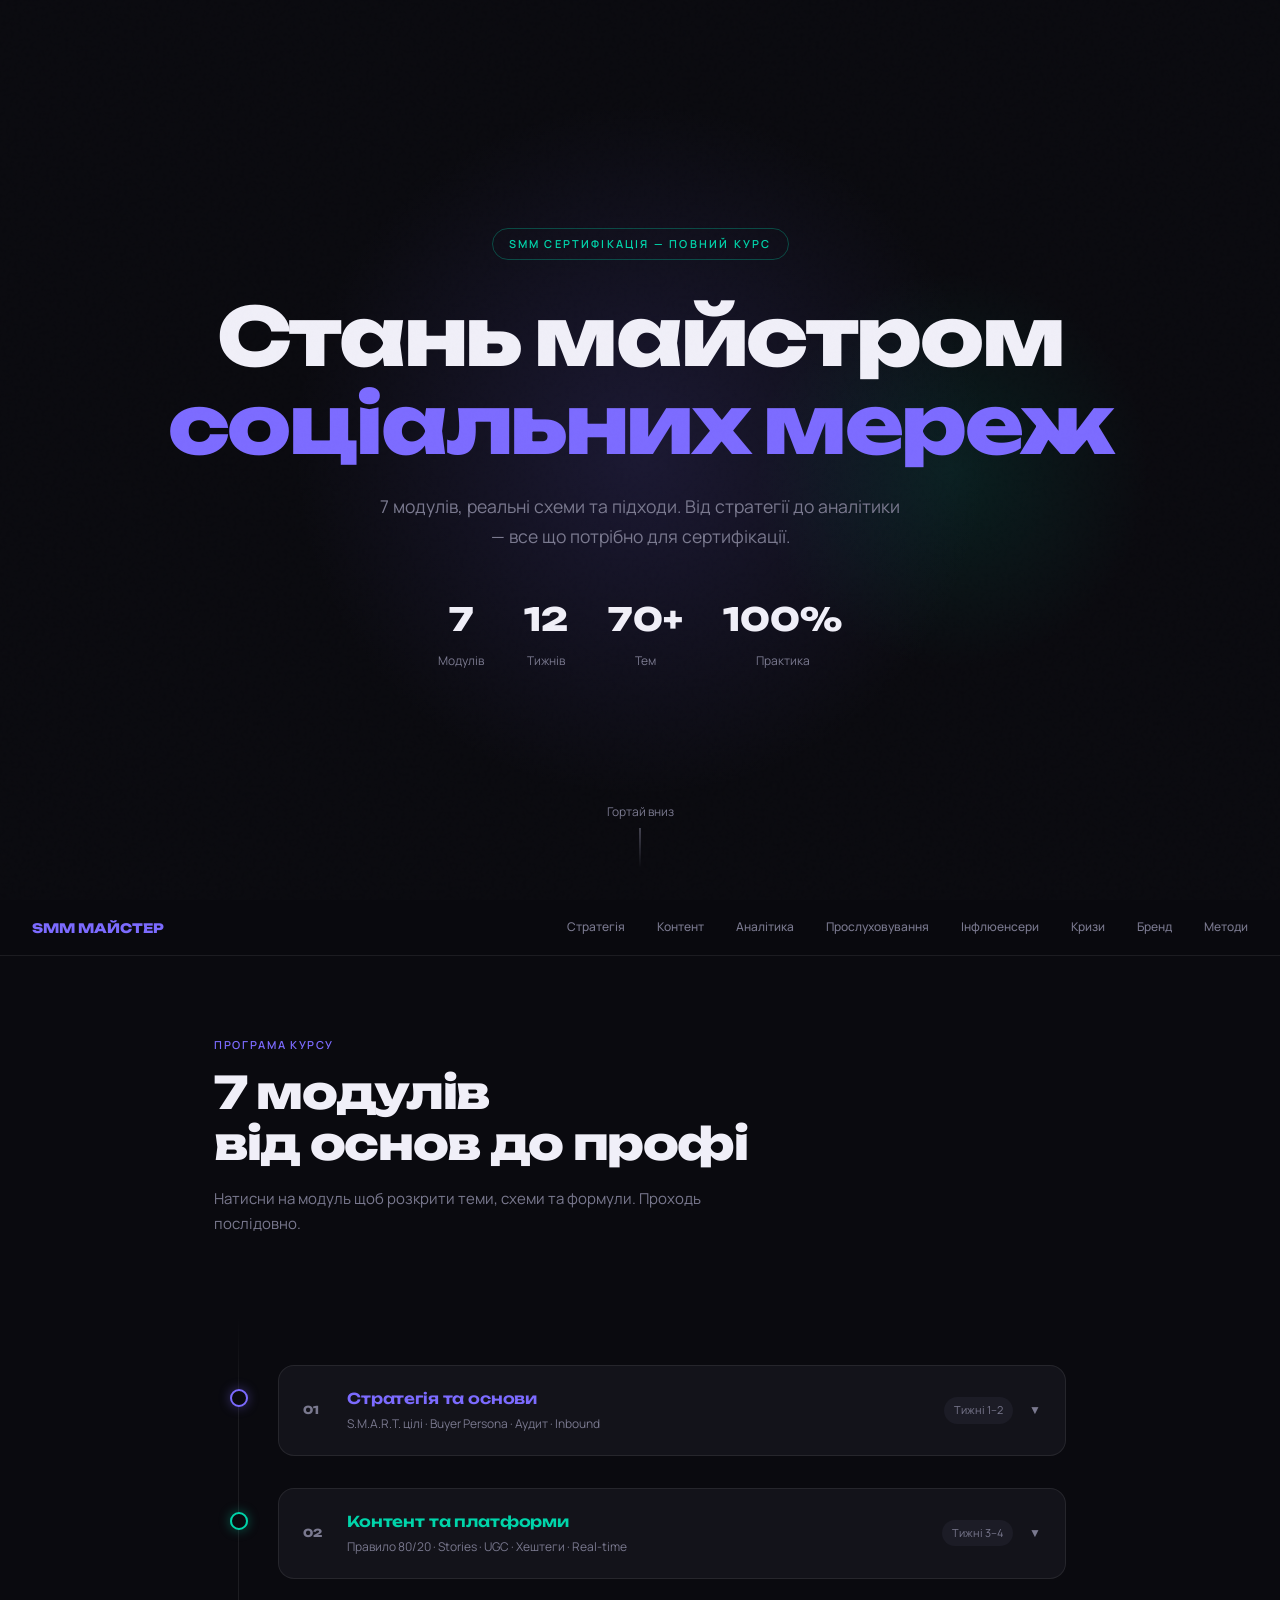
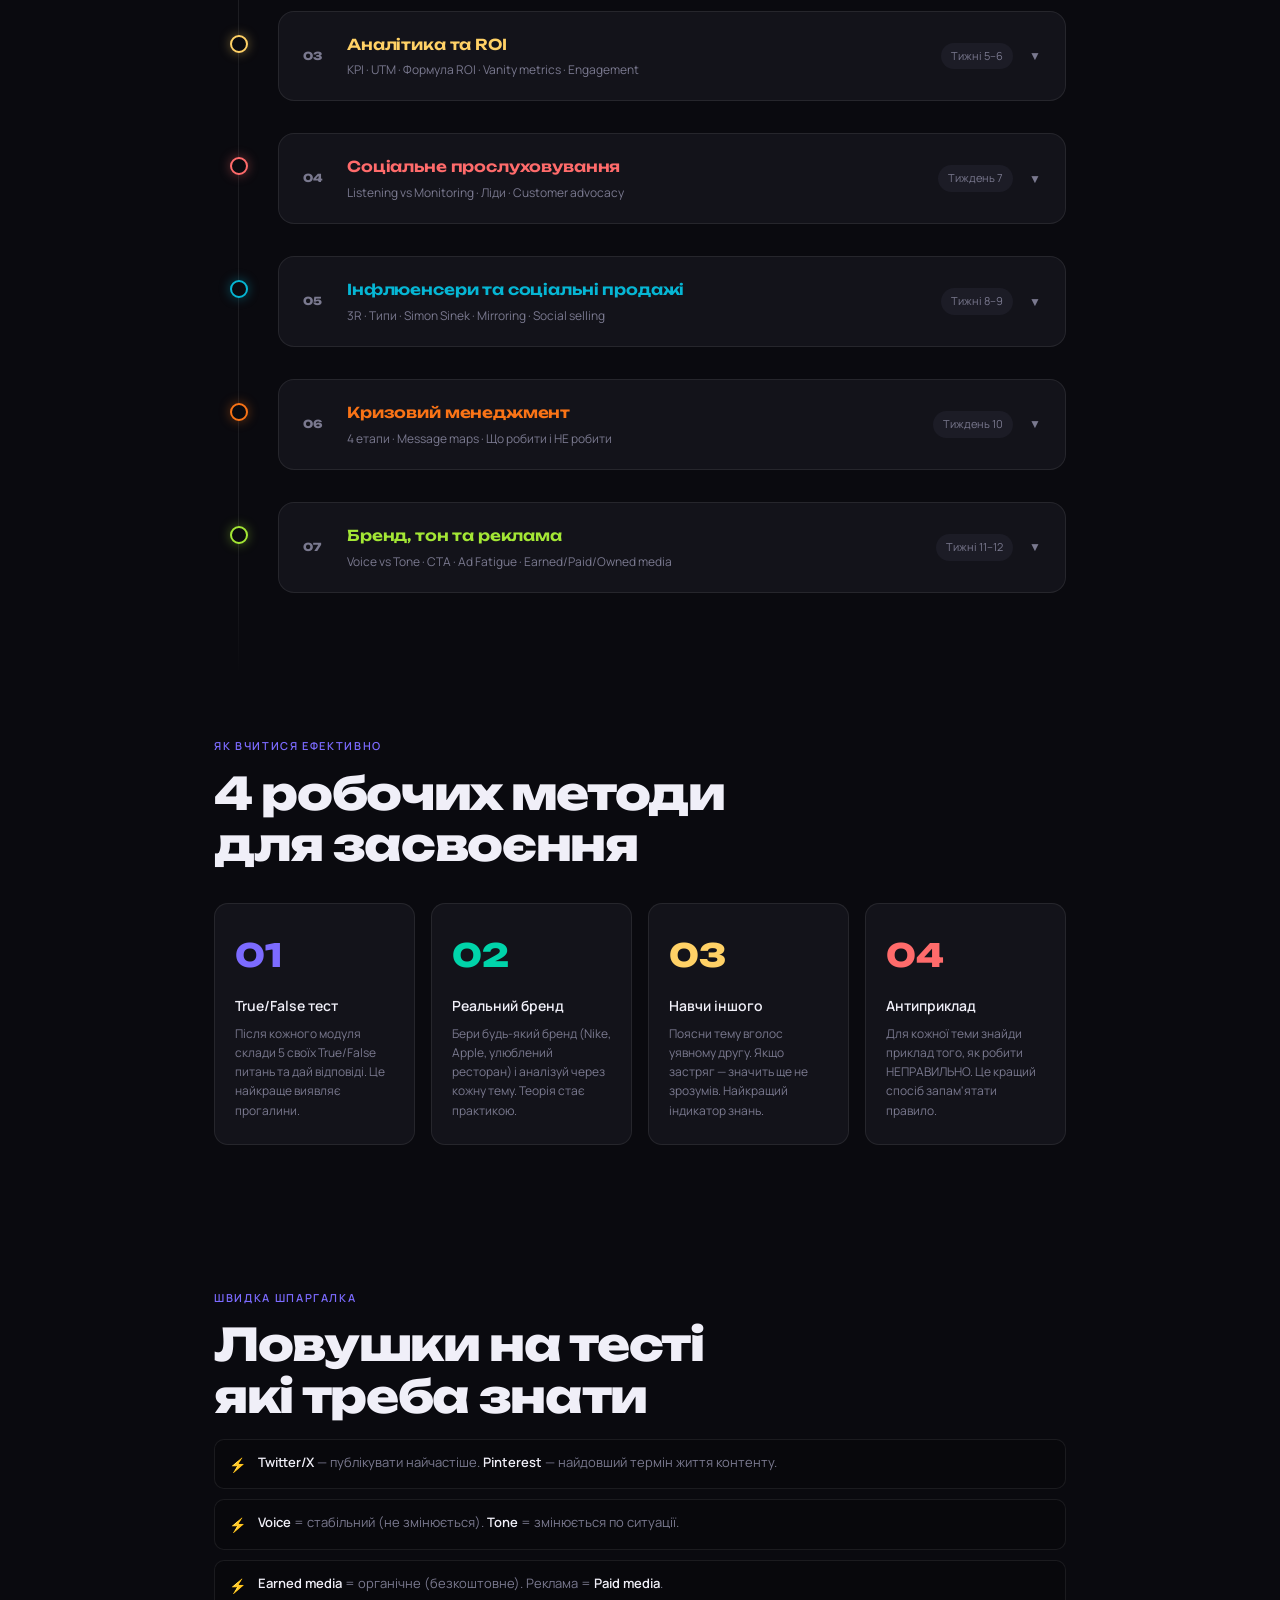
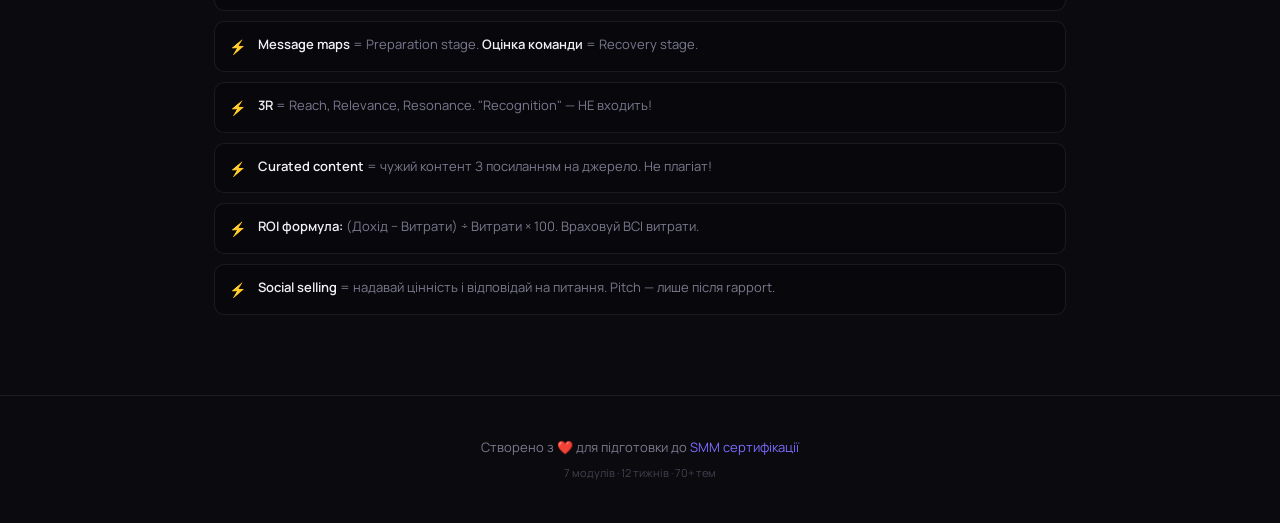
==== index.html @ e94a00d9 "main page" ====
<!DOCTYPE html>
<html lang="uk">
<head>
<meta charset="UTF-8">
<meta name="viewport" content="width=device-width, initial-scale=1.0">
<title>SMM Майстер — Курс із соціальних мереж</title>
<link href="https://fonts.googleapis.com/css2?family=Unbounded:wght@400;600;800&family=Manrope:wght@400;500;600&display=swap" rel="stylesheet">
<style>
:root {
  --bg: #0a0a0f;
  --surface: #13131a;
  --surface2: #1c1c26;
  --border: rgba(255,255,255,0.08);
  --text: #f0eff8;
  --muted: #7a798f;
  --accent1: #7c6bff;
  --accent2: #00d4aa;
  --accent3: #ff6b6b;
  --accent4: #ffd166;
  --accent5: #06b6d4;
  --font-display: 'Unbounded', sans-serif;
  --font-body: 'Manrope', sans-serif;
}
*, *::before, *::after { box-sizing: border-box; margin: 0; padding: 0; }
html { scroll-behavior: smooth; }
body {
  background: var(--bg);
  color: var(--text);
  font-family: var(--font-body);
  font-size: 15px;
  line-height: 1.7;
  overflow-x: hidden;
}

/* NOISE OVERLAY */
body::before {
  content: '';
  position: fixed;
  inset: 0;
  background-image: url("data:image/svg+xml,%3Csvg viewBox='0 0 256 256' xmlns='http://www.w3.org/2000/svg'%3E%3Cfilter id='noise'%3E%3CfeTurbulence type='fractalNoise' baseFrequency='0.9' numOctaves='4' stitchTiles='stitch'/%3E%3C/filter%3E%3Crect width='100%25' height='100%25' filter='url(%23noise)' opacity='0.04'/%3E%3C/svg%3E");
  pointer-events: none;
  z-index: 9999;
  opacity: 0.4;
}

/* HERO */
.hero {
  min-height: 100vh;
  display: flex;
  flex-direction: column;
  align-items: center;
  justify-content: center;
  text-align: center;
  padding: 4rem 2rem;
  position: relative;
  overflow: hidden;
}
.hero-glow {
  position: absolute;
  width: 700px; height: 700px;
  border-radius: 50%;
  background: radial-gradient(circle, rgba(124,107,255,0.15) 0%, transparent 70%);
  top: 50%; left: 50%;
  transform: translate(-50%, -50%);
  pointer-events: none;
  animation: pulse 6s ease-in-out infinite;
}
.hero-glow2 {
  position: absolute;
  width: 400px; height: 400px;
  border-radius: 50%;
  background: radial-gradient(circle, rgba(0,212,170,0.1) 0%, transparent 70%);
  top: 30%; right: 10%;
  pointer-events: none;
  animation: pulse 8s ease-in-out infinite reverse;
}
@keyframes pulse { 0%,100%{opacity:1;transform:translate(-50%,-50%) scale(1)} 50%{opacity:0.7;transform:translate(-50%,-50%) scale(1.1)} }
.hero-tag {
  font-family: var(--font-body);
  font-size: 11px;
  font-weight: 600;
  letter-spacing: 0.2em;
  text-transform: uppercase;
  color: var(--accent2);
  border: 1px solid rgba(0,212,170,0.3);
  padding: 6px 16px;
  border-radius: 100px;
  margin-bottom: 2rem;
  display: inline-block;
  animation: fadeUp 0.6s ease both;
}
.hero h1 {
  font-family: var(--font-display);
  font-size: clamp(2.5rem, 7vw, 5rem);
  font-weight: 800;
  line-height: 1.1;
  letter-spacing: -0.03em;
  margin-bottom: 1.5rem;
  animation: fadeUp 0.6s ease 0.1s both;
}
.hero h1 span { color: var(--accent1); }
.hero p {
  font-size: 1.1rem;
  color: var(--muted);
  max-width: 520px;
  margin: 0 auto 2.5rem;
  animation: fadeUp 0.6s ease 0.2s both;
}
.hero-stats {
  display: flex;
  gap: 2.5rem;
  justify-content: center;
  flex-wrap: wrap;
  animation: fadeUp 0.6s ease 0.3s both;
}
.hero-stat { text-align: center; }
.hero-stat .num {
  font-family: var(--font-display);
  font-size: 2rem;
  font-weight: 800;
  color: var(--text);
  display: block;
}
.hero-stat .label { font-size: 12px; color: var(--muted); }
.scroll-hint {
  position: absolute;
  bottom: 2rem;
  left: 50%;
  transform: translateX(-50%);
  animation: bounce 2s ease-in-out infinite;
  color: var(--muted);
  font-size: 12px;
  display: flex;
  flex-direction: column;
  align-items: center;
  gap: 6px;
}
.scroll-hint::after {
  content: '';
  width: 1px;
  height: 40px;
  background: linear-gradient(to bottom, var(--muted), transparent);
}
@keyframes bounce { 0%,100%{transform:translateX(-50%) translateY(0)} 50%{transform:translateX(-50%) translateY(-8px)} }
@keyframes fadeUp { from{opacity:0;transform:translateY(20px)} to{opacity:1;transform:translateY(0)} }

/* NAV */
.nav {
  position: sticky;
  top: 0;
  z-index: 100;
  background: rgba(10,10,15,0.85);
  backdrop-filter: blur(20px);
  border-bottom: 1px solid var(--border);
  padding: 0 2rem;
  display: flex;
  align-items: center;
  gap: 2rem;
  height: 56px;
  overflow-x: auto;
  scrollbar-width: none;
}
.nav::-webkit-scrollbar { display: none; }
.nav-logo {
  font-family: var(--font-display);
  font-size: 13px;
  font-weight: 800;
  color: var(--accent1);
  white-space: nowrap;
  margin-right: auto;
}
.nav a {
  font-size: 12px;
  color: var(--muted);
  text-decoration: none;
  white-space: nowrap;
  transition: color 0.2s;
  font-weight: 500;
}
.nav a:hover { color: var(--text); }

/* MAIN CONTENT */
.container { max-width: 900px; margin: 0 auto; padding: 0 1.5rem; }
section { padding: 5rem 0; }
.section-label {
  font-size: 11px;
  font-weight: 600;
  letter-spacing: 0.15em;
  text-transform: uppercase;
  color: var(--accent1);
  margin-bottom: 0.75rem;
}
.section-title {
  font-family: var(--font-display);
  font-size: clamp(1.8rem, 4vw, 2.8rem);
  font-weight: 800;
  letter-spacing: -0.03em;
  line-height: 1.15;
  margin-bottom: 1rem;
}

/* ROADMAP */
.roadmap { position: relative; padding: 3rem 0; }
.roadmap-line {
  position: absolute;
  left: 24px;
  top: 0; bottom: 0;
  width: 1px;
  background: linear-gradient(to bottom, transparent, var(--border) 10%, var(--border) 90%, transparent);
}

/* MODULE CARDS */
.module {
  position: relative;
  padding-left: 64px;
  margin-bottom: 2rem;
}
.module-dot {
  position: absolute;
  left: 16px;
  top: 24px;
  width: 18px; height: 18px;
  border-radius: 50%;
  border: 2px solid;
  background: var(--bg);
  z-index: 1;
}
.module-card {
  background: var(--surface);
  border: 1px solid var(--border);
  border-radius: 16px;
  overflow: hidden;
  transition: border-color 0.2s, transform 0.2s;
}
.module-card:hover { border-color: rgba(255,255,255,0.15); transform: translateY(-2px); }
.module-header {
  padding: 20px 24px;
  display: flex;
  align-items: center;
  gap: 16px;
  cursor: pointer;
  user-select: none;
}
.module-num {
  font-family: var(--font-display);
  font-size: 11px;
  font-weight: 800;
  color: var(--muted);
  min-width: 28px;
}
.module-info { flex: 1; }
.module-title {
  font-family: var(--font-display);
  font-size: 15px;
  font-weight: 600;
  margin-bottom: 3px;
  letter-spacing: -0.01em;
}
.module-sub { font-size: 12px; color: var(--muted); }
.module-weeks {
  font-size: 11px;
  padding: 4px 10px;
  border-radius: 100px;
  background: var(--surface2);
  color: var(--muted);
  white-space: nowrap;
}
.module-chevron {
  color: var(--muted);
  font-size: 12px;
  transition: transform 0.3s;
}
.module-chevron.open { transform: rotate(180deg); }

.module-body { display: none; padding: 0 24px 24px; }
.module-body.open { display: block; }

/* TOPIC PILLS */
.topics { display: flex; flex-wrap: wrap; gap: 8px; margin-bottom: 20px; }
.topic-pill {
  font-size: 12px;
  padding: 5px 12px;
  border-radius: 100px;
  border: 1px solid var(--border);
  color: var(--muted);
  background: var(--surface2);
  transition: all 0.2s;
}
.topic-pill:hover { color: var(--text); border-color: rgba(255,255,255,0.2); }

/* SCHEMA BOXES */
.schema-box {
  background: var(--surface2);
  border-radius: 12px;
  padding: 18px 20px;
  margin-bottom: 16px;
  border-left: 3px solid;
}
.schema-box-title {
  font-size: 10px;
  font-weight: 600;
  letter-spacing: 0.15em;
  text-transform: uppercase;
  margin-bottom: 12px;
}
.formula {
  font-family: 'Courier New', monospace;
  font-size: 13px;
  background: rgba(0,0,0,0.3);
  padding: 6px 12px;
  border-radius: 6px;
  margin: 6px 0;
  display: inline-block;
  color: var(--accent2);
}
.formula-block { display: flex; flex-direction: column; gap: 4px; }

/* MINI CARDS GRID */
.mini-grid { display: grid; grid-template-columns: repeat(auto-fit, minmax(160px, 1fr)); gap: 10px; margin-bottom: 16px; }
.mini-card {
  background: rgba(0,0,0,0.2);
  border: 1px solid var(--border);
  border-radius: 10px;
  padding: 12px 14px;
}
.mini-card-title { font-size: 12px; font-weight: 600; margin-bottom: 4px; }
.mini-card-desc { font-size: 11px; color: var(--muted); line-height: 1.5; }

/* TIPS */
.tip-list { display: flex; flex-direction: column; gap: 10px; }
.tip-item {
  display: flex;
  gap: 12px;
  align-items: flex-start;
  padding: 12px 14px;
  background: rgba(0,0,0,0.2);
  border-radius: 10px;
  border: 1px solid var(--border);
}
.tip-icon { font-size: 14px; flex-shrink: 0; margin-top: 1px; }
.tip-text { font-size: 13px; color: var(--muted); line-height: 1.6; }
.tip-text strong { color: var(--text); font-weight: 600; }

/* BAR CHART */
.bar-chart { display: flex; flex-direction: column; gap: 8px; }
.bar-row { display: flex; align-items: center; gap: 10px; }
.bar-label { font-size: 12px; color: var(--muted); min-width: 80px; text-align: right; }
.bar-track { flex: 1; height: 8px; background: rgba(255,255,255,0.05); border-radius: 4px; }
.bar-fill { height: 100%; border-radius: 4px; }
.bar-value { font-size: 11px; color: var(--muted); min-width: 70px; }

/* COMPARISON GRID */
.compare-grid { display: grid; grid-template-columns: 1fr 1fr; gap: 10px; margin-bottom: 16px; }
.compare-card {
  background: rgba(0,0,0,0.2);
  border: 1px solid var(--border);
  border-radius: 10px;
  padding: 14px;
}
.compare-title { font-size: 12px; font-weight: 600; margin-bottom: 8px; }
.compare-items { display: flex; flex-direction: column; gap: 4px; }
.compare-item { font-size: 11px; color: var(--muted); line-height: 1.5; }
.compare-item::before { content: '→ '; color: var(--accent1); }

/* CRISIS STAGES */
.stages { display: grid; grid-template-columns: repeat(4, 1fr); gap: 8px; margin-bottom: 16px; }
.stage-card {
  background: rgba(0,0,0,0.2);
  border: 1px solid var(--border);
  border-radius: 10px;
  padding: 12px;
  text-align: center;
}
.stage-name { font-size: 10px; font-weight: 600; letter-spacing: 0.1em; text-transform: uppercase; margin-bottom: 8px; }
.stage-items { font-size: 10px; color: var(--muted); line-height: 1.6; }

/* MEDIA TYPES */
.media-grid { display: grid; grid-template-columns: repeat(3, 1fr); gap: 10px; }
.media-card {
  background: rgba(0,0,0,0.2);
  border: 1px solid var(--border);
  border-radius: 10px;
  padding: 14px;
  text-align: center;
}
.media-title { font-size: 13px; font-weight: 600; margin-bottom: 6px; }
.media-desc { font-size: 11px; color: var(--muted); line-height: 1.5; }

/* METHODS SECTION */
.methods { padding: 4rem 0; }
.methods-grid { display: grid; grid-template-columns: repeat(auto-fit, minmax(200px, 1fr)); gap: 16px; margin-top: 2rem; }
.method-card {
  background: var(--surface);
  border: 1px solid var(--border);
  border-radius: 14px;
  padding: 24px 20px;
  transition: all 0.2s;
}
.method-card:hover { transform: translateY(-4px); border-color: rgba(255,255,255,0.15); }
.method-icon {
  font-family: var(--font-display);
  font-size: 2rem;
  font-weight: 800;
  margin-bottom: 12px;
  display: block;
}
.method-title { font-size: 14px; font-weight: 600; margin-bottom: 6px; }
.method-desc { font-size: 12px; color: var(--muted); line-height: 1.6; }

/* FOOTER */
footer {
  border-top: 1px solid var(--border);
  padding: 2.5rem;
  text-align: center;
  color: var(--muted);
  font-size: 13px;
}
footer span { color: var(--accent1); }

/* DIVIDER */
.divider { height: 1px; background: var(--border); margin: 2rem 0; }

/* RESPONSIVE */
@media (max-width: 600px) {
  .stages { grid-template-columns: repeat(2, 1fr); }
  .compare-grid { grid-template-columns: 1fr; }
  .media-grid { grid-template-columns: 1fr; }
}
</style>
</head>
<body>

<section class="hero">
  <div class="hero-glow"></div>
  <div class="hero-glow2"></div>
  <div class="hero-tag">SMM Сертифікація — Повний курс</div>
  <h1>Стань майстром<br><span>соціальних мереж</span></h1>
  <p>7 модулів, реальні схеми та підходи. Від стратегії до аналітики — все що потрібно для сертифікації.</p>
  <div class="hero-stats">
    <div class="hero-stat"><span class="num">7</span><span class="label">Модулів</span></div>
    <div class="hero-stat"><span class="num">12</span><span class="label">Тижнів</span></div>
    <div class="hero-stat"><span class="num">70+</span><span class="label">Тем</span></div>
    <div class="hero-stat"><span class="num">100%</span><span class="label">Практика</span></div>
  </div>
  <div class="scroll-hint">Гортай вниз</div>
</section>

<nav class="nav">
  <div class="nav-logo">SMM МАЙСТЕР</div>
  <a href="#m1">Стратегія</a>
  <a href="#m2">Контент</a>
  <a href="#m3">Аналітика</a>
  <a href="#m4">Прослуховування</a>
  <a href="#m5">Інфлюенсери</a>
  <a href="#m6">Кризи</a>
  <a href="#m7">Бренд</a>
  <a href="#methods">Методи</a>
</nav>

<div class="container">

  <section>
    <div class="section-label">Програма курсу</div>
    <h2 class="section-title">7 модулів<br>від основ до профі</h2>
    <p style="color: var(--muted); max-width: 500px;">Натисни на модуль щоб розкрити теми, схеми та формули. Проходь послідовно.</p>
  </section>

  <div class="roadmap">
    <div class="roadmap-line"></div>

    <!-- MODULE 1 -->
    <div class="module" id="m1">
      <div class="module-dot" style="border-color: #7c6bff; box-shadow: 0 0 12px rgba(124,107,255,0.4);"></div>
      <div class="module-card">
        <div class="module-header" onclick="toggleModule(this)">
          <div class="module-num">01</div>
          <div class="module-info">
            <div class="module-title" style="color: #7c6bff;">Стратегія та основи</div>
            <div class="module-sub">S.M.A.R.T. цілі · Buyer Persona · Аудит · Inbound</div>
          </div>
          <div class="module-weeks">Тижні 1–2</div>
          <div class="module-chevron">▼</div>
        </div>
        <div class="module-body">
          <div class="topics">
            <span class="topic-pill">Навіщо стратегія?</span>
            <span class="topic-pill">Buyer Persona</span>
            <span class="topic-pill">S.M.A.R.T. цілі</span>
            <span class="topic-pill">Соціальний аудит</span>
            <span class="topic-pill">5 моделей SMM</span>
            <span class="topic-pill">Inbound методологія</span>
          </div>

          <div class="schema-box" style="border-color: #7c6bff;">
            <div class="schema-box-title" style="color: #7c6bff;">Схема: S.M.A.R.T. ціль</div>
            <div class="formula-block">
              <div class="formula">S — Specific: "Зростання підписників в Instagram"</div>
              <div class="formula">M — Measurable: "на 15%"</div>
              <div class="formula">A — Attainable: "через щоденний контент"</div>
              <div class="formula">R — Relevant: "збільшує ліди для бізнесу"</div>
              <div class="formula">T — Timely: "за 3 місяці"</div>
            </div>
          </div>

          <div class="schema-box" style="border-color: #7c6bff;">
            <div class="schema-box-title" style="color: #7c6bff;">Inbound методологія</div>
            <div class="mini-grid">
              <div class="mini-card">
                <div class="mini-card-title" style="color: #7c6bff;">Attract</div>
                <div class="mini-card-desc">Публікації для охоплення нової аудиторії</div>
              </div>
              <div class="mini-card">
                <div class="mini-card-title" style="color: #00d4aa;">Engage</div>
                <div class="mini-card-desc">Взаємодія з лідами, відповіді на питання</div>
              </div>
              <div class="mini-card">
                <div class="mini-card-title" style="color: #ffd166;">Delight</div>
                <div class="mini-card-desc">Підтримка клієнтів, спільнота</div>
              </div>
            </div>
            <p style="font-size: 12px; color: var(--muted);">⚡ Соціальний контент використовується на ВСІХ трьох етапах — не тільки Attract і Delight!</p>
          </div>

          <div class="schema-box" style="border-color: #7c6bff;">
            <div class="schema-box-title" style="color: #7c6bff;">5 організаційних моделей SMM</div>
            <div class="mini-grid">
              <div class="mini-card"><div class="mini-card-title">Centralized</div><div class="mini-card-desc">Один відділ керує всім</div></div>
              <div class="mini-card"><div class="mini-card-title">Distributed</div><div class="mini-card-desc">Кожен відділ — свої акаунти</div></div>
              <div class="mini-card"><div class="mini-card-title">Dandelion</div><div class="mini-card-desc">Центр + незалежні філії</div></div>
              <div class="mini-card"><div class="mini-card-title">Hub & Spoke</div><div class="mini-card-desc">Центр координує відділи</div></div>
            </div>
            <p style="font-size: 12px; color: var(--accent3);">❌ "Holistic" — НЕ є одним із п'яти стандартних типів!</p>
          </div>

          <div class="tip-list">
            <div class="tip-item"><div class="tip-icon">✦</div><div class="tip-text"><strong>Практика:</strong> Напиши 3 S.M.A.R.T. цілі для уявного бренду (кафе, магазин, блог).</div></div>
            <div class="tip-item"><div class="tip-icon">✦</div><div class="tip-text"><strong>Практика:</strong> Знайди реальний бренд і проведи міні-аудит: які платформи, частота, тон.</div></div>
          </div>
        </div>
      </div>
    </div>

    <!-- MODULE 2 -->
    <div class="module" id="m2">
      <div class="module-dot" style="border-color: #00d4aa; box-shadow: 0 0 12px rgba(0,212,170,0.4);"></div>
      <div class="module-card">
        <div class="module-header" onclick="toggleModule(this)">
          <div class="module-num">02</div>
          <div class="module-info">
            <div class="module-title" style="color: #00d4aa;">Контент та платформи</div>
            <div class="module-sub">Правило 80/20 · Stories · UGC · Хештеги · Real-time</div>
          </div>
          <div class="module-weeks">Тижні 3–4</div>
          <div class="module-chevron">▼</div>
        </div>
        <div class="module-body">
          <div class="topics">
            <span class="topic-pill">Правило 80/20</span>
            <span class="topic-pill">Curated content</span>
            <span class="topic-pill">Частота публікацій</span>
            <span class="topic-pill">Ephemeral Stories</span>
            <span class="topic-pill">Real-time marketing</span>
            <span class="topic-pill">UGC</span>
            <span class="topic-pill">Хештеги</span>
          </div>

          <div class="schema-box" style="border-color: #00d4aa;">
            <div class="schema-box-title" style="color: #00d4aa;">Правило 80/20</div>
            <div style="display: flex; gap: 12px; align-items: stretch;">
              <div style="flex: 4; background: rgba(0,212,170,0.1); border-radius: 8px; padding: 14px; border: 1px solid rgba(0,212,170,0.2);">
                <div style="font-size: 2rem; font-family: var(--font-display); font-weight: 800; color: #00d4aa;">80%</div>
                <div style="font-size: 12px; color: var(--muted); margin-top: 4px;">Корисний, освітній, розважальний контент. Не реклама!</div>
              </div>
              <div style="flex: 1; background: rgba(255,107,107,0.1); border-radius: 8px; padding: 14px; border: 1px solid rgba(255,107,107,0.2);">
                <div style="font-size: 2rem; font-family: var(--font-display); font-weight: 800; color: #ff6b6b;">20%</div>
                <div style="font-size: 12px; color: var(--muted); margin-top: 4px;">Реклама і промо</div>
              </div>
            </div>
          </div>

          <div class="schema-box" style="border-color: #00d4aa;">
            <div class="schema-box-title" style="color: #00d4aa;">Термін життя контенту по платформах</div>
            <div class="bar-chart">
              <div class="bar-row"><div class="bar-label">Twitter/X</div><div class="bar-track"><div class="bar-fill" style="width:5%; background:#ff6b6b;"></div></div><div class="bar-value">18 хвилин</div></div>
              <div class="bar-row"><div class="bar-label">Facebook</div><div class="bar-track"><div class="bar-fill" style="width:15%; background:#ffd166;"></div></div><div class="bar-value">5 годин</div></div>
              <div class="bar-row"><div class="bar-label">Instagram</div><div class="bar-track"><div class="bar-fill" style="width:25%; background:#7c6bff;"></div></div><div class="bar-value">21 година</div></div>
              <div class="bar-row"><div class="bar-label">LinkedIn</div><div class="bar-track"><div class="bar-fill" style="width:30%; background:#06b6d4;"></div></div><div class="bar-value">24 години</div></div>
              <div class="bar-row"><div class="bar-label">Pinterest ✓</div><div class="bar-track"><div class="bar-fill" style="width:100%; background:#00d4aa;"></div></div><div class="bar-value">3–4 місяці</div></div>
            </div>
          </div>

          <div class="schema-box" style="border-color: #00d4aa;">
            <div class="schema-box-title" style="color: #00d4aa;">Хештеги — для чого?</div>
            <div class="mini-grid">
              <div class="mini-card"><div class="mini-card-title" style="color: #00d4aa;">Пошук</div><div class="mini-card-desc">Допомагають знаходити контент за темою</div></div>
              <div class="mini-card"><div class="mini-card-title" style="color: #00d4aa;">Відстеження</div><div class="mini-card-desc">Моніторинг ефективності кампанії</div></div>
              <div class="mini-card"><div class="mini-card-title" style="color: #00d4aa;">UGC</div><div class="mini-card-desc">Заохочують створювати контент</div></div>
            </div>
            <p style="font-size: 12px; color: var(--accent3); margin-top: 8px;">❌ Hijacking хештегів (використання нерелевантних) = СПАМ!</p>
          </div>

          <div class="schema-box" style="border-color: #00d4aa;">
            <div class="schema-box-title" style="color: #00d4aa;">UGC — переваги для маркетологів</div>
            <div class="mini-grid">
              <div class="mini-card"><div class="mini-card-title">Соціальний доказ</div><div class="mini-card-desc">Реальні відгуки підвищують довіру</div></div>
              <div class="mini-card"><div class="mini-card-title">SEO</div><div class="mini-card-desc">Свіжий контент покращує рейтинг</div></div>
              <div class="mini-card"><div class="mini-card-title">Бюджет</div><div class="mini-card-desc">Безкоштовний контент від юзерів</div></div>
              <div class="mini-card"><div class="mini-card-title">Ad blockers</div><div class="mini-card-desc">UGC не виглядає як реклама</div></div>
            </div>
          </div>
        </div>
      </div>
    </div>

    <!-- MODULE 3 -->
    <div class="module" id="m3">
      <div class="module-dot" style="border-color: #ffd166; box-shadow: 0 0 12px rgba(255,209,102,0.4);"></div>
      <div class="module-card">
        <div class="module-header" onclick="toggleModule(this)">
          <div class="module-num">03</div>
          <div class="module-info">
            <div class="module-title" style="color: #ffd166;">Аналітика та ROI</div>
            <div class="module-sub">KPI · UTM · Формула ROI · Vanity metrics · Engagement</div>
          </div>
          <div class="module-weeks">Тижні 5–6</div>
          <div class="module-chevron">▼</div>
        </div>
        <div class="module-body">
          <div class="topics">
            <span class="topic-pill">Типи метрик</span>
            <span class="topic-pill">KPI для керівництва</span>
            <span class="topic-pill">UTM-параметри</span>
            <span class="topic-pill">Формула ROI</span>
            <span class="topic-pill">Vanity metrics</span>
            <span class="topic-pill">Engagement KPI</span>
          </div>

          <div class="schema-box" style="border-color: #ffd166;">
            <div class="schema-box-title" style="color: #ffd166;">Ключові формули</div>
            <div class="formula-block">
              <div class="formula">Reach = кількість унікальних людей що ПОБАЧИЛИ пост</div>
              <div class="formula">Engagement = лайки + коменти + репости + кліки</div>
              <div class="formula">ER% = Engagement ÷ Reach × 100</div>
              <div class="formula" style="color: #ffd166;">ROI = (Дохід − Витрати) ÷ Витрати × 100</div>
            </div>
          </div>

          <div class="schema-box" style="border-color: #ffd166;">
            <div class="schema-box-title" style="color: #ffd166;">Що цікавить топ-менеджерів?</div>
            <div class="mini-grid">
              <div class="mini-card"><div class="mini-card-title" style="color: #00d4aa;">✓ Sentiment</div><div class="mini-card-desc">Як аудиторія ставиться до бренду</div></div>
              <div class="mini-card"><div class="mini-card-title" style="color: #00d4aa;">✓ Competitive advantage</div><div class="mini-card-desc">Перевага над конкурентами</div></div>
              <div class="mini-card"><div class="mini-card-title" style="color: #00d4aa;">✓ Customer satisfaction</div><div class="mini-card-desc">Задоволеність клієнтів</div></div>
              <div class="mini-card"><div class="mini-card-title" style="color: #ff6b6b;">✗ Click-through rates</div><div class="mini-card-desc">Операційна метрика, не для CEO</div></div>
              <div class="mini-card"><div class="mini-card-title" style="color: #ff6b6b;">✗ Followers count</div><div class="mini-card-desc">Vanity metric — не реальний бізнес</div></div>
            </div>
          </div>

          <div class="schema-box" style="border-color: #ffd166;">
            <div class="schema-box-title" style="color: #ffd166;">UTM-параметри</div>
            <div class="formula-block">
              <div class="formula">utm_source = звідки прийшов (instagram, facebook)</div>
              <div class="formula">utm_medium = тип каналу (social, email, cpc)</div>
              <div class="formula">utm_campaign = назва кампанії (spring_sale)</div>
            </div>
            <p style="font-size: 12px; color: var(--muted); margin-top: 10px;">Мета: відстежувати ЗВІДКИ приходить трафік із соцмереж.</p>
          </div>

          <div class="schema-box" style="border-color: #ffd166;">
            <div class="schema-box-title" style="color: #ffd166;">Всі витрати для підрахунку ROI</div>
            <div class="tip-list">
              <div class="tip-item"><div class="tip-icon">⏰</div><div class="tip-text">Робочі години команди</div></div>
              <div class="tip-item"><div class="tip-icon">🏢</div><div class="tip-text">Агентство або фрілансери</div></div>
              <div class="tip-item"><div class="tip-icon">💻</div><div class="tip-text">Програмне забезпечення (Hootsuite, Canva тощо)</div></div>
              <div class="tip-item"><div class="tip-icon">🎨</div><div class="tip-text">Розробка контенту (фото, відео, дизайн)</div></div>
            </div>
          </div>
        </div>
      </div>
    </div>

    <!-- MODULE 4 -->
    <div class="module" id="m4">
      <div class="module-dot" style="border-color: #ff6b6b; box-shadow: 0 0 12px rgba(255,107,107,0.4);"></div>
      <div class="module-card">
        <div class="module-header" onclick="toggleModule(this)">
          <div class="module-num">04</div>
          <div class="module-info">
            <div class="module-title" style="color: #ff6b6b;">Соціальне прослуховування</div>
            <div class="module-sub">Listening vs Monitoring · Ліди · Customer advocacy</div>
          </div>
          <div class="module-weeks">Тиждень 7</div>
          <div class="module-chevron">▼</div>
        </div>
        <div class="module-body">
          <div class="topics">
            <span class="topic-pill">Listening vs Monitoring</span>
            <span class="topic-pill">Пошук лідів</span>
            <span class="topic-pill">Customer advocacy</span>
            <span class="topic-pill">Sales + Product insights</span>
          </div>

          <div class="schema-box" style="border-color: #ff6b6b;">
            <div class="schema-box-title" style="color: #ff6b6b;">Listening vs Monitoring — ключова різниця</div>
            <div class="compare-grid">
              <div class="compare-card">
                <div class="compare-title" style="color: #7c6bff;">Monitoring (Тактика)</div>
                <div class="compare-items">
                  <div class="compare-item">Реагування на конкретні пости</div>
                  <div class="compare-item">Відповіді на коментарі</div>
                  <div class="compare-item">Централізація розмов</div>
                  <div class="compare-item">Приєднання до діалогу</div>
                </div>
              </div>
              <div class="compare-card">
                <div class="compare-title" style="color: #ff6b6b;">Listening (Стратегія)</div>
                <div class="compare-items">
                  <div class="compare-item">Аналіз репутації бренду</div>
                  <div class="compare-item">Тренди ніші та галузі</div>
                  <div class="compare-item">Висновки для стратегії</div>
                  <div class="compare-item">Вищий рівень погляду</div>
                </div>
              </div>
            </div>
          </div>

          <div class="schema-box" style="border-color: #ff6b6b;">
            <div class="schema-box-title" style="color: #ff6b6b;">Як знайти ліди через Listening</div>
            <div class="tip-list">
              <div class="tip-item"><div class="tip-icon">🔍</div><div class="tip-text">Відстежуй людей що скаржаться на конкурентів → пропонуй своє рішення</div></div>
              <div class="tip-item"><div class="tip-icon">💬</div><div class="tip-text">Знаходь питання у своїй ніші → вступай у діалог з корисною відповіддю</div></div>
              <div class="tip-item"><div class="tip-icon">🎯</div><div class="tip-text">Моніторинг хештегів та ключових слів → виявлення зацікавлених юзерів</div></div>
            </div>
          </div>

          <div class="schema-box" style="border-color: #ff6b6b;">
            <div class="schema-box-title" style="color: #ff6b6b;">Як збільшити customer advocacy?</div>
            <p style="font-size: 13px; color: var(--muted); margin-bottom: 10px;">Відповідати на <strong style="color: var(--text);">ВСІ</strong> пости — і позитивні, і негативні. Це показує що ти слухаєш і клієнти відчувають себе почутими.</p>
            <div class="mini-grid">
              <div class="mini-card"><div class="mini-card-title" style="color: #ff6b6b;">✗ Лише позитивні</div><div class="mini-card-desc">Ігнорування негативу шкодить</div></div>
              <div class="mini-card"><div class="mini-card-title" style="color: #ff6b6b;">✗ Лише негативні</div><div class="mini-card-desc">Ігнорування позитиву — теж помилка</div></div>
              <div class="mini-card"><div class="mini-card-title" style="color: #00d4aa;">✓ Всі пости</div><div class="mini-card-desc">Клієнти стають адвокатами бренду</div></div>
            </div>
          </div>
        </div>
      </div>
    </div>

    <!-- MODULE 5 -->
    <div class="module" id="m5">
      <div class="module-dot" style="border-color: #06b6d4; box-shadow: 0 0 12px rgba(6,182,212,0.4);"></div>
      <div class="module-card">
        <div class="module-header" onclick="toggleModule(this)">
          <div class="module-num">05</div>
          <div class="module-info">
            <div class="module-title" style="color: #06b6d4;">Інфлюенсери та соціальні продажі</div>
            <div class="module-sub">3R · Типи · Simon Sinek · Mirroring · Social selling</div>
          </div>
          <div class="module-weeks">Тижні 8–9</div>
          <div class="module-chevron">▼</div>
        </div>
        <div class="module-body">
          <div class="topics">
            <span class="topic-pill">Типи інфлюенсерів</span>
            <span class="topic-pill">3R фреймворк</span>
            <span class="topic-pill">Творча свобода</span>
            <span class="topic-pill">Win-win партнерство</span>
            <span class="topic-pill">Social selling</span>
            <span class="topic-pill">Simon Sinek</span>
            <span class="topic-pill">Mirroring</span>
            <span class="topic-pill">Коли робити pitch?</span>
          </div>

          <div class="schema-box" style="border-color: #06b6d4;">
            <div class="schema-box-title" style="color: #06b6d4;">3R інфлюенсера — фактори впливу на поведінку</div>
            <div class="mini-grid">
              <div class="mini-card"><div class="mini-card-title" style="color: #06b6d4;">Reach</div><div class="mini-card-desc">Скільки людей бачать контент</div></div>
              <div class="mini-card"><div class="mini-card-title" style="color: #06b6d4;">Relevance</div><div class="mini-card-desc">Наскільки відповідає ніші</div></div>
              <div class="mini-card"><div class="mini-card-title" style="color: #06b6d4;">Resonance</div><div class="mini-card-desc">Сила реакції аудиторії</div></div>
            </div>
            <p style="font-size: 12px; color: var(--accent3); margin-top: 8px;">❌ "Recognition" — НЕ входить до трьох факторів! Це пастка на тесті.</p>
          </div>

          <div class="schema-box" style="border-color: #06b6d4;">
            <div class="schema-box-title" style="color: #06b6d4;">Типи інфлюенсерів</div>
            <div class="mini-grid">
              <div class="mini-card"><div class="mini-card-title">Industry</div><div class="mini-card-desc">Галузеві експерти</div></div>
              <div class="mini-card"><div class="mini-card-title">Content creator</div><div class="mini-card-desc">Творці контенту</div></div>
              <div class="mini-card"><div class="mini-card-title">Local</div><div class="mini-card-desc">Місцеві лідери</div></div>
              <div class="mini-card"><div class="mini-card-title">Celebrity</div><div class="mini-card-desc">Знаменитості</div></div>
            </div>
            <p style="font-size: 12px; color: var(--accent3); margin-top: 8px;">❌ "Attorney" (юрист) — НЕ є типом інфлюенсера. Це професія!</p>
          </div>

          <div class="schema-box" style="border-color: #06b6d4;">
            <div class="schema-box-title" style="color: #06b6d4;">Simon Sinek — Golden Circle</div>
            <div style="text-align: center; padding: 10px 0;">
              <div style="display: inline-block; text-align: center;">
                <div style="background: rgba(6,182,212,0.15); border: 1px solid rgba(6,182,212,0.3); border-radius: 50%; width: 180px; height: 180px; display: flex; align-items: center; justify-content: center; position: relative; margin: 0 auto;">
                  <div style="background: rgba(6,182,212,0.2); border: 1px solid rgba(6,182,212,0.4); border-radius: 50%; width: 120px; height: 120px; display: flex; align-items: center; justify-content: center; position: absolute;">
                    <div style="background: rgba(6,182,212,0.35); border: 1px solid rgba(6,182,212,0.5); border-radius: 50%; width: 65px; height: 65px; display: flex; align-items: center; justify-content: center; position: absolute;">
                      <div style="text-align: center;"><div style="font-size: 12px; font-weight: 700; color: #06b6d4;">WHY</div></div>
                    </div>
                    <div style="position: absolute; top: 8px; left: 50%; transform: translateX(-50%); font-size: 10px; color: var(--muted); white-space: nowrap;">HOW</div>
                  </div>
                  <div style="position: absolute; top: 10px; left: 50%; transform: translateX(-50%); font-size: 10px; color: var(--muted); white-space: nowrap;">WHAT</div>
                </div>
              </div>
            </div>
            <p style="font-size: 13px; color: var(--muted); text-align: center; margin-top: 10px;">"People don't buy WHAT you do — they buy <strong style="color: #06b6d4;">WHY</strong> you do it."</p>
          </div>

          <div class="schema-box" style="border-color: #06b6d4;">
            <div class="schema-box-title" style="color: #06b6d4;">Social selling — інбаунд підхід</div>
            <div class="compare-grid">
              <div class="compare-card">
                <div class="compare-title" style="color: #ff6b6b;">✗ Outbound (погано)</div>
                <div class="compare-items">
                  <div class="compare-item">Холодні DM з пропозицією</div>
                  <div class="compare-item">Шаблонні повідомлення</div>
                  <div class="compare-item">Теги в рекламних постах</div>
                </div>
              </div>
              <div class="compare-card">
                <div class="compare-title" style="color: #00d4aa;">✓ Inbound (правильно)</div>
                <div class="compare-items">
                  <div class="compare-item">Надання корисного контенту</div>
                  <div class="compare-item">Відповіді на питання</div>
                  <div class="compare-item">Pitch після rapport</div>
                </div>
              </div>
            </div>
          </div>
        </div>
      </div>
    </div>

    <!-- MODULE 6 -->
    <div class="module" id="m6">
      <div class="module-dot" style="border-color: #f97316; box-shadow: 0 0 12px rgba(249,115,22,0.4);"></div>
      <div class="module-card">
        <div class="module-header" onclick="toggleModule(this)">
          <div class="module-num">06</div>
          <div class="module-info">
            <div class="module-title" style="color: #f97316;">Кризовий менеджмент</div>
            <div class="module-sub">4 етапи · Message maps · Що робити і НЕ робити</div>
          </div>
          <div class="module-weeks">Тиждень 10</div>
          <div class="module-chevron">▼</div>
        </div>
        <div class="module-body">
          <div class="topics">
            <span class="topic-pill">4 етапи кризи</span>
            <span class="topic-pill">Message maps</span>
            <span class="topic-pill">Що уникати в кризу</span>
            <span class="topic-pill">Оцінка команди</span>
            <span class="topic-pill">Конкурент в кризі</span>
          </div>

          <div class="schema-box" style="border-color: #f97316;">
            <div class="schema-box-title" style="color: #f97316;">4 етапи кризового менеджменту</div>
            <div class="stages">
              <div class="stage-card" style="border-color: rgba(124,107,255,0.3);">
                <div class="stage-name" style="color: #7c6bff;">Preparation</div>
                <div class="stage-items">Message maps<br>Listening протоколи<br>Кризовий план</div>
              </div>
              <div class="stage-card" style="border-color: rgba(255,107,107,0.3);">
                <div class="stage-name" style="color: #ff6b6b;">Crisis</div>
                <div class="stage-items">Виявлення кризи<br>Оцінка ситуації</div>
              </div>
              <div class="stage-card" style="border-color: rgba(249,115,22,0.3);">
                <div class="stage-name" style="color: #f97316;">Response</div>
                <div class="stage-items">Активна комунікація<br>Вирішення</div>
              </div>
              <div class="stage-card" style="border-color: rgba(0,212,170,0.3);">
                <div class="stage-name" style="color: #00d4aa;">Recovery</div>
                <div class="stage-items">Аналіз KPI<br>Оцінка команди<br>Висновки</div>
              </div>
            </div>
            <p style="font-size: 12px; color: var(--accent3);">⚡ Оцінка команди та аналіз KPI — це RECOVERY, не Response!</p>
            <p style="font-size: 12px; color: var(--accent3);">⚡ Message maps та listening протоколи — це PREPARATION!</p>
          </div>

          <div class="schema-box" style="border-color: #f97316;">
            <div class="schema-box-title" style="color: #f97316;">Що робити під час кризи?</div>
            <div class="tip-list">
              <div class="tip-item"><div class="tip-icon" style="color: #00d4aa;">✓</div><div class="tip-text">Призупини маркетингові розсилки та заплановані пости</div></div>
              <div class="tip-item"><div class="tip-icon" style="color: #00d4aa;">✓</div><div class="tip-text">Оціни запланований контент на відповідність ситуації</div></div>
              <div class="tip-item"><div class="tip-icon" style="color: #00d4aa;">✓</div><div class="tip-text">Зберігай корисний підхід та виявляй емпатію</div></div>
              <div class="tip-item"><div class="tip-icon" style="color: #ff6b6b;">✗</div><div class="tip-text">НЕ надсилай рекламні пости під час кризи — виглядає безтактно</div></div>
              <div class="tip-item"><div class="tip-icon" style="color: #ff6b6b;">✗</div><div class="tip-text">НЕ атакуй конкурентів публічно — завжди шкодить твоїй репутації</div></div>
            </div>
          </div>
        </div>
      </div>
    </div>

    <!-- MODULE 7 -->
    <div class="module" id="m7">
      <div class="module-dot" style="border-color: #a3e635; box-shadow: 0 0 12px rgba(163,230,53,0.4);"></div>
      <div class="module-card">
        <div class="module-header" onclick="toggleModule(this)">
          <div class="module-num">07</div>
          <div class="module-info">
            <div class="module-title" style="color: #a3e635;">Бренд, тон та реклама</div>
            <div class="module-sub">Voice vs Tone · CTA · Ad Fatigue · Earned/Paid/Owned media</div>
          </div>
          <div class="module-weeks">Тижні 11–12</div>
          <div class="module-chevron">▼</div>
        </div>
        <div class="module-body">
          <div class="topics">
            <span class="topic-pill">Voice vs Tone</span>
            <span class="topic-pill">Humanizing brand</span>
            <span class="topic-pill">CTA мова</span>
            <span class="topic-pill">Ad Fatigue</span>
            <span class="topic-pill">Earned vs Paid media</span>
            <span class="topic-pill">Facebook vs Google Ads</span>
          </div>

          <div class="schema-box" style="border-color: #a3e635;">
            <div class="schema-box-title" style="color: #a3e635;">Voice vs Tone — ключова різниця</div>
            <div class="compare-grid">
              <div class="compare-card">
                <div class="compare-title" style="color: #a3e635;">Voice (Голос)</div>
                <div style="font-size: 12px; color: var(--muted); line-height: 1.6; margin-top: 8px;">Виразна та <strong style="color: var(--text);">стабільна</strong> особистість бренду. Не змінюється. Хто ви є.</div>
              </div>
              <div class="compare-card">
                <div class="compare-title" style="color: #ffd166;">Tone (Тон)</div>
                <div style="font-size: 12px; color: var(--muted); line-height: 1.6; margin-top: 8px;">Настрої конкретного контенту. <strong style="color: var(--text);">Змінюється</strong> залежно від ситуації та каналу.</div>
              </div>
            </div>
          </div>

          <div class="schema-box" style="border-color: #a3e635;">
            <div class="schema-box-title" style="color: #a3e635;">3 типи медіа</div>
            <div class="media-grid">
              <div class="media-card" style="border-color: rgba(255,107,107,0.3);">
                <div class="media-title" style="color: #ff6b6b;">PAID</div>
                <div class="media-desc">Реклама, промоції, спонсорство. Платиш за охоплення.</div>
              </div>
              <div class="media-card" style="border-color: rgba(124,107,255,0.3);">
                <div class="media-title" style="color: #7c6bff;">OWNED</div>
                <div class="media-desc">Сайт, блог, соцмережі бренду. Ти контролюєш.</div>
              </div>
              <div class="media-card" style="border-color: rgba(163,230,53,0.3);">
                <div class="media-title" style="color: #a3e635;">EARNED</div>
                <div class="media-desc">Відгуки, репости, PR. Заробляєш органічно.</div>
              </div>
            </div>
            <p style="font-size: 12px; color: var(--accent3); margin-top: 10px;">❌ Earned media — це НЕ те, за що платиш. Earned = зароблено органічно!</p>
          </div>

          <div class="schema-box" style="border-color: #a3e635;">
            <div class="schema-box-title" style="color: #a3e635;">Facebook Ads vs Google Ads</div>
            <div class="compare-grid">
              <div class="compare-card">
                <div class="compare-title" style="color: #06b6d4;">Facebook Ads</div>
                <div style="font-size: 12px; color: var(--muted); line-height: 1.6; margin-top: 8px;">Таргетинг на основі <strong style="color: var(--text);">інтересів та демографії</strong>. Знає ХТО ти є.</div>
              </div>
              <div class="compare-card">
                <div class="compare-title" style="color: #ff6b6b;">Google Ads</div>
                <div style="font-size: 12px; color: var(--muted); line-height: 1.6; margin-top: 8px;">Таргетинг на основі <strong style="color: var(--text);">пошукових намірів</strong>. Знає ЩО ти шукаєш.</div>
              </div>
            </div>
          </div>

          <div class="schema-box" style="border-color: #a3e635;">
            <div class="schema-box-title" style="color: #a3e635;">CTA — активна мова</div>
            <div class="mini-grid">
              <div class="mini-card"><div class="mini-card-title" style="color: #00d4aa;">✓ Subscribe</div><div class="mini-card-desc">Активне дієслово</div></div>
              <div class="mini-card"><div class="mini-card-title" style="color: #00d4aa;">✓ Watch</div><div class="mini-card-desc">Активне дієслово</div></div>
              <div class="mini-card"><div class="mini-card-title" style="color: #00d4aa;">✓ Donate</div><div class="mini-card-desc">Активне дієслово</div></div>
              <div class="mini-card"><div class="mini-card-title" style="color: #ff6b6b;">✗ "More here"</div><div class="mini-card-desc">НЕ активне дієслово!</div></div>
            </div>
          </div>
        </div>
      </div>
    </div>

  </div><!-- /roadmap -->

  <!-- METHODS SECTION -->
  <section class="methods" id="methods">
    <div class="section-label">Як вчитися ефективно</div>
    <h2 class="section-title">4 робочих методи<br>для засвоєння</h2>
    <div class="methods-grid">
      <div class="method-card">
        <span class="method-icon" style="color: #7c6bff;">01</span>
        <div class="method-title">True/False тест</div>
        <div class="method-desc">Після кожного модуля склади 5 своїх True/False питань та дай відповіді. Це найкраще виявляє прогалини.</div>
      </div>
      <div class="method-card">
        <span class="method-icon" style="color: #00d4aa;">02</span>
        <div class="method-title">Реальний бренд</div>
        <div class="method-desc">Бери будь-який бренд (Nike, Apple, улюблений ресторан) і аналізуй через кожну тему. Теорія стає практикою.</div>
      </div>
      <div class="method-card">
        <span class="method-icon" style="color: #ffd166;">03</span>
        <div class="method-title">Навчи іншого</div>
        <div class="method-desc">Поясни тему вголос уявному другу. Якщо застряг — значить ще не зрозумів. Найкращий індикатор знань.</div>
      </div>
      <div class="method-card">
        <span class="method-icon" style="color: #ff6b6b;">04</span>
        <div class="method-title">Антиприклад</div>
        <div class="method-desc">Для кожної теми знайди приклад того, як робити НЕПРАВИЛЬНО. Це кращий спосіб запам'ятати правило.</div>
      </div>
    </div>
  </section>

  <!-- QUICK REFERENCE -->
  <section>
    <div class="section-label">Швидка шпаргалка</div>
    <h2 class="section-title">Ловушки на тесті<br>які треба знати</h2>
    <div class="tip-list">
      <div class="tip-item"><div class="tip-icon">⚡</div><div class="tip-text"><strong>Twitter/X</strong> — публікувати найчастіше. <strong>Pinterest</strong> — найдовший термін життя контенту.</div></div>
      <div class="tip-item"><div class="tip-icon">⚡</div><div class="tip-text"><strong>Voice</strong> = стабільний (не змінюється). <strong>Tone</strong> = змінюється по ситуації.</div></div>
      <div class="tip-item"><div class="tip-icon">⚡</div><div class="tip-text"><strong>Earned media</strong> = органічне (безкоштовне). Реклама = <strong>Paid media</strong>.</div></div>
      <div class="tip-item"><div class="tip-icon">⚡</div><div class="tip-text"><strong>Message maps</strong> = Preparation stage. <strong>Оцінка команди</strong> = Recovery stage.</div></div>
      <div class="tip-item"><div class="tip-icon">⚡</div><div class="tip-text"><strong>3R</strong> = Reach, Relevance, Resonance. "Recognition" — НЕ входить!</div></div>
      <div class="tip-item"><div class="tip-icon">⚡</div><div class="tip-text"><strong>Curated content</strong> = чужий контент З посиланням на джерело. Не плагіат!</div></div>
      <div class="tip-item"><div class="tip-icon">⚡</div><div class="tip-text"><strong>ROI формула:</strong> (Дохід − Витрати) ÷ Витрати × 100. Враховуй ВСІ витрати.</div></div>
      <div class="tip-item"><div class="tip-icon">⚡</div><div class="tip-text"><strong>Social selling</strong> = надавай цінність і відповідай на питання. Pitch — лише після rapport.</div></div>
    </div>
  </section>

</div><!-- /container -->

<footer>
  <p>Створено з ❤️ для підготовки до <span>SMM сертифікації</span></p>
  <p style="margin-top: 6px; font-size: 11px; opacity: 0.5;">7 модулів · 12 тижнів · 70+ тем</p>
</footer>

<script>
function toggleModule(header) {
  const body = header.nextElementSibling;
  const chevron = header.querySelector('.module-chevron');
  const isOpen = body.classList.contains('open');
  body.classList.toggle('open', !isOpen);
  chevron.classList.toggle('open', !isOpen);
}

// Animate modules on scroll
const observer = new IntersectionObserver((entries) => {
  entries.forEach(entry => {
    if (entry.isIntersecting) {
      entry.target.style.opacity = '1';
      entry.target.style.transform = 'translateY(0)';
    }
  });
}, { threshold: 0.1 });

document.querySelectorAll('.module').forEach(m => {
  m.style.opacity = '0';
  m.style.transform = 'translateY(20px)';
  m.style.transition = 'opacity 0.5s ease, transform 0.5s ease';
  observer.observe(m);
});
</script>
</body>
</html>
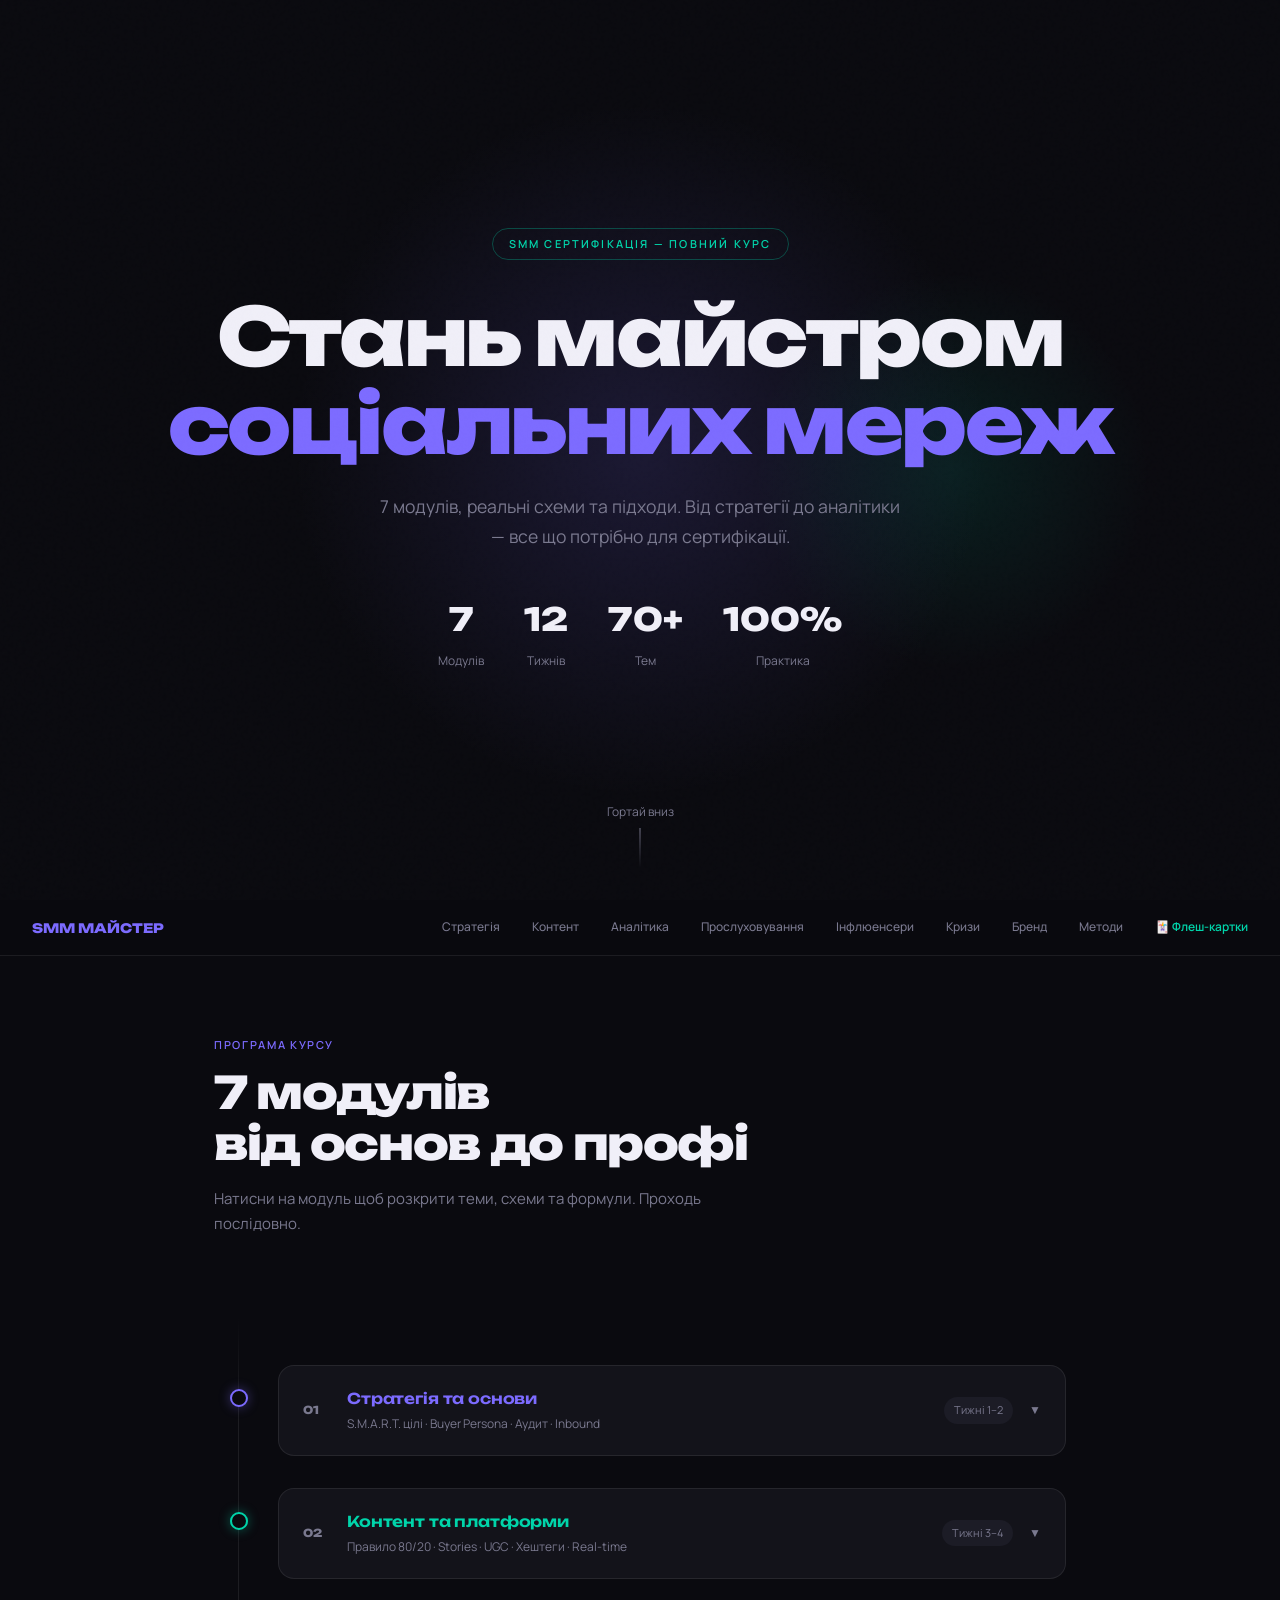
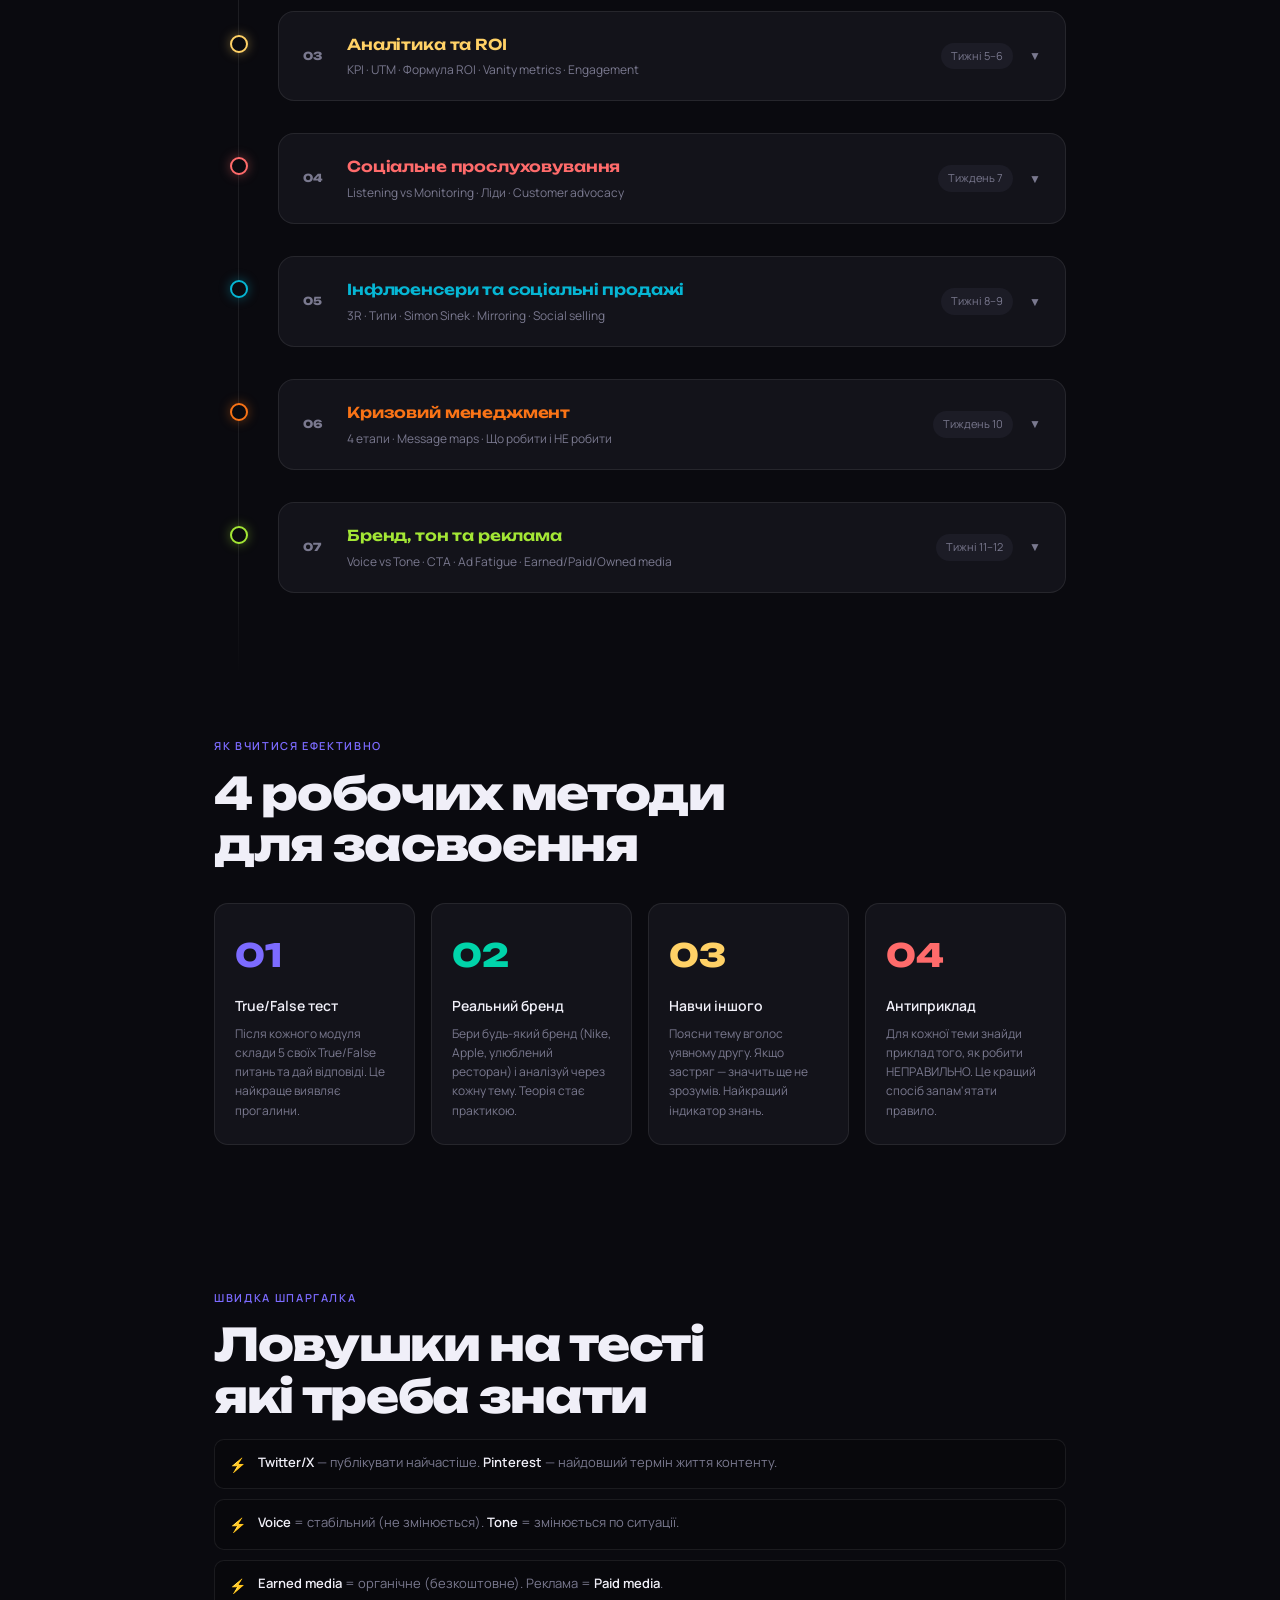
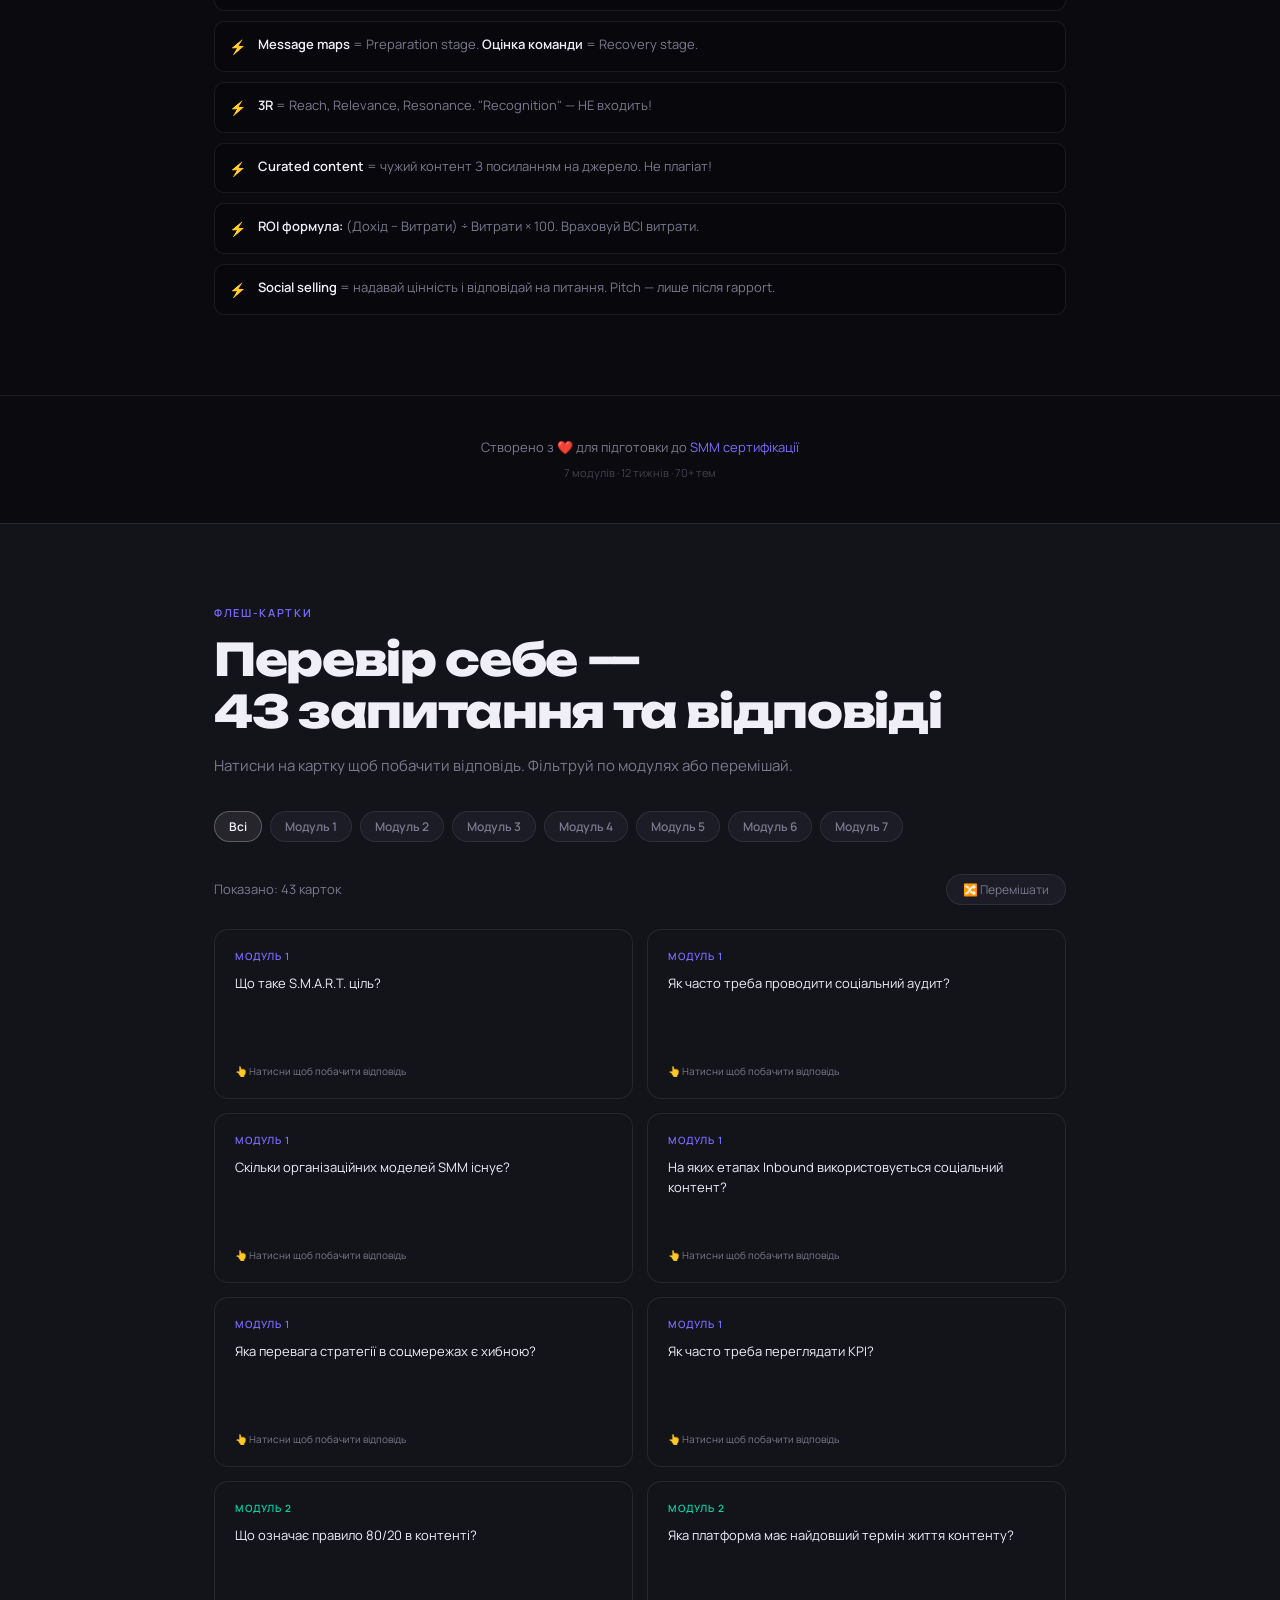
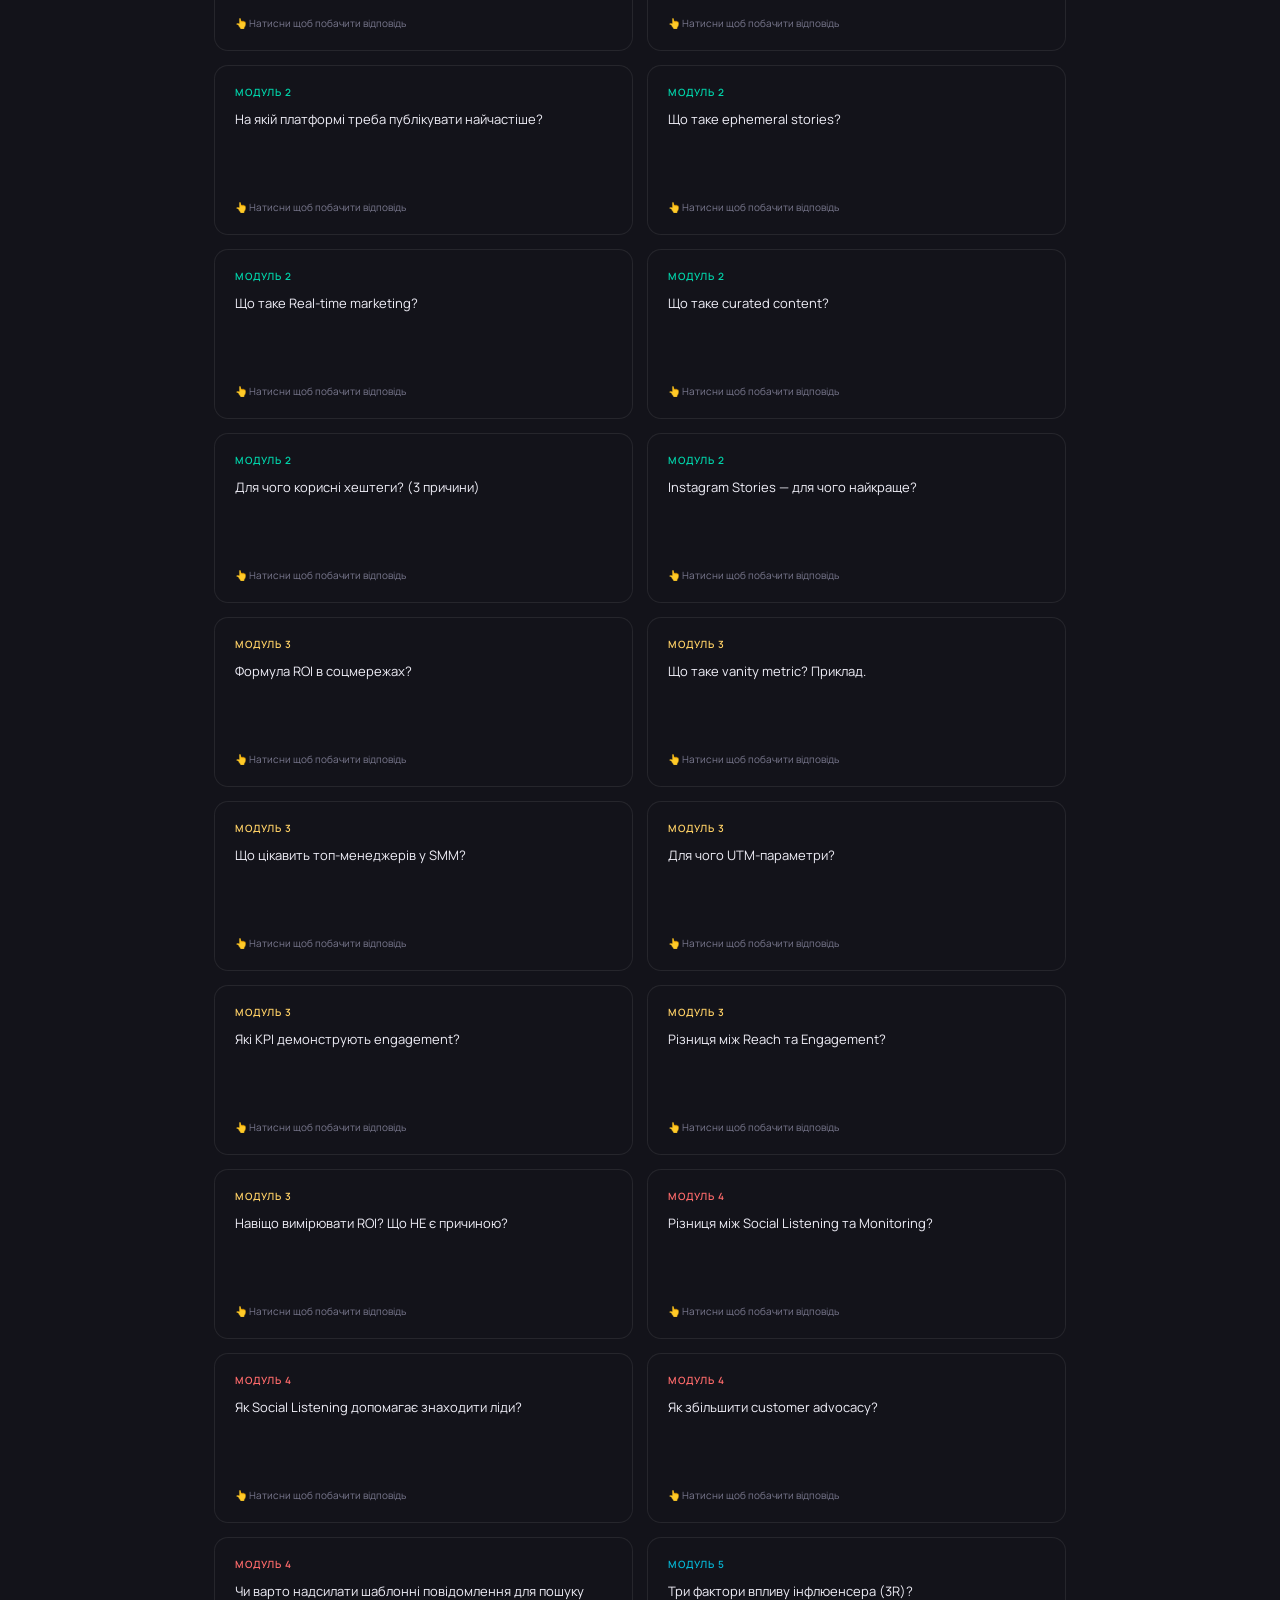
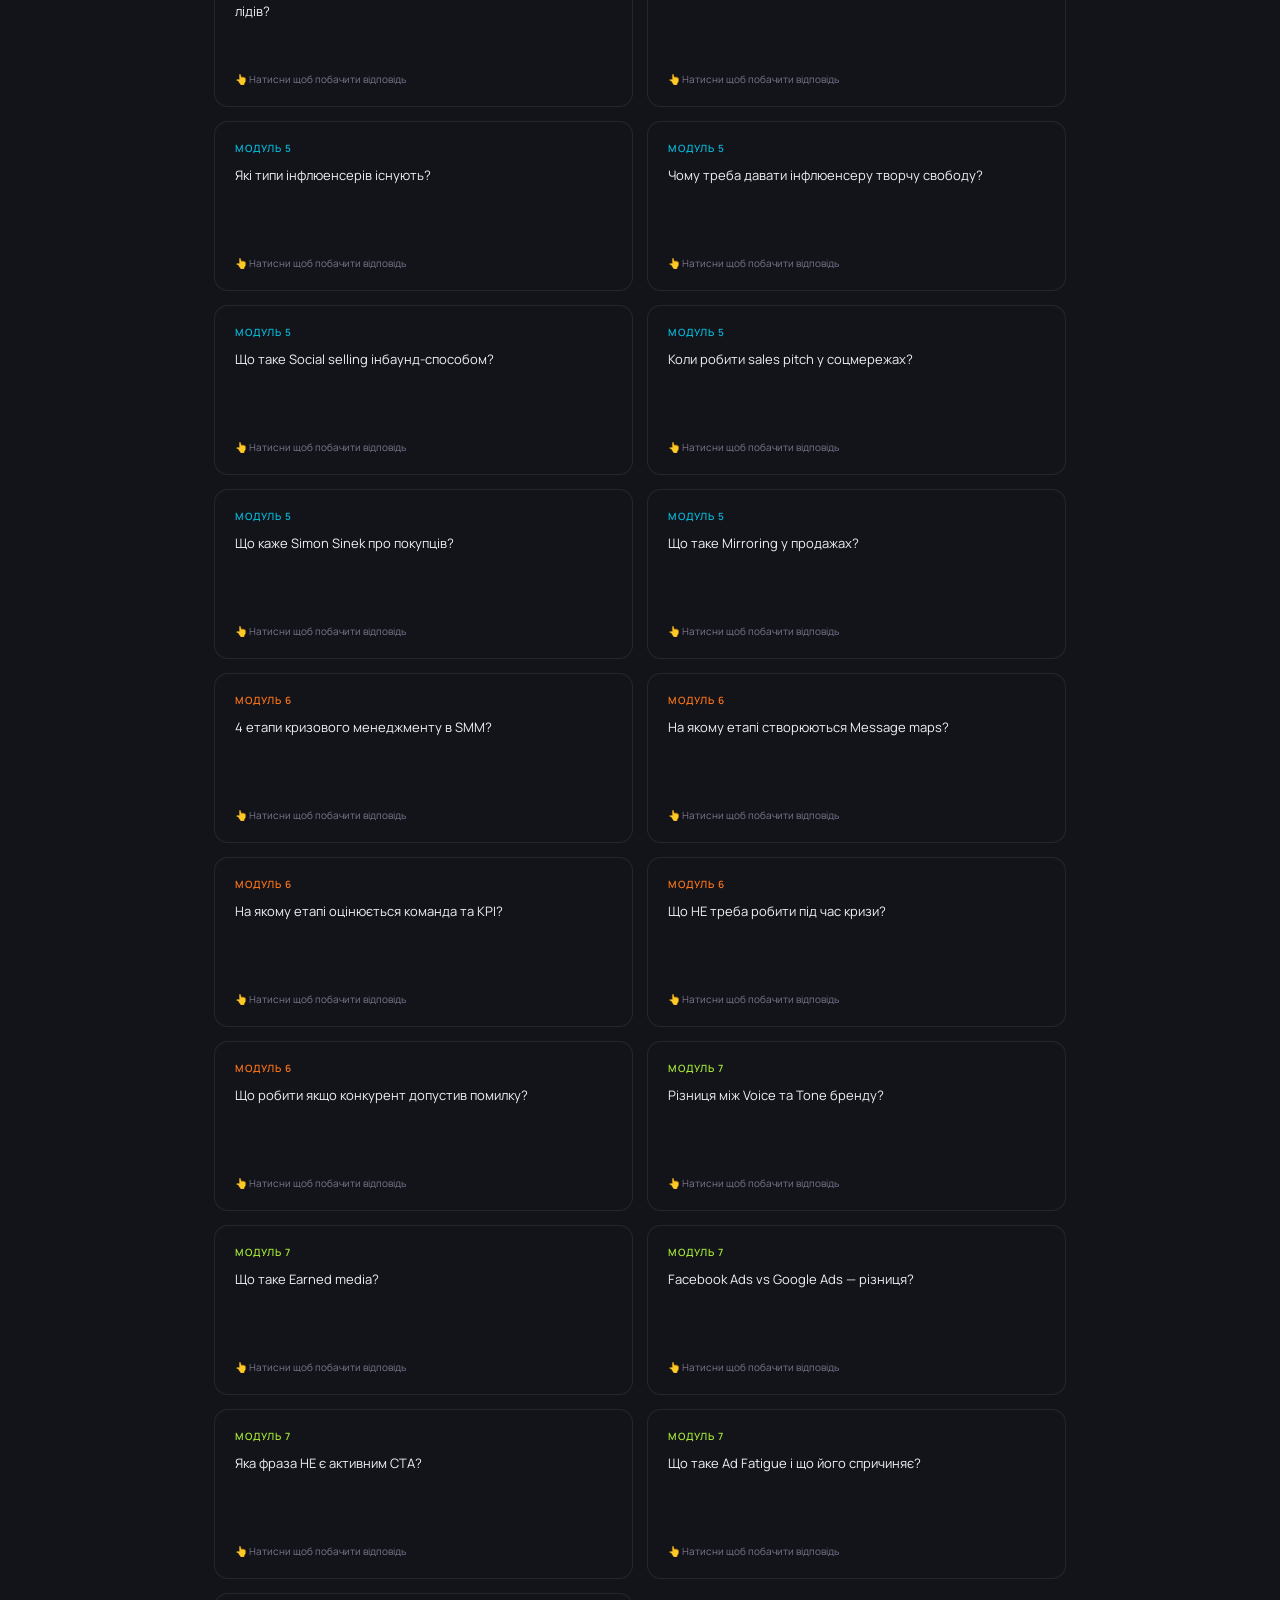
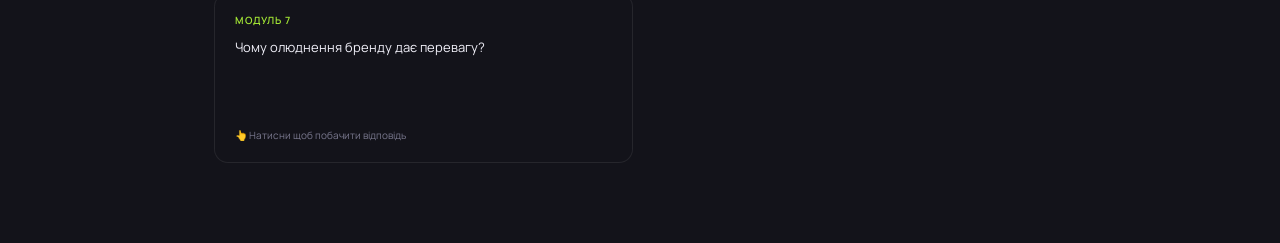
==== commit b577dba9: "Update index v2 .html" ====
--- a/index.html
+++ b/index.html
@@ -455,6 +455,7 @@
   <a href="#m6">Кризи</a>
   <a href="#m7">Бренд</a>
   <a href="#methods">Методи</a>
+  <a href="#flashcards" style="color: #00d4aa; font-weight: 600;">🃏 Флеш-картки</a>
 </nav>
 
 <div class="container">
@@ -1057,5 +1058,122 @@
   observer.observe(m);
 });
 </script>
+
+<!-- FLASHCARDS SECTION -->
+<div style="background: var(--surface); border-top: 1px solid var(--border); padding: 5rem 0;" id="flashcards">
+<div class="container">
+  <div class="section-label">Флеш-картки</div>
+  <h2 class="section-title">Перевір себе —<br>43 запитання та відповіді</h2>
+  <p style="color: var(--muted); margin-bottom: 2rem;">Натисни на картку щоб побачити відповідь. Фільтруй по модулях або перемішай.</p>
+  <div style="display: flex; flex-wrap: wrap; gap: 8px; margin-bottom: 2rem;">
+    <button class="fc-tab active" onclick="filterCards('all', this)">Всі</button>
+    <button class="fc-tab" onclick="filterCards('1', this)">Модуль 1</button>
+    <button class="fc-tab" onclick="filterCards('2', this)">Модуль 2</button>
+    <button class="fc-tab" onclick="filterCards('3', this)">Модуль 3</button>
+    <button class="fc-tab" onclick="filterCards('4', this)">Модуль 4</button>
+    <button class="fc-tab" onclick="filterCards('5', this)">Модуль 5</button>
+    <button class="fc-tab" onclick="filterCards('6', this)">Модуль 6</button>
+    <button class="fc-tab" onclick="filterCards('7', this)">Модуль 7</button>
+  </div>
+  <div style="display: flex; justify-content: space-between; align-items: center; margin-bottom: 1.5rem;">
+    <span id="fc-count" style="font-size: 13px; color: var(--muted);">Показано: 43 картки</span>
+    <button onclick="shuffleCards()" style="font-size: 12px; padding: 6px 16px; border-radius: 100px; border: 1px solid var(--border); background: var(--surface2); color: var(--muted); cursor: pointer; font-family: var(--font-body);">🔀 Перемішати</button>
+  </div>
+  <div id="fc-grid" style="display: grid; grid-template-columns: repeat(auto-fill, minmax(280px, 1fr)); gap: 14px;"></div>
+</div>
+</div>
+
+<style>
+.fc-tab { font-size: 12px; font-weight: 600; padding: 6px 14px; border-radius: 100px; border: 1px solid var(--border); background: var(--surface2); color: var(--muted); cursor: pointer; transition: all 0.2s; font-family: var(--font-body); }
+.fc-tab:hover, .fc-tab.active { color: var(--text); border-color: rgba(255,255,255,0.25); background: rgba(255,255,255,0.08); }
+.fc-card { perspective: 1000px; height: 170px; cursor: pointer; }
+.fc-inner { position: relative; width: 100%; height: 100%; transform-style: preserve-3d; transition: transform 0.45s ease; border-radius: 14px; }
+.fc-card.flipped .fc-inner { transform: rotateY(180deg); }
+.fc-front, .fc-back { position: absolute; inset: 0; border-radius: 14px; padding: 18px 20px; backface-visibility: hidden; display: flex; flex-direction: column; justify-content: space-between; border: 1px solid var(--border); }
+.fc-front { background: var(--surface); }
+.fc-back { background: var(--surface2); transform: rotateY(180deg); }
+.fc-tag { font-size: 10px; font-weight: 600; letter-spacing: 0.1em; text-transform: uppercase; margin-bottom: 8px; }
+.fc-q, .fc-a { font-size: 13px; line-height: 1.55; color: var(--text); flex: 1; }
+.fc-hint { font-size: 10px; color: var(--muted); }
+.fc-correct { font-size: 10px; font-weight: 600; color: #00d4aa; }
+</style>
+
+<script>
+const flashcards = [
+  {m:"1",c:"#7c6bff",q:"Що таке S.M.A.R.T. ціль?",a:"Specific, Measurable, Attainable, Relevant, Timely — конкретна, вимірювана, досяжна, релевантна, часова."},
+  {m:"1",c:"#7c6bff",q:"Як часто треба проводити соціальний аудит?",a:"Щоквартально або раз на рік. Раз на 2-3 роки — занадто рідко!"},
+  {m:"1",c:"#7c6bff",q:"Скільки організаційних моделей SMM існує?",a:"П'ять: Centralized, Distributed, Dandelion, Hub & Spoke. Holistic — НЕ є стандартним типом!"},
+  {m:"1",c:"#7c6bff",q:"На яких етапах Inbound використовується соціальний контент?",a:"На ВСІХ трьох: Attract, Engage, Delight — а не лише на двох!"},
+  {m:"1",c:"#7c6bff",q:"Яка перевага стратегії в соцмережах є хибною?",a:"Надсилати кращі email — соцмережі ніяк не впливають на якість email-розсилок."},
+  {m:"1",c:"#7c6bff",q:"Як часто треба переглядати KPI?",a:"Щоквартально або раз на рік. НЕ раз на 18 місяців — соцмережі змінюються надто швидко!"},
+  {m:"2",c:"#00d4aa",q:"Що означає правило 80/20 в контенті?",a:"80% — корисний/розважальний контент. 20% — рекламний. Аудиторія не приходить за рекламою!"},
+  {m:"2",c:"#00d4aa",q:"Яка платформа має найдовший термін життя контенту?",a:"Pinterest — 3-4 місяці, бо працює як пошукова система."},
+  {m:"2",c:"#00d4aa",q:"На якій платформі треба публікувати найчастіше?",a:"Twitter/X — контент живе лише 18 хвилин через швидкий потік стрічки."},
+  {m:"2",c:"#00d4aa",q:"Що таке ephemeral stories?",a:"Фото/відео контент з фільтрами та стікерами, що зникає через 24 години. Instagram, Snapchat."},
+  {m:"2",c:"#00d4aa",q:"Що таке Real-time marketing?",a:"Контент на ходу для подій — онлайн АБО офлайн. Не тільки онлайн!"},
+  {m:"2",c:"#00d4aa",q:"Що таке curated content?",a:"Підбір ЧУЖОГО контенту з посиланням на джерело. НЕ плагіат — показує цінність аудиторії."},
+  {m:"2",c:"#00d4aa",q:"Для чого корисні хештеги? (3 причини)",a:"Пошук, відстеження кампаній, стимулювання UGC. Hijacking нерелевантних хештегів = СПАМ!"},
+  {m:"2",c:"#00d4aa",q:"Instagram Stories — для чого найкраще?",a:"Drive traffic and engagement — збільшення трафіку та залученості."},
+  {m:"3",c:"#ffd166",q:"Формула ROI в соцмережах?",a:"(Чистий дохід − Витрати) ÷ Витрати × 100. Враховуй ВСІ витрати!"},
+  {m:"3",c:"#ffd166",q:"Що таке vanity metric? Приклад.",a:"Метрика що виглядає добре але не = бізнес-результат. Приклад: кількість підписників, лайки."},
+  {m:"3",c:"#ffd166",q:"Що цікавить топ-менеджерів у SMM?",a:"Sentiment, Competitive advantage, Customer satisfaction. НЕ CTR, НЕ кількість підписників."},
+  {m:"3",c:"#ffd166",q:"Для чого UTM-параметри?",a:"Відстеження ЗВІДКИ приходить трафік із соцмереж. source / medium / campaign."},
+  {m:"3",c:"#ffd166",q:"Які KPI демонструють engagement?",a:"Mentions, Sharing & Retweets, Likes/Favorites. НЕ прямий дохід, НЕ customer satisfaction."},
+  {m:"3",c:"#ffd166",q:"Різниця між Reach та Engagement?",a:"Reach = скільки ПОБАЧИЛИ. Engagement = скільки ВІДРЕАГУВАЛИ (лайки, коменти, репости)."},
+  {m:"3",c:"#ffd166",q:"Навіщо вимірювати ROI? Що НЕ є причиною?",a:"Причини: довести цінність, вплив на відділи, репутація. НЕ причина: залучення інфлюенсерів."},
+  {m:"4",c:"#ff6b6b",q:"Різниця між Social Listening та Monitoring?",a:"Monitoring = тактика (реагуємо на пости). Listening = стратегія (аналіз репутації з вищого рівня)."},
+  {m:"4",c:"#ff6b6b",q:"Як Social Listening допомагає знаходити ліди?",a:"Моніторинг скарг на конкурентів та питань у ніші — знаходимо зацікавлених людей."},
+  {m:"4",c:"#ff6b6b",q:"Як збільшити customer advocacy?",a:"Відповідати на ВСІ пости — і позитивні, і негативні. Клієнти відчувають себе почутими."},
+  {m:"4",c:"#ff6b6b",q:"Чи варто надсилати шаблонні повідомлення для пошуку лідів?",a:"FALSE! Canned messages виглядають як спам і знижують довіру до бренду."},
+  {m:"5",c:"#06b6d4",q:"Три фактори впливу інфлюенсера (3R)?",a:"Reach (охоплення), Relevance (релевантність), Resonance (резонанс). Recognition — НЕ входить!"},
+  {m:"5",c:"#06b6d4",q:"Які типи інфлюенсерів існують?",a:"Industry, Content creator, Local, Celebrity. Attorney (юрист) — НЕ тип інфлюенсера!"},
+  {m:"5",c:"#06b6d4",q:"Чому треба давати інфлюенсеру творчу свободу?",a:"Він знає свою аудиторію краще. Жорсткі правила = неавтентичний контент = низька ефективність."},
+  {m:"5",c:"#06b6d4",q:"Що таке Social selling інбаунд-способом?",a:"Надавати цінність через корисний контент та відповіді на питання. НЕ холодні DM!"},
+  {m:"5",c:"#06b6d4",q:"Коли робити sales pitch у соцмережах?",a:"Після достатнього rapport І коли клієнт сам шукає рішення. Не після першого контакту!"},
+  {m:"5",c:"#06b6d4",q:"Що каже Simon Sinek про покупців?",a:"People don't buy WHAT you do — they buy WHY you do it. Переконання важливіші за продукт."},
+  {m:"5",c:"#06b6d4",q:"Що таке Mirroring у продажах?",a:"Копіювання манери мовлення клієнта для побудови rapport та відчуття близькості."},
+  {m:"6",c:"#f97316",q:"4 етапи кризового менеджменту в SMM?",a:"Preparation → Crisis → Response → Recovery. Кожен має свої конкретні дії!"},
+  {m:"6",c:"#f97316",q:"На якому етапі створюються Message maps?",a:"PREPARATION — заздалегідь до кризи. Разом із listening protocols."},
+  {m:"6",c:"#f97316",q:"На якому етапі оцінюється команда та KPI?",a:"RECOVERY — після кризи. НЕ під час Response!"},
+  {m:"6",c:"#f97316",q:"Що НЕ треба робити під час кризи?",a:"Надсилати рекламні пости та твіти. Виглядає безтактно і шкодить репутації бренду."},
+  {m:"6",c:"#f97316",q:"Що робити якщо конкурент допустив помилку?",a:"Виявляти емпатію та відповідати вдумливо. Ніколи не атакуй публічно!"},
+  {m:"7",c:"#a3e635",q:"Різниця між Voice та Tone бренду?",a:"Voice = стабільна особистість (не змінюється). Tone = змінюється залежно від ситуації та каналу."},
+  {m:"7",c:"#a3e635",q:"Що таке Earned media?",a:"Охоплення зароблене ОРГАНІЧНО: відгуки, репости, PR. НЕ те за що платиш (це Paid media!)."},
+  {m:"7",c:"#a3e635",q:"Facebook Ads vs Google Ads — різниця?",a:"Facebook = таргетинг за інтересами/демографією. Google = таргетинг за пошуковими намірами."},
+  {m:"7",c:"#a3e635",q:"Яка фраза НЕ є активним CTA?",a:"More here — не є дієсловом. Правильні CTA: Subscribe, Watch, Donate, Download."},
+  {m:"7",c:"#a3e635",q:"Що таке Ad Fatigue і що його спричиняє?",a:"Рекламна втома. Спричиняє: одна картинка більше місяця, одна платформа, один оффер більше 2 місяців."},
+  {m:"7",c:"#a3e635",q:"Чому олюднення бренду дає перевагу?",a:"Люди вкладають час і гроші в тих з ким себе ідентифікують. Humanizing = конкурентна перевага."},
+];
+
+let currentCards = [...flashcards];
+
+function renderCards(cards) {
+  const grid = document.getElementById("fc-grid");
+  grid.innerHTML = "";
+  document.getElementById("fc-count").textContent = "Показано: " + cards.length + " карток";
+  cards.forEach(card => {
+    const div = document.createElement("div");
+    div.className = "fc-card";
+    div.innerHTML = "<div class=\"fc-inner\"><div class=\"fc-front\"><div><div class=\"fc-tag\" style=\"color:" + card.c + "\">Модуль " + card.m + "</div><div class=\"fc-q\">" + card.q + "</div></div><div class=\"fc-hint\">👆 Натисни щоб побачити відповідь</div></div><div class=\"fc-back\"><div><div class=\"fc-tag\" style=\"color:" + card.c + "\">Відповідь</div><div class=\"fc-a\">" + card.a + "</div></div><div class=\"fc-correct\">✓ Перевір себе</div></div></div>";
+    div.addEventListener("click", () => div.classList.toggle("flipped"));
+    grid.appendChild(div);
+  });
+}
+
+function filterCards(mod, btn) {
+  document.querySelectorAll(".fc-tab").forEach(t => t.classList.remove("active"));
+  btn.classList.add("active");
+  currentCards = mod === "all" ? [...flashcards] : flashcards.filter(c => c.m === mod);
+  renderCards(currentCards);
+}
+
+function shuffleCards() {
+  currentCards = [...currentCards].sort(() => Math.random() - 0.5);
+  renderCards(currentCards);
+}
+
+renderCards(currentCards);
+</script>
+
 </body>
 </html>
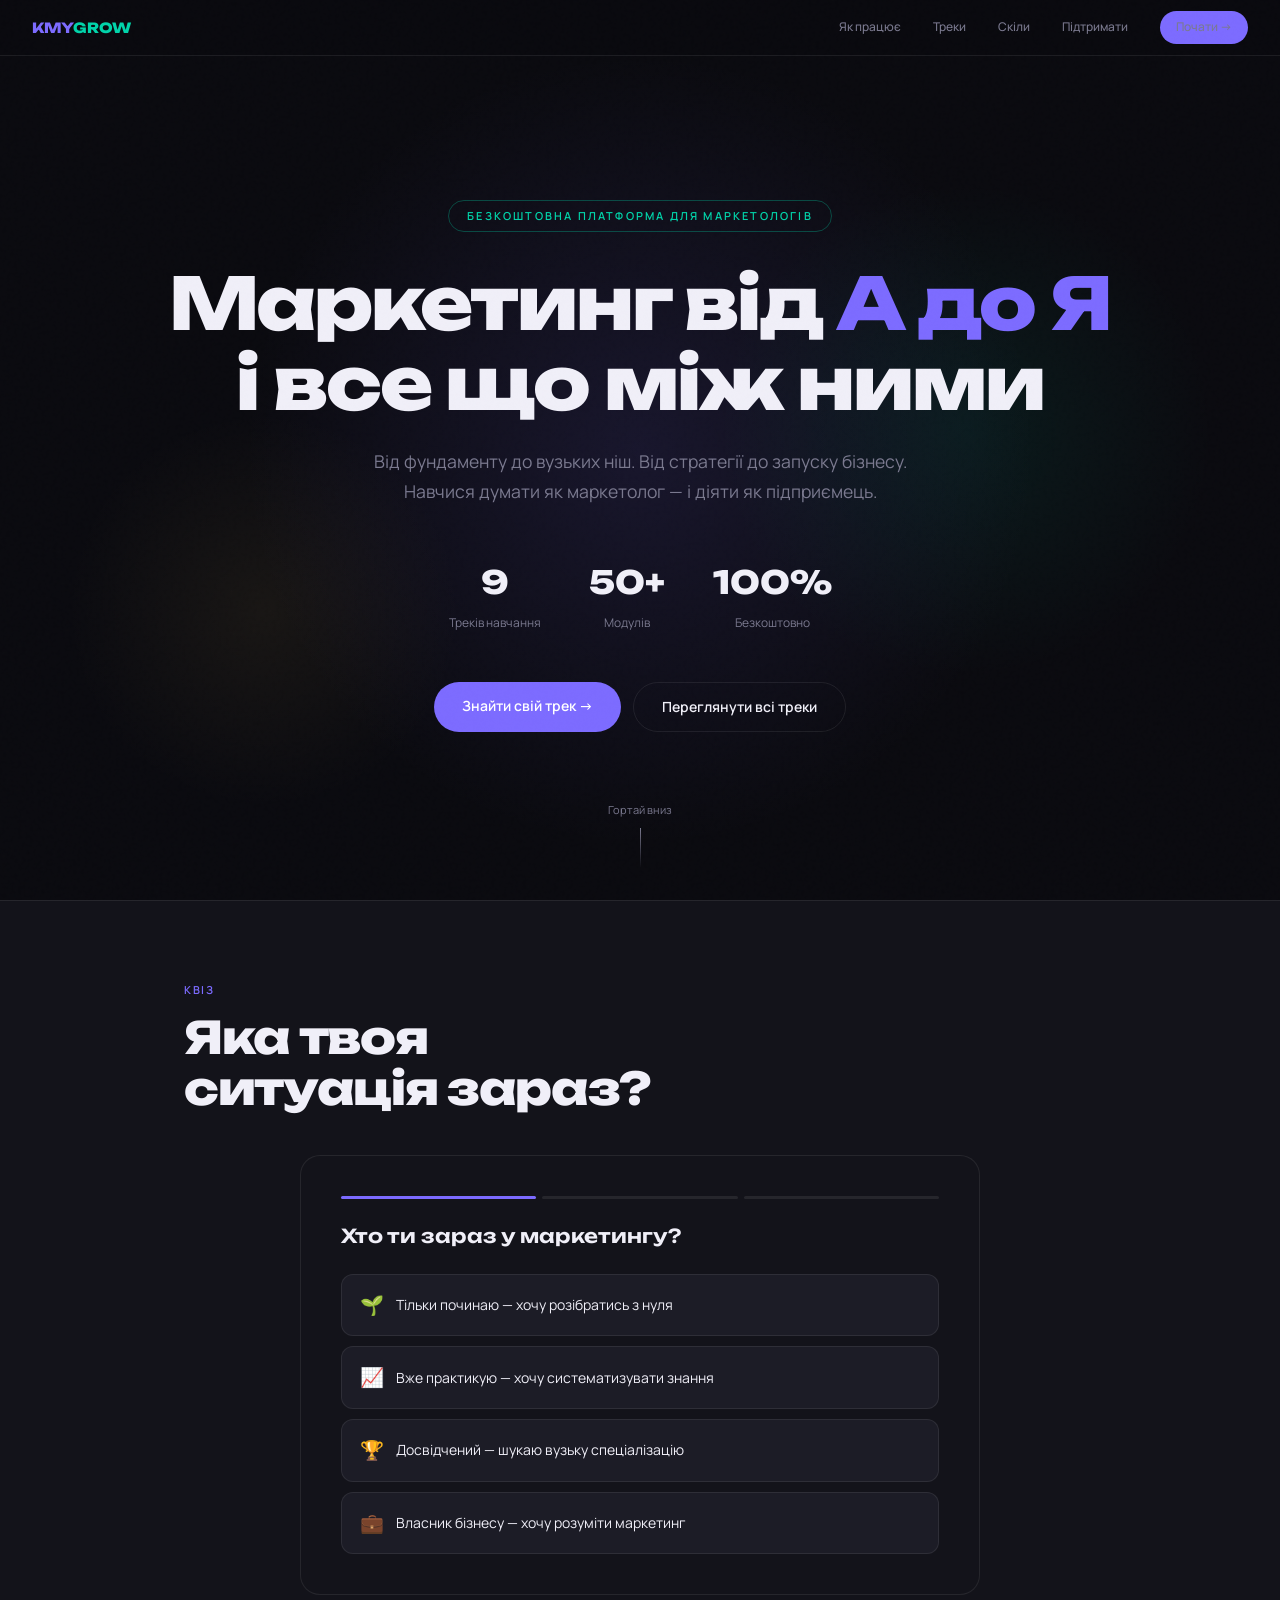
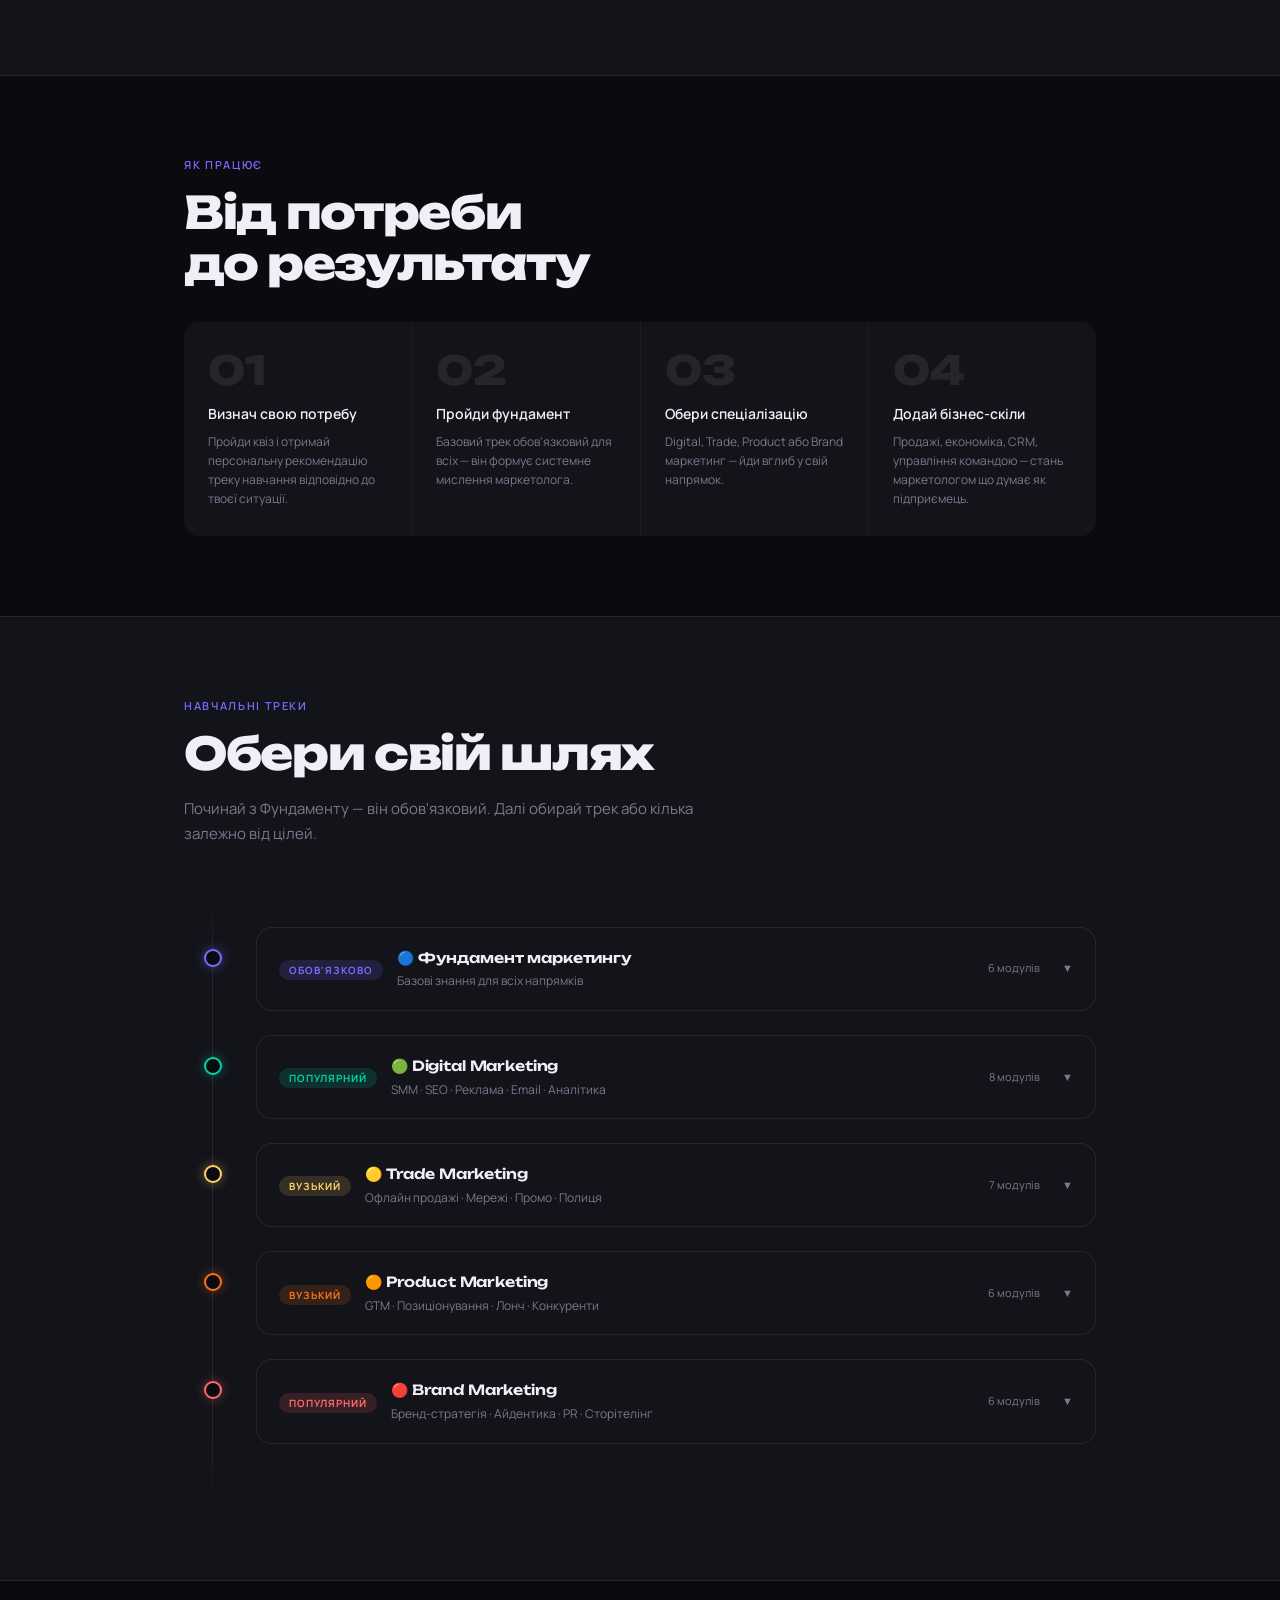
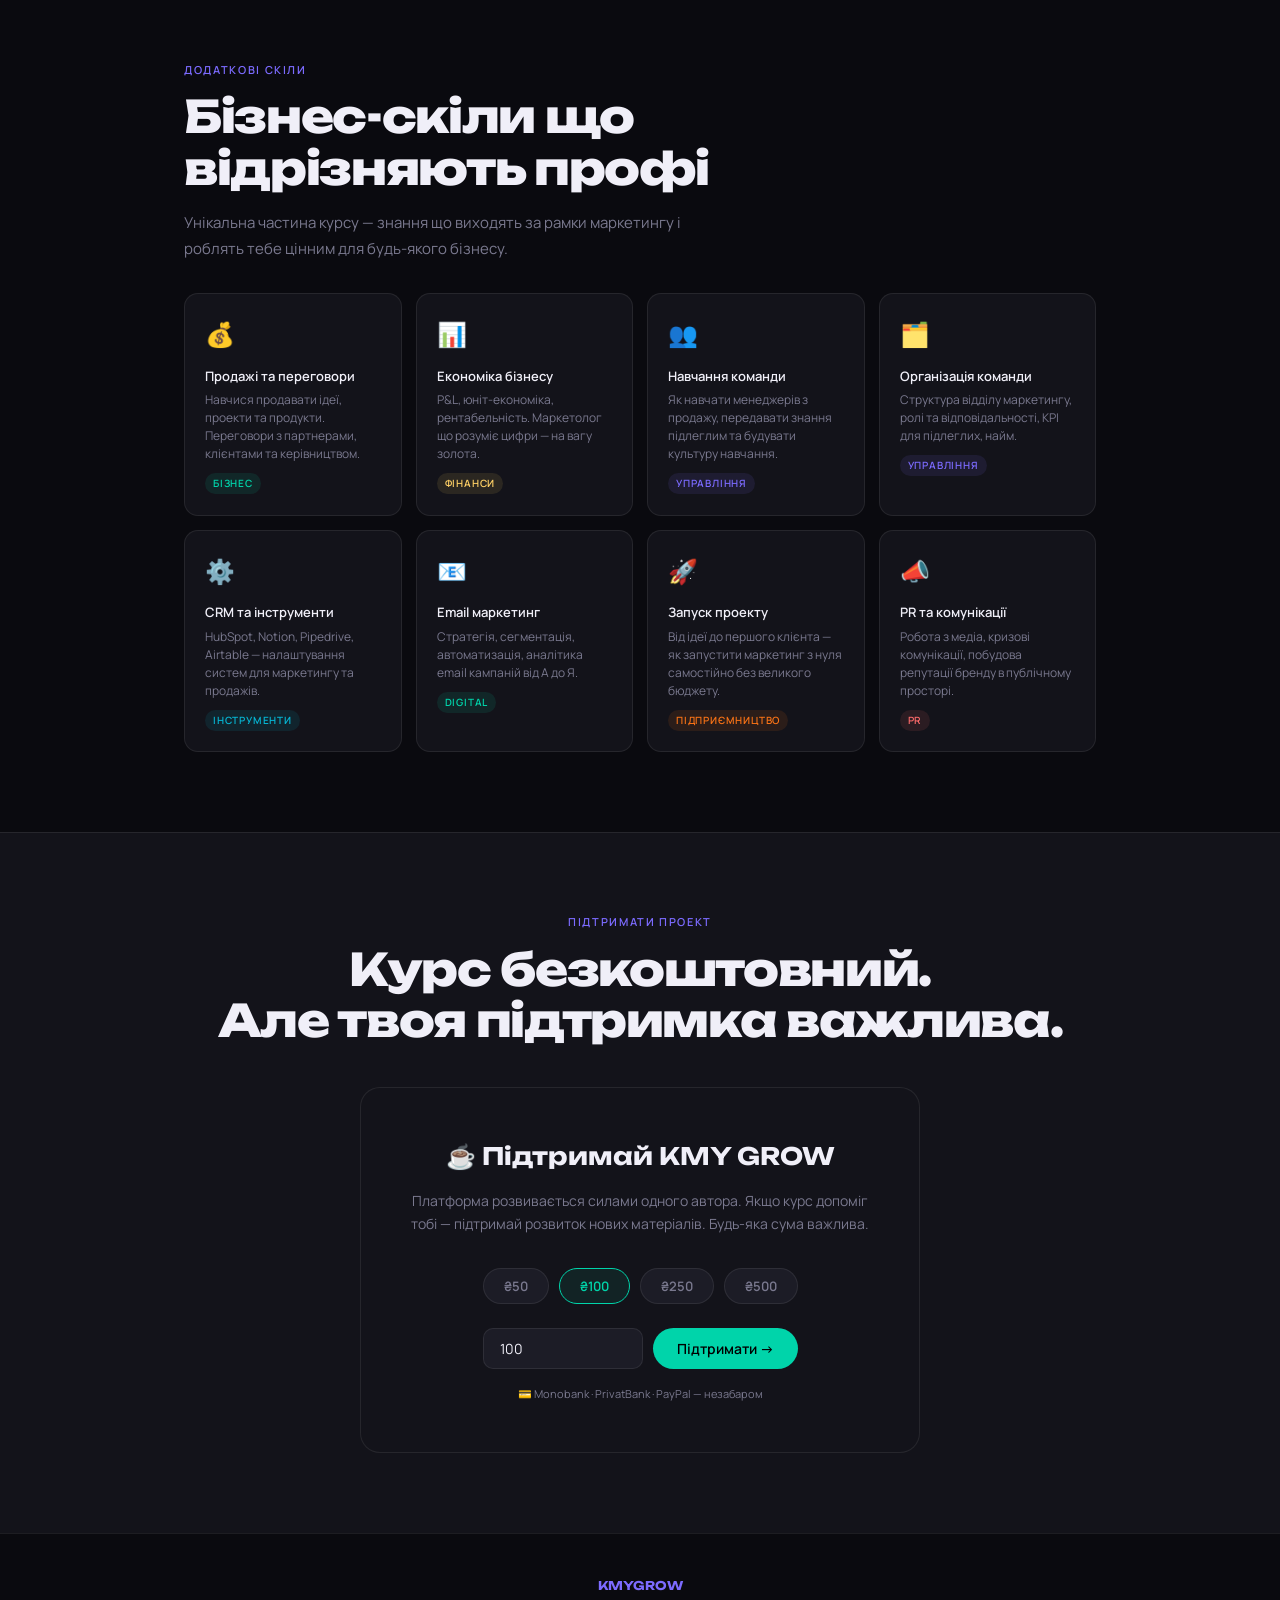
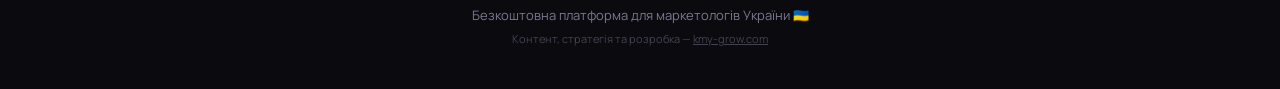
==== commit 2e471699: "Update index v3.html Повна карта" ====
--- a/index.html
+++ b/index.html
@@ -3,8 +3,8 @@
 <head>
 <meta charset="UTF-8">
 <meta name="viewport" content="width=device-width, initial-scale=1.0">
-<title>SMM Майстер — Курс із соціальних мереж</title>
-<link href="https://fonts.googleapis.com/css2?family=Unbounded:wght@400;600;800&family=Manrope:wght@400;500;600&display=swap" rel="stylesheet">
+<title>KMY GROW — Платформа для маркетологів</title>
+<link href="https://fonts.googleapis.com/css2?family=Unbounded:wght@400;600;800&family=Manrope:wght@400;500;600;700&display=swap" rel="stylesheet">
 <style>
 :root {
   --bg: #0a0a0f;
@@ -13,7 +13,7 @@
   --border: rgba(255,255,255,0.08);
   --text: #f0eff8;
   --muted: #7a798f;
-  --accent1: #7c6bff;
+  --accent: #7c6bff;
   --accent2: #00d4aa;
   --accent3: #ff6b6b;
   --accent4: #ffd166;
@@ -21,1159 +21,619 @@
   --font-display: 'Unbounded', sans-serif;
   --font-body: 'Manrope', sans-serif;
 }
-*, *::before, *::after { box-sizing: border-box; margin: 0; padding: 0; }
-html { scroll-behavior: smooth; }
-body {
-  background: var(--bg);
-  color: var(--text);
-  font-family: var(--font-body);
-  font-size: 15px;
-  line-height: 1.7;
-  overflow-x: hidden;
-}
-
-/* NOISE OVERLAY */
-body::before {
-  content: '';
-  position: fixed;
-  inset: 0;
-  background-image: url("data:image/svg+xml,%3Csvg viewBox='0 0 256 256' xmlns='http://www.w3.org/2000/svg'%3E%3Cfilter id='noise'%3E%3CfeTurbulence type='fractalNoise' baseFrequency='0.9' numOctaves='4' stitchTiles='stitch'/%3E%3C/filter%3E%3Crect width='100%25' height='100%25' filter='url(%23noise)' opacity='0.04'/%3E%3C/svg%3E");
-  pointer-events: none;
-  z-index: 9999;
-  opacity: 0.4;
-}
+*,*::before,*::after{box-sizing:border-box;margin:0;padding:0}
+html{scroll-behavior:smooth}
+body{background:var(--bg);color:var(--text);font-family:var(--font-body);font-size:15px;line-height:1.7;overflow-x:hidden}
+
+body::before{content:'';position:fixed;inset:0;background-image:url("data:image/svg+xml,%3Csvg viewBox='0 0 256 256' xmlns='http://www.w3.org/2000/svg'%3E%3Cfilter id='noise'%3E%3CfeTurbulence type='fractalNoise' baseFrequency='0.9' numOctaves='4' stitchTiles='stitch'/%3E%3C/filter%3E%3Crect width='100%25' height='100%25' filter='url(%23noise)' opacity='0.04'/%3E%3C/svg%3E");pointer-events:none;z-index:9999;opacity:0.4}
+
+/* NAV */
+.nav{position:fixed;top:0;left:0;right:0;z-index:100;background:rgba(10,10,15,0.85);backdrop-filter:blur(20px);border-bottom:1px solid var(--border);padding:0 2rem;display:flex;align-items:center;height:56px;gap:2rem}
+.nav-logo{font-family:var(--font-display);font-size:14px;font-weight:800;color:var(--accent);letter-spacing:-0.02em;margin-right:auto}
+.nav-logo span{color:var(--accent2)}
+.nav a{font-size:12px;color:var(--muted);text-decoration:none;font-weight:500;transition:color 0.2s;white-space:nowrap}
+.nav a:hover{color:var(--text)}
+.nav-cta{font-size:12px;padding:6px 16px;border-radius:100px;background:var(--accent);color:#fff;font-weight:600;text-decoration:none;transition:opacity 0.2s;font-family:var(--font-body)}
+.nav-cta:hover{opacity:0.85;color:#fff}
 
 /* HERO */
-.hero {
-  min-height: 100vh;
-  display: flex;
-  flex-direction: column;
-  align-items: center;
-  justify-content: center;
-  text-align: center;
-  padding: 4rem 2rem;
-  position: relative;
-  overflow: hidden;
-}
-.hero-glow {
-  position: absolute;
-  width: 700px; height: 700px;
-  border-radius: 50%;
-  background: radial-gradient(circle, rgba(124,107,255,0.15) 0%, transparent 70%);
-  top: 50%; left: 50%;
-  transform: translate(-50%, -50%);
-  pointer-events: none;
-  animation: pulse 6s ease-in-out infinite;
-}
-.hero-glow2 {
-  position: absolute;
-  width: 400px; height: 400px;
-  border-radius: 50%;
-  background: radial-gradient(circle, rgba(0,212,170,0.1) 0%, transparent 70%);
-  top: 30%; right: 10%;
-  pointer-events: none;
-  animation: pulse 8s ease-in-out infinite reverse;
-}
-@keyframes pulse { 0%,100%{opacity:1;transform:translate(-50%,-50%) scale(1)} 50%{opacity:0.7;transform:translate(-50%,-50%) scale(1.1)} }
-.hero-tag {
-  font-family: var(--font-body);
-  font-size: 11px;
-  font-weight: 600;
-  letter-spacing: 0.2em;
-  text-transform: uppercase;
-  color: var(--accent2);
-  border: 1px solid rgba(0,212,170,0.3);
-  padding: 6px 16px;
-  border-radius: 100px;
-  margin-bottom: 2rem;
-  display: inline-block;
-  animation: fadeUp 0.6s ease both;
-}
-.hero h1 {
-  font-family: var(--font-display);
-  font-size: clamp(2.5rem, 7vw, 5rem);
-  font-weight: 800;
-  line-height: 1.1;
-  letter-spacing: -0.03em;
-  margin-bottom: 1.5rem;
-  animation: fadeUp 0.6s ease 0.1s both;
-}
-.hero h1 span { color: var(--accent1); }
-.hero p {
-  font-size: 1.1rem;
-  color: var(--muted);
-  max-width: 520px;
-  margin: 0 auto 2.5rem;
-  animation: fadeUp 0.6s ease 0.2s both;
-}
-.hero-stats {
-  display: flex;
-  gap: 2.5rem;
-  justify-content: center;
-  flex-wrap: wrap;
-  animation: fadeUp 0.6s ease 0.3s both;
-}
-.hero-stat { text-align: center; }
-.hero-stat .num {
-  font-family: var(--font-display);
-  font-size: 2rem;
-  font-weight: 800;
-  color: var(--text);
-  display: block;
-}
-.hero-stat .label { font-size: 12px; color: var(--muted); }
-.scroll-hint {
-  position: absolute;
-  bottom: 2rem;
-  left: 50%;
-  transform: translateX(-50%);
-  animation: bounce 2s ease-in-out infinite;
-  color: var(--muted);
-  font-size: 12px;
-  display: flex;
-  flex-direction: column;
-  align-items: center;
-  gap: 6px;
-}
-.scroll-hint::after {
-  content: '';
-  width: 1px;
-  height: 40px;
-  background: linear-gradient(to bottom, var(--muted), transparent);
-}
-@keyframes bounce { 0%,100%{transform:translateX(-50%) translateY(0)} 50%{transform:translateX(-50%) translateY(-8px)} }
-@keyframes fadeUp { from{opacity:0;transform:translateY(20px)} to{opacity:1;transform:translateY(0)} }
-
-/* NAV */
-.nav {
-  position: sticky;
-  top: 0;
-  z-index: 100;
-  background: rgba(10,10,15,0.85);
-  backdrop-filter: blur(20px);
-  border-bottom: 1px solid var(--border);
-  padding: 0 2rem;
-  display: flex;
-  align-items: center;
-  gap: 2rem;
-  height: 56px;
-  overflow-x: auto;
-  scrollbar-width: none;
-}
-.nav::-webkit-scrollbar { display: none; }
-.nav-logo {
-  font-family: var(--font-display);
-  font-size: 13px;
-  font-weight: 800;
-  color: var(--accent1);
-  white-space: nowrap;
-  margin-right: auto;
-}
-.nav a {
-  font-size: 12px;
-  color: var(--muted);
-  text-decoration: none;
-  white-space: nowrap;
-  transition: color 0.2s;
-  font-weight: 500;
-}
-.nav a:hover { color: var(--text); }
-
-/* MAIN CONTENT */
-.container { max-width: 900px; margin: 0 auto; padding: 0 1.5rem; }
-section { padding: 5rem 0; }
-.section-label {
-  font-size: 11px;
-  font-weight: 600;
-  letter-spacing: 0.15em;
-  text-transform: uppercase;
-  color: var(--accent1);
-  margin-bottom: 0.75rem;
-}
-.section-title {
-  font-family: var(--font-display);
-  font-size: clamp(1.8rem, 4vw, 2.8rem);
-  font-weight: 800;
-  letter-spacing: -0.03em;
-  line-height: 1.15;
-  margin-bottom: 1rem;
-}
-
-/* ROADMAP */
-.roadmap { position: relative; padding: 3rem 0; }
-.roadmap-line {
-  position: absolute;
-  left: 24px;
-  top: 0; bottom: 0;
-  width: 1px;
-  background: linear-gradient(to bottom, transparent, var(--border) 10%, var(--border) 90%, transparent);
-}
-
-/* MODULE CARDS */
-.module {
-  position: relative;
-  padding-left: 64px;
-  margin-bottom: 2rem;
-}
-.module-dot {
-  position: absolute;
-  left: 16px;
-  top: 24px;
-  width: 18px; height: 18px;
-  border-radius: 50%;
-  border: 2px solid;
-  background: var(--bg);
-  z-index: 1;
-}
-.module-card {
-  background: var(--surface);
-  border: 1px solid var(--border);
-  border-radius: 16px;
-  overflow: hidden;
-  transition: border-color 0.2s, transform 0.2s;
-}
-.module-card:hover { border-color: rgba(255,255,255,0.15); transform: translateY(-2px); }
-.module-header {
-  padding: 20px 24px;
-  display: flex;
-  align-items: center;
-  gap: 16px;
-  cursor: pointer;
-  user-select: none;
-}
-.module-num {
-  font-family: var(--font-display);
-  font-size: 11px;
-  font-weight: 800;
-  color: var(--muted);
-  min-width: 28px;
-}
-.module-info { flex: 1; }
-.module-title {
-  font-family: var(--font-display);
-  font-size: 15px;
-  font-weight: 600;
-  margin-bottom: 3px;
-  letter-spacing: -0.01em;
-}
-.module-sub { font-size: 12px; color: var(--muted); }
-.module-weeks {
-  font-size: 11px;
-  padding: 4px 10px;
-  border-radius: 100px;
-  background: var(--surface2);
-  color: var(--muted);
-  white-space: nowrap;
-}
-.module-chevron {
-  color: var(--muted);
-  font-size: 12px;
-  transition: transform 0.3s;
-}
-.module-chevron.open { transform: rotate(180deg); }
-
-.module-body { display: none; padding: 0 24px 24px; }
-.module-body.open { display: block; }
-
-/* TOPIC PILLS */
-.topics { display: flex; flex-wrap: wrap; gap: 8px; margin-bottom: 20px; }
-.topic-pill {
-  font-size: 12px;
-  padding: 5px 12px;
-  border-radius: 100px;
-  border: 1px solid var(--border);
-  color: var(--muted);
-  background: var(--surface2);
-  transition: all 0.2s;
-}
-.topic-pill:hover { color: var(--text); border-color: rgba(255,255,255,0.2); }
-
-/* SCHEMA BOXES */
-.schema-box {
-  background: var(--surface2);
-  border-radius: 12px;
-  padding: 18px 20px;
-  margin-bottom: 16px;
-  border-left: 3px solid;
-}
-.schema-box-title {
-  font-size: 10px;
-  font-weight: 600;
-  letter-spacing: 0.15em;
-  text-transform: uppercase;
-  margin-bottom: 12px;
-}
-.formula {
-  font-family: 'Courier New', monospace;
-  font-size: 13px;
-  background: rgba(0,0,0,0.3);
-  padding: 6px 12px;
-  border-radius: 6px;
-  margin: 6px 0;
-  display: inline-block;
-  color: var(--accent2);
-}
-.formula-block { display: flex; flex-direction: column; gap: 4px; }
-
-/* MINI CARDS GRID */
-.mini-grid { display: grid; grid-template-columns: repeat(auto-fit, minmax(160px, 1fr)); gap: 10px; margin-bottom: 16px; }
-.mini-card {
-  background: rgba(0,0,0,0.2);
-  border: 1px solid var(--border);
-  border-radius: 10px;
-  padding: 12px 14px;
-}
-.mini-card-title { font-size: 12px; font-weight: 600; margin-bottom: 4px; }
-.mini-card-desc { font-size: 11px; color: var(--muted); line-height: 1.5; }
-
-/* TIPS */
-.tip-list { display: flex; flex-direction: column; gap: 10px; }
-.tip-item {
-  display: flex;
-  gap: 12px;
-  align-items: flex-start;
-  padding: 12px 14px;
-  background: rgba(0,0,0,0.2);
-  border-radius: 10px;
-  border: 1px solid var(--border);
-}
-.tip-icon { font-size: 14px; flex-shrink: 0; margin-top: 1px; }
-.tip-text { font-size: 13px; color: var(--muted); line-height: 1.6; }
-.tip-text strong { color: var(--text); font-weight: 600; }
-
-/* BAR CHART */
-.bar-chart { display: flex; flex-direction: column; gap: 8px; }
-.bar-row { display: flex; align-items: center; gap: 10px; }
-.bar-label { font-size: 12px; color: var(--muted); min-width: 80px; text-align: right; }
-.bar-track { flex: 1; height: 8px; background: rgba(255,255,255,0.05); border-radius: 4px; }
-.bar-fill { height: 100%; border-radius: 4px; }
-.bar-value { font-size: 11px; color: var(--muted); min-width: 70px; }
-
-/* COMPARISON GRID */
-.compare-grid { display: grid; grid-template-columns: 1fr 1fr; gap: 10px; margin-bottom: 16px; }
-.compare-card {
-  background: rgba(0,0,0,0.2);
-  border: 1px solid var(--border);
-  border-radius: 10px;
-  padding: 14px;
-}
-.compare-title { font-size: 12px; font-weight: 600; margin-bottom: 8px; }
-.compare-items { display: flex; flex-direction: column; gap: 4px; }
-.compare-item { font-size: 11px; color: var(--muted); line-height: 1.5; }
-.compare-item::before { content: '→ '; color: var(--accent1); }
-
-/* CRISIS STAGES */
-.stages { display: grid; grid-template-columns: repeat(4, 1fr); gap: 8px; margin-bottom: 16px; }
-.stage-card {
-  background: rgba(0,0,0,0.2);
-  border: 1px solid var(--border);
-  border-radius: 10px;
-  padding: 12px;
-  text-align: center;
-}
-.stage-name { font-size: 10px; font-weight: 600; letter-spacing: 0.1em; text-transform: uppercase; margin-bottom: 8px; }
-.stage-items { font-size: 10px; color: var(--muted); line-height: 1.6; }
-
-/* MEDIA TYPES */
-.media-grid { display: grid; grid-template-columns: repeat(3, 1fr); gap: 10px; }
-.media-card {
-  background: rgba(0,0,0,0.2);
-  border: 1px solid var(--border);
-  border-radius: 10px;
-  padding: 14px;
-  text-align: center;
-}
-.media-title { font-size: 13px; font-weight: 600; margin-bottom: 6px; }
-.media-desc { font-size: 11px; color: var(--muted); line-height: 1.5; }
-
-/* METHODS SECTION */
-.methods { padding: 4rem 0; }
-.methods-grid { display: grid; grid-template-columns: repeat(auto-fit, minmax(200px, 1fr)); gap: 16px; margin-top: 2rem; }
-.method-card {
-  background: var(--surface);
-  border: 1px solid var(--border);
-  border-radius: 14px;
-  padding: 24px 20px;
-  transition: all 0.2s;
-}
-.method-card:hover { transform: translateY(-4px); border-color: rgba(255,255,255,0.15); }
-.method-icon {
-  font-family: var(--font-display);
-  font-size: 2rem;
-  font-weight: 800;
-  margin-bottom: 12px;
-  display: block;
-}
-.method-title { font-size: 14px; font-weight: 600; margin-bottom: 6px; }
-.method-desc { font-size: 12px; color: var(--muted); line-height: 1.6; }
+.hero{min-height:100vh;display:flex;flex-direction:column;align-items:center;justify-content:center;text-align:center;padding:6rem 2rem 4rem;position:relative;overflow:hidden}
+.glow1{position:absolute;width:800px;height:800px;border-radius:50%;background:radial-gradient(circle,rgba(124,107,255,0.12) 0%,transparent 70%);top:50%;left:50%;transform:translate(-50%,-50%);pointer-events:none;animation:pulse 7s ease-in-out infinite}
+.glow2{position:absolute;width:500px;height:500px;border-radius:50%;background:radial-gradient(circle,rgba(0,212,170,0.08) 0%,transparent 70%);top:20%;right:5%;pointer-events:none;animation:pulse 9s ease-in-out infinite reverse}
+.glow3{position:absolute;width:400px;height:400px;border-radius:50%;background:radial-gradient(circle,rgba(255,209,102,0.06) 0%,transparent 70%);bottom:10%;left:5%;pointer-events:none;animation:pulse 11s ease-in-out infinite}
+@keyframes pulse{0%,100%{opacity:1;transform:translate(-50%,-50%) scale(1)}50%{opacity:0.6;transform:translate(-50%,-50%) scale(1.15)}}
+
+.hero-tag{font-size:11px;font-weight:600;letter-spacing:0.2em;text-transform:uppercase;color:var(--accent2);border:1px solid rgba(0,212,170,0.3);padding:6px 18px;border-radius:100px;margin-bottom:2rem;display:inline-block;animation:fadeUp 0.6s ease both}
+.hero h1{font-family:var(--font-display);font-size:clamp(2.2rem,6vw,4.5rem);font-weight:800;line-height:1.1;letter-spacing:-0.03em;margin-bottom:1.5rem;animation:fadeUp 0.6s ease 0.1s both}
+.hero h1 em{font-style:normal;color:var(--accent)}
+.hero p{font-size:1.1rem;color:var(--muted);max-width:540px;margin:0 auto 3rem;animation:fadeUp 0.6s ease 0.2s both}
+@keyframes fadeUp{from{opacity:0;transform:translateY(24px)}to{opacity:1;transform:translateY(0)}}
+
+.hero-stats{display:flex;gap:3rem;justify-content:center;flex-wrap:wrap;margin-bottom:3rem;animation:fadeUp 0.6s ease 0.3s both}
+.stat-num{font-family:var(--font-display);font-size:2rem;font-weight:800;display:block}
+.stat-label{font-size:12px;color:var(--muted)}
+
+.hero-cta{display:flex;gap:12px;justify-content:center;flex-wrap:wrap;animation:fadeUp 0.6s ease 0.4s both}
+.btn-primary{font-family:var(--font-body);font-size:14px;font-weight:600;padding:12px 28px;border-radius:100px;background:var(--accent);color:#fff;text-decoration:none;transition:all 0.2s;border:none;cursor:pointer}
+.btn-primary:hover{opacity:0.85;transform:translateY(-2px)}
+.btn-secondary{font-family:var(--font-body);font-size:14px;font-weight:600;padding:12px 28px;border-radius:100px;background:transparent;color:var(--text);text-decoration:none;transition:all 0.2s;border:1px solid var(--border);cursor:pointer}
+.btn-secondary:hover{border-color:rgba(255,255,255,0.2);transform:translateY(-2px)}
+
+.scroll-hint{position:absolute;bottom:2rem;left:50%;transform:translateX(-50%);color:var(--muted);font-size:11px;display:flex;flex-direction:column;align-items:center;gap:8px;animation:bounce 2s ease-in-out infinite}
+.scroll-hint::after{content:'';width:1px;height:40px;background:linear-gradient(to bottom,var(--muted),transparent)}
+@keyframes bounce{0%,100%{transform:translateX(-50%) translateY(0)}50%{transform:translateX(-50%) translateY(-8px)}}
+
+/* CONTAINER */
+.container{max-width:960px;margin:0 auto;padding:0 1.5rem}
+section{padding:5rem 0}
+.section-label{font-size:11px;font-weight:600;letter-spacing:0.15em;text-transform:uppercase;color:var(--accent);margin-bottom:0.75rem}
+.section-title{font-family:var(--font-display);font-size:clamp(1.8rem,4vw,2.8rem);font-weight:800;letter-spacing:-0.03em;line-height:1.15;margin-bottom:1rem}
+
+/* QUIZ */
+.quiz-wrap{background:var(--surface);border:1px solid var(--border);border-radius:20px;padding:2.5rem;max-width:680px;margin:0 auto}
+.quiz-step{display:none}
+.quiz-step.active{display:block}
+.quiz-q{font-family:var(--font-display);font-size:1.2rem;font-weight:600;margin-bottom:1.5rem;line-height:1.4}
+.quiz-options{display:flex;flex-direction:column;gap:10px}
+.quiz-option{background:var(--surface2);border:1px solid var(--border);border-radius:12px;padding:14px 18px;cursor:pointer;transition:all 0.2s;text-align:left;font-family:var(--font-body);font-size:14px;color:var(--text);display:flex;align-items:center;gap:12px}
+.quiz-option:hover{border-color:var(--accent);background:rgba(124,107,255,0.08)}
+.quiz-option.selected{border-color:var(--accent);background:rgba(124,107,255,0.12)}
+.quiz-opt-icon{font-size:1.2rem;flex-shrink:0}
+.quiz-progress{display:flex;gap:6px;margin-bottom:1.5rem}
+.quiz-dot{height:3px;flex:1;border-radius:2px;background:var(--border);transition:background 0.3s}
+.quiz-dot.done{background:var(--accent)}
+.quiz-nav{display:flex;justify-content:space-between;align-items:center;margin-top:1.5rem}
+.quiz-back{font-size:13px;color:var(--muted);cursor:pointer;background:none;border:none;font-family:var(--font-body)}
+.quiz-back:hover{color:var(--text)}
+
+/* RESULT */
+.quiz-result{display:none;text-align:center;padding:1rem 0}
+.result-icon{font-size:3rem;margin-bottom:1rem}
+.result-title{font-family:var(--font-display);font-size:1.3rem;font-weight:700;margin-bottom:0.75rem}
+.result-desc{font-size:14px;color:var(--muted);margin-bottom:1.5rem;line-height:1.7}
+.result-tracks{display:flex;flex-wrap:wrap;gap:8px;justify-content:center;margin-bottom:1.5rem}
+.result-track{font-size:12px;font-weight:600;padding:5px 14px;border-radius:100px;border:1px solid}
+
+/* TRACKS ROADMAP */
+.roadmap{position:relative;padding:2rem 0}
+.roadmap-line{position:absolute;left:28px;top:0;bottom:0;width:1px;background:linear-gradient(to bottom,transparent,var(--border) 10%,var(--border) 90%,transparent)}
+.track-item{position:relative;padding-left:72px;margin-bottom:1.5rem}
+.track-dot{position:absolute;left:20px;top:22px;width:18px;height:18px;border-radius:50%;border:2px solid;background:var(--bg);z-index:1}
+.track-card{background:var(--surface);border:1px solid var(--border);border-radius:16px;overflow:hidden;transition:border-color 0.2s,transform 0.2s;cursor:pointer}
+.track-card:hover{border-color:rgba(255,255,255,0.15);transform:translateY(-2px)}
+.track-header{padding:18px 22px;display:flex;align-items:center;gap:14px}
+.track-badge{font-size:10px;font-weight:700;letter-spacing:0.1em;text-transform:uppercase;padding:3px 10px;border-radius:100px}
+.track-info{flex:1}
+.track-title{font-family:var(--font-display);font-size:14px;font-weight:600;letter-spacing:-0.01em;margin-bottom:2px}
+.track-sub{font-size:12px;color:var(--muted)}
+.track-meta{font-size:11px;color:var(--muted);white-space:nowrap}
+.track-body{display:none;padding:0 22px 20px;border-top:1px solid var(--border)}
+.track-body.open{display:block}
+.track-modules{display:flex;flex-wrap:wrap;gap:8px;margin-top:14px}
+.track-module{font-size:12px;padding:4px 12px;border-radius:100px;background:var(--surface2);border:1px solid var(--border);color:var(--muted)}
+.track-chevron{font-size:11px;color:var(--muted);transition:transform 0.3s;margin-left:8px}
+.track-chevron.open{transform:rotate(180deg)}
+
+/* SKILLS GRID */
+.skills-grid{display:grid;grid-template-columns:repeat(auto-fill,minmax(200px,1fr));gap:14px;margin-top:2rem}
+.skill-card{background:var(--surface);border:1px solid var(--border);border-radius:14px;padding:20px;transition:all 0.2s}
+.skill-card:hover{transform:translateY(-3px);border-color:rgba(255,255,255,0.15)}
+.skill-icon{font-size:1.5rem;margin-bottom:10px}
+.skill-title{font-size:13px;font-weight:600;margin-bottom:4px}
+.skill-desc{font-size:12px;color:var(--muted);line-height:1.5}
+.skill-tag{font-size:10px;font-weight:600;letter-spacing:0.08em;text-transform:uppercase;padding:2px 8px;border-radius:100px;margin-top:10px;display:inline-block}
+
+/* HOW IT WORKS */
+.steps-grid{display:grid;grid-template-columns:repeat(auto-fit,minmax(200px,1fr));gap:1px;background:var(--border);border-radius:16px;overflow:hidden;margin-top:2rem}
+.step-card{background:var(--surface);padding:28px 24px}
+.step-num{font-family:var(--font-display);font-size:2.5rem;font-weight:800;color:var(--border);margin-bottom:12px;line-height:1}
+.step-title{font-size:14px;font-weight:600;margin-bottom:6px}
+.step-desc{font-size:12px;color:var(--muted);line-height:1.6}
+
+/* DONATE */
+.donate-wrap{background:var(--surface);border:1px solid var(--border);border-radius:20px;padding:3rem;text-align:center;max-width:560px;margin:0 auto}
+.donate-title{font-family:var(--font-display);font-size:1.5rem;font-weight:700;margin-bottom:0.75rem}
+.donate-desc{font-size:14px;color:var(--muted);margin-bottom:2rem;line-height:1.7}
+.donate-amounts{display:flex;gap:10px;justify-content:center;flex-wrap:wrap;margin-bottom:1.5rem}
+.donate-btn{font-family:var(--font-body);font-size:13px;font-weight:600;padding:8px 20px;border-radius:100px;border:1px solid var(--border);background:var(--surface2);color:var(--muted);cursor:pointer;transition:all 0.2s}
+.donate-btn:hover,.donate-btn.active{border-color:var(--accent2);color:var(--accent2);background:rgba(0,212,170,0.08)}
+.donate-input-wrap{display:flex;gap:10px;justify-content:center;margin-bottom:1rem}
+.donate-input{background:var(--surface2);border:1px solid var(--border);border-radius:10px;padding:10px 16px;color:var(--text);font-family:var(--font-body);font-size:14px;width:160px;outline:none;transition:border 0.2s}
+.donate-input:focus{border-color:var(--accent2)}
+.donate-submit{font-family:var(--font-body);font-size:14px;font-weight:600;padding:10px 24px;border-radius:100px;background:var(--accent2);color:#000;border:none;cursor:pointer;transition:opacity 0.2s}
+.donate-submit:hover{opacity:0.85}
+.donate-note{font-size:11px;color:var(--muted)}
 
 /* FOOTER */
-footer {
-  border-top: 1px solid var(--border);
-  padding: 2.5rem;
-  text-align: center;
-  color: var(--muted);
-  font-size: 13px;
-}
-footer span { color: var(--accent1); }
-
-/* DIVIDER */
-.divider { height: 1px; background: var(--border); margin: 2rem 0; }
+footer{border-top:1px solid var(--border);padding:2.5rem;text-align:center;color:var(--muted);font-size:13px}
+footer strong{color:var(--accent);font-family:var(--font-display);font-size:12px}
 
 /* RESPONSIVE */
-@media (max-width: 600px) {
-  .stages { grid-template-columns: repeat(2, 1fr); }
-  .compare-grid { grid-template-columns: 1fr; }
-  .media-grid { grid-template-columns: 1fr; }
+@media(max-width:600px){
+  .nav a:not(.nav-cta){display:none}
+  .steps-grid{grid-template-columns:1fr}
+  .hero-stats{gap:1.5rem}
 }
 </style>
 </head>
 <body>
 
+<!-- NAV -->
+<nav class="nav">
+  <div class="nav-logo">KMY<span>GROW</span></div>
+  <a href="#how">Як працює</a>
+  <a href="#tracks">Треки</a>
+  <a href="#skills">Скіли</a>
+  <a href="#donate">Підтримати</a>
+  <a href="#quiz" class="nav-cta">Почати →</a>
+</nav>
+
+<!-- HERO -->
 <section class="hero">
-  <div class="hero-glow"></div>
-  <div class="hero-glow2"></div>
-  <div class="hero-tag">SMM Сертифікація — Повний курс</div>
-  <h1>Стань майстром<br><span>соціальних мереж</span></h1>
-  <p>7 модулів, реальні схеми та підходи. Від стратегії до аналітики — все що потрібно для сертифікації.</p>
+  <div class="glow1"></div>
+  <div class="glow2"></div>
+  <div class="glow3"></div>
+  <div class="hero-tag">Безкоштовна платформа для маркетологів</div>
+  <h1>Маркетинг від <em>А до Я</em><br>і все що між ними</h1>
+  <p>Від фундаменту до вузьких ніш. Від стратегії до запуску бізнесу. Навчися думати як маркетолог — і діяти як підприємець.</p>
   <div class="hero-stats">
-    <div class="hero-stat"><span class="num">7</span><span class="label">Модулів</span></div>
-    <div class="hero-stat"><span class="num">12</span><span class="label">Тижнів</span></div>
-    <div class="hero-stat"><span class="num">70+</span><span class="label">Тем</span></div>
-    <div class="hero-stat"><span class="num">100%</span><span class="label">Практика</span></div>
+    <div><span class="stat-num">9</span><span class="stat-label">Треків навчання</span></div>
+    <div><span class="stat-num">50+</span><span class="stat-label">Модулів</span></div>
+    <div><span class="stat-num">100%</span><span class="stat-label">Безкоштовно</span></div>
+  </div>
+  <div class="hero-cta">
+    <a href="#quiz" class="btn-primary">Знайти свій трек →</a>
+    <a href="#tracks" class="btn-secondary">Переглянути всі треки</a>
   </div>
   <div class="scroll-hint">Гортай вниз</div>
 </section>
 
-<nav class="nav">
-  <div class="nav-logo">SMM МАЙСТЕР</div>
-  <a href="#m1">Стратегія</a>
-  <a href="#m2">Контент</a>
-  <a href="#m3">Аналітика</a>
-  <a href="#m4">Прослуховування</a>
-  <a href="#m5">Інфлюенсери</a>
-  <a href="#m6">Кризи</a>
-  <a href="#m7">Бренд</a>
-  <a href="#methods">Методи</a>
-  <a href="#flashcards" style="color: #00d4aa; font-weight: 600;">🃏 Флеш-картки</a>
-</nav>
-
+<!-- QUIZ -->
+<div style="background:var(--surface);border-top:1px solid var(--border);border-bottom:1px solid var(--border);padding:5rem 0" id="quiz">
 <div class="container">
-
-  <section>
-    <div class="section-label">Програма курсу</div>
-    <h2 class="section-title">7 модулів<br>від основ до профі</h2>
-    <p style="color: var(--muted); max-width: 500px;">Натисни на модуль щоб розкрити теми, схеми та формули. Проходь послідовно.</p>
-  </section>
+  <div class="section-label">Квіз</div>
+  <h2 class="section-title" style="margin-bottom:2.5rem">Яка твоя<br>ситуація зараз?</h2>
+
+  <div class="quiz-wrap">
+    <div class="quiz-progress">
+      <div class="quiz-dot done" id="dot1"></div>
+      <div class="quiz-dot" id="dot2"></div>
+      <div class="quiz-dot" id="dot3"></div>
+    </div>
+
+    <!-- Step 1 -->
+    <div class="quiz-step active" id="step1">
+      <div class="quiz-q">Хто ти зараз у маркетингу?</div>
+      <div class="quiz-options">
+        <div class="quiz-option" onclick="selectOption(1,'beginner')"><span class="quiz-opt-icon">🌱</span>Тільки починаю — хочу розібратись з нуля</div>
+        <div class="quiz-option" onclick="selectOption(1,'mid')"><span class="quiz-opt-icon">📈</span>Вже практикую — хочу систематизувати знання</div>
+        <div class="quiz-option" onclick="selectOption(1,'senior')"><span class="quiz-opt-icon">🏆</span>Досвідчений — шукаю вузьку спеціалізацію</div>
+        <div class="quiz-option" onclick="selectOption(1,'business')"><span class="quiz-opt-icon">💼</span>Власник бізнесу — хочу розуміти маркетинг</div>
+      </div>
+    </div>
+
+    <!-- Step 2 -->
+    <div class="quiz-step" id="step2">
+      <div class="quiz-q">Яка твоя головна потреба прямо зараз?</div>
+      <div class="quiz-options">
+        <div class="quiz-option" onclick="selectOption(2,'digital')"><span class="quiz-opt-icon">📱</span>Просувати бізнес онлайн (соцмережі, реклама, SEO)</div>
+        <div class="quiz-option" onclick="selectOption(2,'trade')"><span class="quiz-opt-icon">🏪</span>Розвивати продажі в офлайн точках і мережах</div>
+        <div class="quiz-option" onclick="selectOption(2,'product')"><span class="quiz-opt-icon">🚀</span>Вивести новий продукт чи бренд на ринок</div>
+        <div class="quiz-option" onclick="selectOption(2,'team')"><span class="quiz-opt-icon">👥</span>Побудувати та навчити маркетингову команду</div>
+        <div class="quiz-option" onclick="selectOption(2,'full')"><span class="quiz-opt-icon">🎯</span>Стати повноцінним маркетологом від А до Я</div>
+      </div>
+      <div class="quiz-nav"><button class="quiz-back" onclick="goBack(2)">← Назад</button></div>
+    </div>
+
+    <!-- Step 3 -->
+    <div class="quiz-step" id="step3">
+      <div class="quiz-q">Скільки часу готовий виділяти на навчання?</div>
+      <div class="quiz-options">
+        <div class="quiz-option" onclick="selectOption(3,'low')"><span class="quiz-opt-icon">⏰</span>30–60 хвилин на день</div>
+        <div class="quiz-option" onclick="selectOption(3,'mid')"><span class="quiz-opt-icon">🔥</span>1–2 години на день</div>
+        <div class="quiz-option" onclick="selectOption(3,'high')"><span class="quiz-opt-icon">💪</span>3+ години — хочу швидко</div>
+      </div>
+      <div class="quiz-nav"><button class="quiz-back" onclick="goBack(3)">← Назад</button></div>
+    </div>
+
+    <!-- Result -->
+    <div class="quiz-result" id="quizResult">
+      <div class="result-icon" id="resultIcon">🎯</div>
+      <div class="result-title" id="resultTitle"></div>
+      <div class="result-desc" id="resultDesc"></div>
+      <div class="result-tracks" id="resultTracks"></div>
+      <a href="#tracks" class="btn-primary" style="display:inline-block;text-decoration:none">Переглянути треки →</a>
+      <div style="margin-top:12px"><button class="quiz-back" onclick="resetQuiz()">Пройти ще раз</button></div>
+    </div>
+  </div>
+</div>
+</div>
+
+<!-- HOW IT WORKS -->
+<section id="how">
+<div class="container">
+  <div class="section-label">Як працює</div>
+  <h2 class="section-title">Від потреби<br>до результату</h2>
+  <div class="steps-grid">
+    <div class="step-card">
+      <div class="step-num">01</div>
+      <div class="step-title">Визнач свою потребу</div>
+      <div class="step-desc">Пройди квіз і отримай персональну рекомендацію треку навчання відповідно до твоєї ситуації.</div>
+    </div>
+    <div class="step-card">
+      <div class="step-num">02</div>
+      <div class="step-title">Пройди фундамент</div>
+      <div class="step-desc">Базовий трек обов'язковий для всіх — він формує системне мислення маркетолога.</div>
+    </div>
+    <div class="step-card">
+      <div class="step-num">03</div>
+      <div class="step-title">Обери спеціалізацію</div>
+      <div class="step-desc">Digital, Trade, Product або Brand маркетинг — йди вглиб у свій напрямок.</div>
+    </div>
+    <div class="step-card">
+      <div class="step-num">04</div>
+      <div class="step-title">Додай бізнес-скіли</div>
+      <div class="step-desc">Продажі, економіка, CRM, управління командою — стань маркетологом що думає як підприємець.</div>
+    </div>
+  </div>
+</div>
+</section>
+
+<!-- TRACKS -->
+<div style="background:var(--surface);border-top:1px solid var(--border);border-bottom:1px solid var(--border);padding:5rem 0" id="tracks">
+<div class="container">
+  <div class="section-label">Навчальні треки</div>
+  <h2 class="section-title">Обери свій шлях</h2>
+  <p style="color:var(--muted);margin-bottom:3rem;max-width:520px;">Починай з Фундаменту — він обов'язковий. Далі обирай трек або кілька залежно від цілей.</p>
 
   <div class="roadmap">
     <div class="roadmap-line"></div>
 
-    <!-- MODULE 1 -->
-    <div class="module" id="m1">
-      <div class="module-dot" style="border-color: #7c6bff; box-shadow: 0 0 12px rgba(124,107,255,0.4);"></div>
-      <div class="module-card">
-        <div class="module-header" onclick="toggleModule(this)">
-          <div class="module-num">01</div>
-          <div class="module-info">
-            <div class="module-title" style="color: #7c6bff;">Стратегія та основи</div>
-            <div class="module-sub">S.M.A.R.T. цілі · Buyer Persona · Аудит · Inbound</div>
-          </div>
-          <div class="module-weeks">Тижні 1–2</div>
-          <div class="module-chevron">▼</div>
-        </div>
-        <div class="module-body">
-          <div class="topics">
-            <span class="topic-pill">Навіщо стратегія?</span>
-            <span class="topic-pill">Buyer Persona</span>
-            <span class="topic-pill">S.M.A.R.T. цілі</span>
-            <span class="topic-pill">Соціальний аудит</span>
-            <span class="topic-pill">5 моделей SMM</span>
-            <span class="topic-pill">Inbound методологія</span>
-          </div>
-
-          <div class="schema-box" style="border-color: #7c6bff;">
-            <div class="schema-box-title" style="color: #7c6bff;">Схема: S.M.A.R.T. ціль</div>
-            <div class="formula-block">
-              <div class="formula">S — Specific: "Зростання підписників в Instagram"</div>
-              <div class="formula">M — Measurable: "на 15%"</div>
-              <div class="formula">A — Attainable: "через щоденний контент"</div>
-              <div class="formula">R — Relevant: "збільшує ліди для бізнесу"</div>
-              <div class="formula">T — Timely: "за 3 місяці"</div>
-            </div>
-          </div>
-
-          <div class="schema-box" style="border-color: #7c6bff;">
-            <div class="schema-box-title" style="color: #7c6bff;">Inbound методологія</div>
-            <div class="mini-grid">
-              <div class="mini-card">
-                <div class="mini-card-title" style="color: #7c6bff;">Attract</div>
-                <div class="mini-card-desc">Публікації для охоплення нової аудиторії</div>
-              </div>
-              <div class="mini-card">
-                <div class="mini-card-title" style="color: #00d4aa;">Engage</div>
-                <div class="mini-card-desc">Взаємодія з лідами, відповіді на питання</div>
-              </div>
-              <div class="mini-card">
-                <div class="mini-card-title" style="color: #ffd166;">Delight</div>
-                <div class="mini-card-desc">Підтримка клієнтів, спільнота</div>
-              </div>
-            </div>
-            <p style="font-size: 12px; color: var(--muted);">⚡ Соціальний контент використовується на ВСІХ трьох етапах — не тільки Attract і Delight!</p>
-          </div>
-
-          <div class="schema-box" style="border-color: #7c6bff;">
-            <div class="schema-box-title" style="color: #7c6bff;">5 організаційних моделей SMM</div>
-            <div class="mini-grid">
-              <div class="mini-card"><div class="mini-card-title">Centralized</div><div class="mini-card-desc">Один відділ керує всім</div></div>
-              <div class="mini-card"><div class="mini-card-title">Distributed</div><div class="mini-card-desc">Кожен відділ — свої акаунти</div></div>
-              <div class="mini-card"><div class="mini-card-title">Dandelion</div><div class="mini-card-desc">Центр + незалежні філії</div></div>
-              <div class="mini-card"><div class="mini-card-title">Hub & Spoke</div><div class="mini-card-desc">Центр координує відділи</div></div>
-            </div>
-            <p style="font-size: 12px; color: var(--accent3);">❌ "Holistic" — НЕ є одним із п'яти стандартних типів!</p>
-          </div>
-
-          <div class="tip-list">
-            <div class="tip-item"><div class="tip-icon">✦</div><div class="tip-text"><strong>Практика:</strong> Напиши 3 S.M.A.R.T. цілі для уявного бренду (кафе, магазин, блог).</div></div>
-            <div class="tip-item"><div class="tip-icon">✦</div><div class="tip-text"><strong>Практика:</strong> Знайди реальний бренд і проведи міні-аудит: які платформи, частота, тон.</div></div>
-          </div>
-        </div>
-      </div>
-    </div>
-
-    <!-- MODULE 2 -->
-    <div class="module" id="m2">
-      <div class="module-dot" style="border-color: #00d4aa; box-shadow: 0 0 12px rgba(0,212,170,0.4);"></div>
-      <div class="module-card">
-        <div class="module-header" onclick="toggleModule(this)">
-          <div class="module-num">02</div>
-          <div class="module-info">
-            <div class="module-title" style="color: #00d4aa;">Контент та платформи</div>
-            <div class="module-sub">Правило 80/20 · Stories · UGC · Хештеги · Real-time</div>
-          </div>
-          <div class="module-weeks">Тижні 3–4</div>
-          <div class="module-chevron">▼</div>
-        </div>
-        <div class="module-body">
-          <div class="topics">
-            <span class="topic-pill">Правило 80/20</span>
-            <span class="topic-pill">Curated content</span>
-            <span class="topic-pill">Частота публікацій</span>
-            <span class="topic-pill">Ephemeral Stories</span>
-            <span class="topic-pill">Real-time marketing</span>
-            <span class="topic-pill">UGC</span>
-            <span class="topic-pill">Хештеги</span>
-          </div>
-
-          <div class="schema-box" style="border-color: #00d4aa;">
-            <div class="schema-box-title" style="color: #00d4aa;">Правило 80/20</div>
-            <div style="display: flex; gap: 12px; align-items: stretch;">
-              <div style="flex: 4; background: rgba(0,212,170,0.1); border-radius: 8px; padding: 14px; border: 1px solid rgba(0,212,170,0.2);">
-                <div style="font-size: 2rem; font-family: var(--font-display); font-weight: 800; color: #00d4aa;">80%</div>
-                <div style="font-size: 12px; color: var(--muted); margin-top: 4px;">Корисний, освітній, розважальний контент. Не реклама!</div>
-              </div>
-              <div style="flex: 1; background: rgba(255,107,107,0.1); border-radius: 8px; padding: 14px; border: 1px solid rgba(255,107,107,0.2);">
-                <div style="font-size: 2rem; font-family: var(--font-display); font-weight: 800; color: #ff6b6b;">20%</div>
-                <div style="font-size: 12px; color: var(--muted); margin-top: 4px;">Реклама і промо</div>
-              </div>
-            </div>
-          </div>
-
-          <div class="schema-box" style="border-color: #00d4aa;">
-            <div class="schema-box-title" style="color: #00d4aa;">Термін життя контенту по платформах</div>
-            <div class="bar-chart">
-              <div class="bar-row"><div class="bar-label">Twitter/X</div><div class="bar-track"><div class="bar-fill" style="width:5%; background:#ff6b6b;"></div></div><div class="bar-value">18 хвилин</div></div>
-              <div class="bar-row"><div class="bar-label">Facebook</div><div class="bar-track"><div class="bar-fill" style="width:15%; background:#ffd166;"></div></div><div class="bar-value">5 годин</div></div>
-              <div class="bar-row"><div class="bar-label">Instagram</div><div class="bar-track"><div class="bar-fill" style="width:25%; background:#7c6bff;"></div></div><div class="bar-value">21 година</div></div>
-              <div class="bar-row"><div class="bar-label">LinkedIn</div><div class="bar-track"><div class="bar-fill" style="width:30%; background:#06b6d4;"></div></div><div class="bar-value">24 години</div></div>
-              <div class="bar-row"><div class="bar-label">Pinterest ✓</div><div class="bar-track"><div class="bar-fill" style="width:100%; background:#00d4aa;"></div></div><div class="bar-value">3–4 місяці</div></div>
-            </div>
-          </div>
-
-          <div class="schema-box" style="border-color: #00d4aa;">
-            <div class="schema-box-title" style="color: #00d4aa;">Хештеги — для чого?</div>
-            <div class="mini-grid">
-              <div class="mini-card"><div class="mini-card-title" style="color: #00d4aa;">Пошук</div><div class="mini-card-desc">Допомагають знаходити контент за темою</div></div>
-              <div class="mini-card"><div class="mini-card-title" style="color: #00d4aa;">Відстеження</div><div class="mini-card-desc">Моніторинг ефективності кампанії</div></div>
-              <div class="mini-card"><div class="mini-card-title" style="color: #00d4aa;">UGC</div><div class="mini-card-desc">Заохочують створювати контент</div></div>
-            </div>
-            <p style="font-size: 12px; color: var(--accent3); margin-top: 8px;">❌ Hijacking хештегів (використання нерелевантних) = СПАМ!</p>
-          </div>
-
-          <div class="schema-box" style="border-color: #00d4aa;">
-            <div class="schema-box-title" style="color: #00d4aa;">UGC — переваги для маркетологів</div>
-            <div class="mini-grid">
-              <div class="mini-card"><div class="mini-card-title">Соціальний доказ</div><div class="mini-card-desc">Реальні відгуки підвищують довіру</div></div>
-              <div class="mini-card"><div class="mini-card-title">SEO</div><div class="mini-card-desc">Свіжий контент покращує рейтинг</div></div>
-              <div class="mini-card"><div class="mini-card-title">Бюджет</div><div class="mini-card-desc">Безкоштовний контент від юзерів</div></div>
-              <div class="mini-card"><div class="mini-card-title">Ad blockers</div><div class="mini-card-desc">UGC не виглядає як реклама</div></div>
-            </div>
-          </div>
-        </div>
-      </div>
-    </div>
-
-    <!-- MODULE 3 -->
-    <div class="module" id="m3">
-      <div class="module-dot" style="border-color: #ffd166; box-shadow: 0 0 12px rgba(255,209,102,0.4);"></div>
-      <div class="module-card">
-        <div class="module-header" onclick="toggleModule(this)">
-          <div class="module-num">03</div>
-          <div class="module-info">
-            <div class="module-title" style="color: #ffd166;">Аналітика та ROI</div>
-            <div class="module-sub">KPI · UTM · Формула ROI · Vanity metrics · Engagement</div>
-          </div>
-          <div class="module-weeks">Тижні 5–6</div>
-          <div class="module-chevron">▼</div>
-        </div>
-        <div class="module-body">
-          <div class="topics">
-            <span class="topic-pill">Типи метрик</span>
-            <span class="topic-pill">KPI для керівництва</span>
-            <span class="topic-pill">UTM-параметри</span>
-            <span class="topic-pill">Формула ROI</span>
-            <span class="topic-pill">Vanity metrics</span>
-            <span class="topic-pill">Engagement KPI</span>
-          </div>
-
-          <div class="schema-box" style="border-color: #ffd166;">
-            <div class="schema-box-title" style="color: #ffd166;">Ключові формули</div>
-            <div class="formula-block">
-              <div class="formula">Reach = кількість унікальних людей що ПОБАЧИЛИ пост</div>
-              <div class="formula">Engagement = лайки + коменти + репости + кліки</div>
-              <div class="formula">ER% = Engagement ÷ Reach × 100</div>
-              <div class="formula" style="color: #ffd166;">ROI = (Дохід − Витрати) ÷ Витрати × 100</div>
-            </div>
-          </div>
-
-          <div class="schema-box" style="border-color: #ffd166;">
-            <div class="schema-box-title" style="color: #ffd166;">Що цікавить топ-менеджерів?</div>
-            <div class="mini-grid">
-              <div class="mini-card"><div class="mini-card-title" style="color: #00d4aa;">✓ Sentiment</div><div class="mini-card-desc">Як аудиторія ставиться до бренду</div></div>
-              <div class="mini-card"><div class="mini-card-title" style="color: #00d4aa;">✓ Competitive advantage</div><div class="mini-card-desc">Перевага над конкурентами</div></div>
-              <div class="mini-card"><div class="mini-card-title" style="color: #00d4aa;">✓ Customer satisfaction</div><div class="mini-card-desc">Задоволеність клієнтів</div></div>
-              <div class="mini-card"><div class="mini-card-title" style="color: #ff6b6b;">✗ Click-through rates</div><div class="mini-card-desc">Операційна метрика, не для CEO</div></div>
-              <div class="mini-card"><div class="mini-card-title" style="color: #ff6b6b;">✗ Followers count</div><div class="mini-card-desc">Vanity metric — не реальний бізнес</div></div>
-            </div>
-          </div>
-
-          <div class="schema-box" style="border-color: #ffd166;">
-            <div class="schema-box-title" style="color: #ffd166;">UTM-параметри</div>
-            <div class="formula-block">
-              <div class="formula">utm_source = звідки прийшов (instagram, facebook)</div>
-              <div class="formula">utm_medium = тип каналу (social, email, cpc)</div>
-              <div class="formula">utm_campaign = назва кампанії (spring_sale)</div>
-            </div>
-            <p style="font-size: 12px; color: var(--muted); margin-top: 10px;">Мета: відстежувати ЗВІДКИ приходить трафік із соцмереж.</p>
-          </div>
-
-          <div class="schema-box" style="border-color: #ffd166;">
-            <div class="schema-box-title" style="color: #ffd166;">Всі витрати для підрахунку ROI</div>
-            <div class="tip-list">
-              <div class="tip-item"><div class="tip-icon">⏰</div><div class="tip-text">Робочі години команди</div></div>
-              <div class="tip-item"><div class="tip-icon">🏢</div><div class="tip-text">Агентство або фрілансери</div></div>
-              <div class="tip-item"><div class="tip-icon">💻</div><div class="tip-text">Програмне забезпечення (Hootsuite, Canva тощо)</div></div>
-              <div class="tip-item"><div class="tip-icon">🎨</div><div class="tip-text">Розробка контенту (фото, відео, дизайн)</div></div>
-            </div>
-          </div>
-        </div>
-      </div>
-    </div>
-
-    <!-- MODULE 4 -->
-    <div class="module" id="m4">
-      <div class="module-dot" style="border-color: #ff6b6b; box-shadow: 0 0 12px rgba(255,107,107,0.4);"></div>
-      <div class="module-card">
-        <div class="module-header" onclick="toggleModule(this)">
-          <div class="module-num">04</div>
-          <div class="module-info">
-            <div class="module-title" style="color: #ff6b6b;">Соціальне прослуховування</div>
-            <div class="module-sub">Listening vs Monitoring · Ліди · Customer advocacy</div>
-          </div>
-          <div class="module-weeks">Тиждень 7</div>
-          <div class="module-chevron">▼</div>
-        </div>
-        <div class="module-body">
-          <div class="topics">
-            <span class="topic-pill">Listening vs Monitoring</span>
-            <span class="topic-pill">Пошук лідів</span>
-            <span class="topic-pill">Customer advocacy</span>
-            <span class="topic-pill">Sales + Product insights</span>
-          </div>
-
-          <div class="schema-box" style="border-color: #ff6b6b;">
-            <div class="schema-box-title" style="color: #ff6b6b;">Listening vs Monitoring — ключова різниця</div>
-            <div class="compare-grid">
-              <div class="compare-card">
-                <div class="compare-title" style="color: #7c6bff;">Monitoring (Тактика)</div>
-                <div class="compare-items">
-                  <div class="compare-item">Реагування на конкретні пости</div>
-                  <div class="compare-item">Відповіді на коментарі</div>
-                  <div class="compare-item">Централізація розмов</div>
-                  <div class="compare-item">Приєднання до діалогу</div>
-                </div>
-              </div>
-              <div class="compare-card">
-                <div class="compare-title" style="color: #ff6b6b;">Listening (Стратегія)</div>
-                <div class="compare-items">
-                  <div class="compare-item">Аналіз репутації бренду</div>
-                  <div class="compare-item">Тренди ніші та галузі</div>
-                  <div class="compare-item">Висновки для стратегії</div>
-                  <div class="compare-item">Вищий рівень погляду</div>
-                </div>
-              </div>
-            </div>
-          </div>
-
-          <div class="schema-box" style="border-color: #ff6b6b;">
-            <div class="schema-box-title" style="color: #ff6b6b;">Як знайти ліди через Listening</div>
-            <div class="tip-list">
-              <div class="tip-item"><div class="tip-icon">🔍</div><div class="tip-text">Відстежуй людей що скаржаться на конкурентів → пропонуй своє рішення</div></div>
-              <div class="tip-item"><div class="tip-icon">💬</div><div class="tip-text">Знаходь питання у своїй ніші → вступай у діалог з корисною відповіддю</div></div>
-              <div class="tip-item"><div class="tip-icon">🎯</div><div class="tip-text">Моніторинг хештегів та ключових слів → виявлення зацікавлених юзерів</div></div>
-            </div>
-          </div>
-
-          <div class="schema-box" style="border-color: #ff6b6b;">
-            <div class="schema-box-title" style="color: #ff6b6b;">Як збільшити customer advocacy?</div>
-            <p style="font-size: 13px; color: var(--muted); margin-bottom: 10px;">Відповідати на <strong style="color: var(--text);">ВСІ</strong> пости — і позитивні, і негативні. Це показує що ти слухаєш і клієнти відчувають себе почутими.</p>
-            <div class="mini-grid">
-              <div class="mini-card"><div class="mini-card-title" style="color: #ff6b6b;">✗ Лише позитивні</div><div class="mini-card-desc">Ігнорування негативу шкодить</div></div>
-              <div class="mini-card"><div class="mini-card-title" style="color: #ff6b6b;">✗ Лише негативні</div><div class="mini-card-desc">Ігнорування позитиву — теж помилка</div></div>
-              <div class="mini-card"><div class="mini-card-title" style="color: #00d4aa;">✓ Всі пости</div><div class="mini-card-desc">Клієнти стають адвокатами бренду</div></div>
-            </div>
-          </div>
-        </div>
-      </div>
-    </div>
-
-    <!-- MODULE 5 -->
-    <div class="module" id="m5">
-      <div class="module-dot" style="border-color: #06b6d4; box-shadow: 0 0 12px rgba(6,182,212,0.4);"></div>
-      <div class="module-card">
-        <div class="module-header" onclick="toggleModule(this)">
-          <div class="module-num">05</div>
-          <div class="module-info">
-            <div class="module-title" style="color: #06b6d4;">Інфлюенсери та соціальні продажі</div>
-            <div class="module-sub">3R · Типи · Simon Sinek · Mirroring · Social selling</div>
-          </div>
-          <div class="module-weeks">Тижні 8–9</div>
-          <div class="module-chevron">▼</div>
-        </div>
-        <div class="module-body">
-          <div class="topics">
-            <span class="topic-pill">Типи інфлюенсерів</span>
-            <span class="topic-pill">3R фреймворк</span>
-            <span class="topic-pill">Творча свобода</span>
-            <span class="topic-pill">Win-win партнерство</span>
-            <span class="topic-pill">Social selling</span>
-            <span class="topic-pill">Simon Sinek</span>
-            <span class="topic-pill">Mirroring</span>
-            <span class="topic-pill">Коли робити pitch?</span>
-          </div>
-
-          <div class="schema-box" style="border-color: #06b6d4;">
-            <div class="schema-box-title" style="color: #06b6d4;">3R інфлюенсера — фактори впливу на поведінку</div>
-            <div class="mini-grid">
-              <div class="mini-card"><div class="mini-card-title" style="color: #06b6d4;">Reach</div><div class="mini-card-desc">Скільки людей бачать контент</div></div>
-              <div class="mini-card"><div class="mini-card-title" style="color: #06b6d4;">Relevance</div><div class="mini-card-desc">Наскільки відповідає ніші</div></div>
-              <div class="mini-card"><div class="mini-card-title" style="color: #06b6d4;">Resonance</div><div class="mini-card-desc">Сила реакції аудиторії</div></div>
-            </div>
-            <p style="font-size: 12px; color: var(--accent3); margin-top: 8px;">❌ "Recognition" — НЕ входить до трьох факторів! Це пастка на тесті.</p>
-          </div>
-
-          <div class="schema-box" style="border-color: #06b6d4;">
-            <div class="schema-box-title" style="color: #06b6d4;">Типи інфлюенсерів</div>
-            <div class="mini-grid">
-              <div class="mini-card"><div class="mini-card-title">Industry</div><div class="mini-card-desc">Галузеві експерти</div></div>
-              <div class="mini-card"><div class="mini-card-title">Content creator</div><div class="mini-card-desc">Творці контенту</div></div>
-              <div class="mini-card"><div class="mini-card-title">Local</div><div class="mini-card-desc">Місцеві лідери</div></div>
-              <div class="mini-card"><div class="mini-card-title">Celebrity</div><div class="mini-card-desc">Знаменитості</div></div>
-            </div>
-            <p style="font-size: 12px; color: var(--accent3); margin-top: 8px;">❌ "Attorney" (юрист) — НЕ є типом інфлюенсера. Це професія!</p>
-          </div>
-
-          <div class="schema-box" style="border-color: #06b6d4;">
-            <div class="schema-box-title" style="color: #06b6d4;">Simon Sinek — Golden Circle</div>
-            <div style="text-align: center; padding: 10px 0;">
-              <div style="display: inline-block; text-align: center;">
-                <div style="background: rgba(6,182,212,0.15); border: 1px solid rgba(6,182,212,0.3); border-radius: 50%; width: 180px; height: 180px; display: flex; align-items: center; justify-content: center; position: relative; margin: 0 auto;">
-                  <div style="background: rgba(6,182,212,0.2); border: 1px solid rgba(6,182,212,0.4); border-radius: 50%; width: 120px; height: 120px; display: flex; align-items: center; justify-content: center; position: absolute;">
-                    <div style="background: rgba(6,182,212,0.35); border: 1px solid rgba(6,182,212,0.5); border-radius: 50%; width: 65px; height: 65px; display: flex; align-items: center; justify-content: center; position: absolute;">
-                      <div style="text-align: center;"><div style="font-size: 12px; font-weight: 700; color: #06b6d4;">WHY</div></div>
-                    </div>
-                    <div style="position: absolute; top: 8px; left: 50%; transform: translateX(-50%); font-size: 10px; color: var(--muted); white-space: nowrap;">HOW</div>
-                  </div>
-                  <div style="position: absolute; top: 10px; left: 50%; transform: translateX(-50%); font-size: 10px; color: var(--muted); white-space: nowrap;">WHAT</div>
-                </div>
-              </div>
-            </div>
-            <p style="font-size: 13px; color: var(--muted); text-align: center; margin-top: 10px;">"People don't buy WHAT you do — they buy <strong style="color: #06b6d4;">WHY</strong> you do it."</p>
-          </div>
-
-          <div class="schema-box" style="border-color: #06b6d4;">
-            <div class="schema-box-title" style="color: #06b6d4;">Social selling — інбаунд підхід</div>
-            <div class="compare-grid">
-              <div class="compare-card">
-                <div class="compare-title" style="color: #ff6b6b;">✗ Outbound (погано)</div>
-                <div class="compare-items">
-                  <div class="compare-item">Холодні DM з пропозицією</div>
-                  <div class="compare-item">Шаблонні повідомлення</div>
-                  <div class="compare-item">Теги в рекламних постах</div>
-                </div>
-              </div>
-              <div class="compare-card">
-                <div class="compare-title" style="color: #00d4aa;">✓ Inbound (правильно)</div>
-                <div class="compare-items">
-                  <div class="compare-item">Надання корисного контенту</div>
-                  <div class="compare-item">Відповіді на питання</div>
-                  <div class="compare-item">Pitch після rapport</div>
-                </div>
-              </div>
-            </div>
-          </div>
-        </div>
-      </div>
-    </div>
-
-    <!-- MODULE 6 -->
-    <div class="module" id="m6">
-      <div class="module-dot" style="border-color: #f97316; box-shadow: 0 0 12px rgba(249,115,22,0.4);"></div>
-      <div class="module-card">
-        <div class="module-header" onclick="toggleModule(this)">
-          <div class="module-num">06</div>
-          <div class="module-info">
-            <div class="module-title" style="color: #f97316;">Кризовий менеджмент</div>
-            <div class="module-sub">4 етапи · Message maps · Що робити і НЕ робити</div>
-          </div>
-          <div class="module-weeks">Тиждень 10</div>
-          <div class="module-chevron">▼</div>
-        </div>
-        <div class="module-body">
-          <div class="topics">
-            <span class="topic-pill">4 етапи кризи</span>
-            <span class="topic-pill">Message maps</span>
-            <span class="topic-pill">Що уникати в кризу</span>
-            <span class="topic-pill">Оцінка команди</span>
-            <span class="topic-pill">Конкурент в кризі</span>
-          </div>
-
-          <div class="schema-box" style="border-color: #f97316;">
-            <div class="schema-box-title" style="color: #f97316;">4 етапи кризового менеджменту</div>
-            <div class="stages">
-              <div class="stage-card" style="border-color: rgba(124,107,255,0.3);">
-                <div class="stage-name" style="color: #7c6bff;">Preparation</div>
-                <div class="stage-items">Message maps<br>Listening протоколи<br>Кризовий план</div>
-              </div>
-              <div class="stage-card" style="border-color: rgba(255,107,107,0.3);">
-                <div class="stage-name" style="color: #ff6b6b;">Crisis</div>
-                <div class="stage-items">Виявлення кризи<br>Оцінка ситуації</div>
-              </div>
-              <div class="stage-card" style="border-color: rgba(249,115,22,0.3);">
-                <div class="stage-name" style="color: #f97316;">Response</div>
-                <div class="stage-items">Активна комунікація<br>Вирішення</div>
-              </div>
-              <div class="stage-card" style="border-color: rgba(0,212,170,0.3);">
-                <div class="stage-name" style="color: #00d4aa;">Recovery</div>
-                <div class="stage-items">Аналіз KPI<br>Оцінка команди<br>Висновки</div>
-              </div>
-            </div>
-            <p style="font-size: 12px; color: var(--accent3);">⚡ Оцінка команди та аналіз KPI — це RECOVERY, не Response!</p>
-            <p style="font-size: 12px; color: var(--accent3);">⚡ Message maps та listening протоколи — це PREPARATION!</p>
-          </div>
-
-          <div class="schema-box" style="border-color: #f97316;">
-            <div class="schema-box-title" style="color: #f97316;">Що робити під час кризи?</div>
-            <div class="tip-list">
-              <div class="tip-item"><div class="tip-icon" style="color: #00d4aa;">✓</div><div class="tip-text">Призупини маркетингові розсилки та заплановані пости</div></div>
-              <div class="tip-item"><div class="tip-icon" style="color: #00d4aa;">✓</div><div class="tip-text">Оціни запланований контент на відповідність ситуації</div></div>
-              <div class="tip-item"><div class="tip-icon" style="color: #00d4aa;">✓</div><div class="tip-text">Зберігай корисний підхід та виявляй емпатію</div></div>
-              <div class="tip-item"><div class="tip-icon" style="color: #ff6b6b;">✗</div><div class="tip-text">НЕ надсилай рекламні пости під час кризи — виглядає безтактно</div></div>
-              <div class="tip-item"><div class="tip-icon" style="color: #ff6b6b;">✗</div><div class="tip-text">НЕ атакуй конкурентів публічно — завжди шкодить твоїй репутації</div></div>
-            </div>
-          </div>
-        </div>
-      </div>
-    </div>
-
-    <!-- MODULE 7 -->
-    <div class="module" id="m7">
-      <div class="module-dot" style="border-color: #a3e635; box-shadow: 0 0 12px rgba(163,230,53,0.4);"></div>
-      <div class="module-card">
-        <div class="module-header" onclick="toggleModule(this)">
-          <div class="module-num">07</div>
-          <div class="module-info">
-            <div class="module-title" style="color: #a3e635;">Бренд, тон та реклама</div>
-            <div class="module-sub">Voice vs Tone · CTA · Ad Fatigue · Earned/Paid/Owned media</div>
-          </div>
-          <div class="module-weeks">Тижні 11–12</div>
-          <div class="module-chevron">▼</div>
-        </div>
-        <div class="module-body">
-          <div class="topics">
-            <span class="topic-pill">Voice vs Tone</span>
-            <span class="topic-pill">Humanizing brand</span>
-            <span class="topic-pill">CTA мова</span>
-            <span class="topic-pill">Ad Fatigue</span>
-            <span class="topic-pill">Earned vs Paid media</span>
-            <span class="topic-pill">Facebook vs Google Ads</span>
-          </div>
-
-          <div class="schema-box" style="border-color: #a3e635;">
-            <div class="schema-box-title" style="color: #a3e635;">Voice vs Tone — ключова різниця</div>
-            <div class="compare-grid">
-              <div class="compare-card">
-                <div class="compare-title" style="color: #a3e635;">Voice (Голос)</div>
-                <div style="font-size: 12px; color: var(--muted); line-height: 1.6; margin-top: 8px;">Виразна та <strong style="color: var(--text);">стабільна</strong> особистість бренду. Не змінюється. Хто ви є.</div>
-              </div>
-              <div class="compare-card">
-                <div class="compare-title" style="color: #ffd166;">Tone (Тон)</div>
-                <div style="font-size: 12px; color: var(--muted); line-height: 1.6; margin-top: 8px;">Настрої конкретного контенту. <strong style="color: var(--text);">Змінюється</strong> залежно від ситуації та каналу.</div>
-              </div>
-            </div>
-          </div>
-
-          <div class="schema-box" style="border-color: #a3e635;">
-            <div class="schema-box-title" style="color: #a3e635;">3 типи медіа</div>
-            <div class="media-grid">
-              <div class="media-card" style="border-color: rgba(255,107,107,0.3);">
-                <div class="media-title" style="color: #ff6b6b;">PAID</div>
-                <div class="media-desc">Реклама, промоції, спонсорство. Платиш за охоплення.</div>
-              </div>
-              <div class="media-card" style="border-color: rgba(124,107,255,0.3);">
-                <div class="media-title" style="color: #7c6bff;">OWNED</div>
-                <div class="media-desc">Сайт, блог, соцмережі бренду. Ти контролюєш.</div>
-              </div>
-              <div class="media-card" style="border-color: rgba(163,230,53,0.3);">
-                <div class="media-title" style="color: #a3e635;">EARNED</div>
-                <div class="media-desc">Відгуки, репости, PR. Заробляєш органічно.</div>
-              </div>
-            </div>
-            <p style="font-size: 12px; color: var(--accent3); margin-top: 10px;">❌ Earned media — це НЕ те, за що платиш. Earned = зароблено органічно!</p>
-          </div>
-
-          <div class="schema-box" style="border-color: #a3e635;">
-            <div class="schema-box-title" style="color: #a3e635;">Facebook Ads vs Google Ads</div>
-            <div class="compare-grid">
-              <div class="compare-card">
-                <div class="compare-title" style="color: #06b6d4;">Facebook Ads</div>
-                <div style="font-size: 12px; color: var(--muted); line-height: 1.6; margin-top: 8px;">Таргетинг на основі <strong style="color: var(--text);">інтересів та демографії</strong>. Знає ХТО ти є.</div>
-              </div>
-              <div class="compare-card">
-                <div class="compare-title" style="color: #ff6b6b;">Google Ads</div>
-                <div style="font-size: 12px; color: var(--muted); line-height: 1.6; margin-top: 8px;">Таргетинг на основі <strong style="color: var(--text);">пошукових намірів</strong>. Знає ЩО ти шукаєш.</div>
-              </div>
-            </div>
-          </div>
-
-          <div class="schema-box" style="border-color: #a3e635;">
-            <div class="schema-box-title" style="color: #a3e635;">CTA — активна мова</div>
-            <div class="mini-grid">
-              <div class="mini-card"><div class="mini-card-title" style="color: #00d4aa;">✓ Subscribe</div><div class="mini-card-desc">Активне дієслово</div></div>
-              <div class="mini-card"><div class="mini-card-title" style="color: #00d4aa;">✓ Watch</div><div class="mini-card-desc">Активне дієслово</div></div>
-              <div class="mini-card"><div class="mini-card-title" style="color: #00d4aa;">✓ Donate</div><div class="mini-card-desc">Активне дієслово</div></div>
-              <div class="mini-card"><div class="mini-card-title" style="color: #ff6b6b;">✗ "More here"</div><div class="mini-card-desc">НЕ активне дієслово!</div></div>
-            </div>
-          </div>
-        </div>
-      </div>
-    </div>
-
-  </div><!-- /roadmap -->
-
-  <!-- METHODS SECTION -->
-  <section class="methods" id="methods">
-    <div class="section-label">Як вчитися ефективно</div>
-    <h2 class="section-title">4 робочих методи<br>для засвоєння</h2>
-    <div class="methods-grid">
-      <div class="method-card">
-        <span class="method-icon" style="color: #7c6bff;">01</span>
-        <div class="method-title">True/False тест</div>
-        <div class="method-desc">Після кожного модуля склади 5 своїх True/False питань та дай відповіді. Це найкраще виявляє прогалини.</div>
-      </div>
-      <div class="method-card">
-        <span class="method-icon" style="color: #00d4aa;">02</span>
-        <div class="method-title">Реальний бренд</div>
-        <div class="method-desc">Бери будь-який бренд (Nike, Apple, улюблений ресторан) і аналізуй через кожну тему. Теорія стає практикою.</div>
-      </div>
-      <div class="method-card">
-        <span class="method-icon" style="color: #ffd166;">03</span>
-        <div class="method-title">Навчи іншого</div>
-        <div class="method-desc">Поясни тему вголос уявному другу. Якщо застряг — значить ще не зрозумів. Найкращий індикатор знань.</div>
-      </div>
-      <div class="method-card">
-        <span class="method-icon" style="color: #ff6b6b;">04</span>
-        <div class="method-title">Антиприклад</div>
-        <div class="method-desc">Для кожної теми знайди приклад того, як робити НЕПРАВИЛЬНО. Це кращий спосіб запам'ятати правило.</div>
-      </div>
-    </div>
-  </section>
-
-  <!-- QUICK REFERENCE -->
-  <section>
-    <div class="section-label">Швидка шпаргалка</div>
-    <h2 class="section-title">Ловушки на тесті<br>які треба знати</h2>
-    <div class="tip-list">
-      <div class="tip-item"><div class="tip-icon">⚡</div><div class="tip-text"><strong>Twitter/X</strong> — публікувати найчастіше. <strong>Pinterest</strong> — найдовший термін життя контенту.</div></div>
-      <div class="tip-item"><div class="tip-icon">⚡</div><div class="tip-text"><strong>Voice</strong> = стабільний (не змінюється). <strong>Tone</strong> = змінюється по ситуації.</div></div>
-      <div class="tip-item"><div class="tip-icon">⚡</div><div class="tip-text"><strong>Earned media</strong> = органічне (безкоштовне). Реклама = <strong>Paid media</strong>.</div></div>
-      <div class="tip-item"><div class="tip-icon">⚡</div><div class="tip-text"><strong>Message maps</strong> = Preparation stage. <strong>Оцінка команди</strong> = Recovery stage.</div></div>
-      <div class="tip-item"><div class="tip-icon">⚡</div><div class="tip-text"><strong>3R</strong> = Reach, Relevance, Resonance. "Recognition" — НЕ входить!</div></div>
-      <div class="tip-item"><div class="tip-icon">⚡</div><div class="tip-text"><strong>Curated content</strong> = чужий контент З посиланням на джерело. Не плагіат!</div></div>
-      <div class="tip-item"><div class="tip-icon">⚡</div><div class="tip-text"><strong>ROI формула:</strong> (Дохід − Витрати) ÷ Витрати × 100. Враховуй ВСІ витрати.</div></div>
-      <div class="tip-item"><div class="tip-icon">⚡</div><div class="tip-text"><strong>Social selling</strong> = надавай цінність і відповідай на питання. Pitch — лише після rapport.</div></div>
-    </div>
-  </section>
-
-</div><!-- /container -->
-
+    <!-- FOUNDATION -->
+    <div class="track-item">
+      <div class="track-dot" style="border-color:#7c6bff;box-shadow:0 0 12px rgba(124,107,255,0.5)"></div>
+      <div class="track-card" onclick="toggleTrack(this)">
+        <div class="track-header">
+          <div><span class="track-badge" style="background:rgba(124,107,255,0.15);color:#7c6bff;">Обов'язково</span></div>
+          <div class="track-info">
+            <div class="track-title">🔵 Фундамент маркетингу</div>
+            <div class="track-sub">Базові знання для всіх напрямків</div>
+          </div>
+          <div class="track-meta">6 модулів</div>
+          <div class="track-chevron">▼</div>
+        </div>
+        <div class="track-body">
+          <p style="font-size:13px;color:var(--muted);margin-top:14px;">Системна база без якої неможливо рухатись далі. Тут ти навчишся думати як маркетолог — стратегічно, аналітично, орієнтовано на клієнта.</p>
+          <div class="track-modules">
+            <span class="track-module">Основи маркетингу</span>
+            <span class="track-module">Психологія споживача</span>
+            <span class="track-module">Ринок та конкуренти</span>
+            <span class="track-module">Аналітика та дані</span>
+            <span class="track-module">Стратегічне планування</span>
+            <span class="track-module">Бренд та позиціонування</span>
+          </div>
+        </div>
+      </div>
+    </div>
+
+    <!-- DIGITAL -->
+    <div class="track-item">
+      <div class="track-dot" style="border-color:#00d4aa;box-shadow:0 0 12px rgba(0,212,170,0.4)"></div>
+      <div class="track-card" onclick="toggleTrack(this)">
+        <div class="track-header">
+          <div><span class="track-badge" style="background:rgba(0,212,170,0.15);color:#00d4aa;">Популярний</span></div>
+          <div class="track-info">
+            <div class="track-title">🟢 Digital Marketing</div>
+            <div class="track-sub">SMM · SEO · Реклама · Email · Аналітика</div>
+          </div>
+          <div class="track-meta">8 модулів</div>
+          <div class="track-chevron">▼</div>
+        </div>
+        <div class="track-body">
+          <p style="font-size:13px;color:var(--muted);margin-top:14px;">Повний цифровий маркетинг: від стратегії присутності в онлайні до налаштування реклами та вимірювання результатів.</p>
+          <div class="track-modules">
+            <span class="track-module">SMM стратегія</span>
+            <span class="track-module">Контент-маркетинг</span>
+            <span class="track-module">SEO основи</span>
+            <span class="track-module">Таргетована реклама</span>
+            <span class="track-module">Email маркетинг</span>
+            <span class="track-module">Веб-аналітика</span>
+            <span class="track-module">Відео-маркетинг</span>
+            <span class="track-module">Influencer маркетинг</span>
+          </div>
+        </div>
+      </div>
+    </div>
+
+    <!-- TRADE -->
+    <div class="track-item">
+      <div class="track-dot" style="border-color:#ffd166;box-shadow:0 0 12px rgba(255,209,102,0.4)"></div>
+      <div class="track-card" onclick="toggleTrack(this)">
+        <div class="track-header">
+          <div><span class="track-badge" style="background:rgba(255,209,102,0.15);color:#ffd166;">Вузький</span></div>
+          <div class="track-info">
+            <div class="track-title">🟡 Trade Marketing</div>
+            <div class="track-sub">Офлайн продажі · Мережі · Промо · Полиця</div>
+          </div>
+          <div class="track-meta">7 модулів</div>
+          <div class="track-chevron">▼</div>
+        </div>
+        <div class="track-body">
+          <p style="font-size:13px;color:var(--muted);margin-top:14px;">Маркетинг у каналі продажів: як просувати продукт у роздрібних мережах, керувати промо та збільшувати продажі на полиці.</p>
+          <div class="track-modules">
+            <span class="track-module">Канали дистрибуції</span>
+            <span class="track-module">Категорійний менеджмент</span>
+            <span class="track-module">Мерчандайзинг</span>
+            <span class="track-module">Промо-активності</span>
+            <span class="track-module">Робота з мережами</span>
+            <span class="track-module">Трейд-аналітика</span>
+            <span class="track-module">Переговори з ритейлом</span>
+          </div>
+        </div>
+      </div>
+    </div>
+
+    <!-- PRODUCT -->
+    <div class="track-item">
+      <div class="track-dot" style="border-color:#f97316;box-shadow:0 0 12px rgba(249,115,22,0.4)"></div>
+      <div class="track-card" onclick="toggleTrack(this)">
+        <div class="track-header">
+          <div><span class="track-badge" style="background:rgba(249,115,22,0.15);color:#f97316;">Вузький</span></div>
+          <div class="track-info">
+            <div class="track-title">🟠 Product Marketing</div>
+            <div class="track-sub">GTM · Позиціонування · Лонч · Конкуренти</div>
+          </div>
+          <div class="track-meta">6 модулів</div>
+          <div class="track-chevron">▼</div>
+        </div>
+        <div class="track-body">
+          <p style="font-size:13px;color:var(--muted);margin-top:14px;">Як виводити продукт на ринок: від дослідження і позиціонування до Go-to-Market стратегії та роботи з командою продукту.</p>
+          <div class="track-modules">
+            <span class="track-module">Дослідження ринку</span>
+            <span class="track-module">Позиціонування продукту</span>
+            <span class="track-module">Go-to-Market стратегія</span>
+            <span class="track-module">Конкурентний аналіз</span>
+            <span class="track-module">Продуктовий лонч</span>
+            <span class="track-module">Lifecycle маркетинг</span>
+          </div>
+        </div>
+      </div>
+    </div>
+
+    <!-- BRAND -->
+    <div class="track-item">
+      <div class="track-dot" style="border-color:#ff6b6b;box-shadow:0 0 12px rgba(255,107,107,0.4)"></div>
+      <div class="track-card" onclick="toggleTrack(this)">
+        <div class="track-header">
+          <div><span class="track-badge" style="background:rgba(255,107,107,0.15);color:#ff6b6b;">Популярний</span></div>
+          <div class="track-info">
+            <div class="track-title">🔴 Brand Marketing</div>
+            <div class="track-sub">Бренд-стратегія · Айдентика · PR · Сторітелінг</div>
+          </div>
+          <div class="track-meta">6 модулів</div>
+          <div class="track-chevron">▼</div>
+        </div>
+        <div class="track-body">
+          <p style="font-size:13px;color:var(--muted);margin-top:14px;">Як будувати сильний бренд: від місії та цінностей до айдентики, тональності комунікації та управління репутацією.</p>
+          <div class="track-modules">
+            <span class="track-module">Бренд-стратегія</span>
+            <span class="track-module">Айдентика та TOV</span>
+            <span class="track-module">Сторітелінг</span>
+            <span class="track-module">PR та медіа</span>
+            <span class="track-module">Управління репутацією</span>
+            <span class="track-module">Brand health tracking</span>
+          </div>
+        </div>
+      </div>
+    </div>
+
+  </div>
+</div>
+</div>
+
+<!-- SKILLS -->
+<section id="skills">
+<div class="container">
+  <div class="section-label">Додаткові скіли</div>
+  <h2 class="section-title">Бізнес-скіли що<br>відрізняють профі</h2>
+  <p style="color:var(--muted);max-width:520px;">Унікальна частина курсу — знання що виходять за рамки маркетингу і роблять тебе цінним для будь-якого бізнесу.</p>
+
+  <div class="skills-grid">
+    <div class="skill-card">
+      <div class="skill-icon">💰</div>
+      <div class="skill-title">Продажі та переговори</div>
+      <div class="skill-desc">Навчися продавати ідеї, проекти та продукти. Переговори з партнерами, клієнтами та керівництвом.</div>
+      <span class="skill-tag" style="background:rgba(0,212,170,0.1);color:#00d4aa;">Бізнес</span>
+    </div>
+    <div class="skill-card">
+      <div class="skill-icon">📊</div>
+      <div class="skill-title">Економіка бізнесу</div>
+      <div class="skill-desc">P&L, юніт-економіка, рентабельність. Маркетолог що розуміє цифри — на вагу золота.</div>
+      <span class="skill-tag" style="background:rgba(255,209,102,0.1);color:#ffd166;">Фінанси</span>
+    </div>
+    <div class="skill-card">
+      <div class="skill-icon">👥</div>
+      <div class="skill-title">Навчання команди</div>
+      <div class="skill-desc">Як навчати менеджерів з продажу, передавати знання підлеглим та будувати культуру навчання.</div>
+      <span class="skill-tag" style="background:rgba(124,107,255,0.1);color:#7c6bff;">Управління</span>
+    </div>
+    <div class="skill-card">
+      <div class="skill-icon">🗂️</div>
+      <div class="skill-title">Організація команди</div>
+      <div class="skill-desc">Структура відділу маркетингу, ролі та відповідальності, KPI для підлеглих, найм.</div>
+      <span class="skill-tag" style="background:rgba(124,107,255,0.1);color:#7c6bff;">Управління</span>
+    </div>
+    <div class="skill-card">
+      <div class="skill-icon">⚙️</div>
+      <div class="skill-title">CRM та інструменти</div>
+      <div class="skill-desc">HubSpot, Notion, Pipedrive, Airtable — налаштування систем для маркетингу та продажів.</div>
+      <span class="skill-tag" style="background:rgba(6,182,212,0.1);color:#06b6d4;">Інструменти</span>
+    </div>
+    <div class="skill-card">
+      <div class="skill-icon">📧</div>
+      <div class="skill-title">Email маркетинг</div>
+      <div class="skill-desc">Стратегія, сегментація, автоматизація, аналітика email кампаній від А до Я.</div>
+      <span class="skill-tag" style="background:rgba(0,212,170,0.1);color:#00d4aa;">Digital</span>
+    </div>
+    <div class="skill-card">
+      <div class="skill-icon">🚀</div>
+      <div class="skill-title">Запуск проекту</div>
+      <div class="skill-desc">Від ідеї до першого клієнта — як запустити маркетинг з нуля самостійно без великого бюджету.</div>
+      <span class="skill-tag" style="background:rgba(249,115,22,0.1);color:#f97316;">Підприємництво</span>
+    </div>
+    <div class="skill-card">
+      <div class="skill-icon">📣</div>
+      <div class="skill-title">PR та комунікації</div>
+      <div class="skill-desc">Робота з медіа, кризові комунікації, побудова репутації бренду в публічному просторі.</div>
+      <span class="skill-tag" style="background:rgba(255,107,107,0.1);color:#ff6b6b;">PR</span>
+    </div>
+  </div>
+</div>
+</section>
+
+<!-- DONATE -->
+<div style="background:var(--surface);border-top:1px solid var(--border);padding:5rem 0" id="donate">
+<div class="container">
+  <div class="section-label" style="text-align:center">Підтримати проект</div>
+  <h2 class="section-title" style="text-align:center;margin-bottom:2.5rem">Курс безкоштовний.<br>Але твоя підтримка важлива.</h2>
+  <div class="donate-wrap">
+    <div class="donate-title">☕ Підтримай KMY GROW</div>
+    <div class="donate-desc">Платформа розвивається силами одного автора. Якщо курс допоміг тобі — підтримай розвиток нових матеріалів. Будь-яка сума важлива.</div>
+    <div class="donate-amounts">
+      <button class="donate-btn" onclick="setAmount(50)">₴50</button>
+      <button class="donate-btn active" onclick="setAmount(100)">₴100</button>
+      <button class="donate-btn" onclick="setAmount(250)">₴250</button>
+      <button class="donate-btn" onclick="setAmount(500)">₴500</button>
+    </div>
+    <div class="donate-input-wrap">
+      <input class="donate-input" type="number" id="donateAmount" value="100" placeholder="Своя сума (₴)">
+      <button class="donate-submit" onclick="handleDonate()">Підтримати →</button>
+    </div>
+    <div class="donate-note">💳 Monobank · PrivatBank · PayPal — незабаром</div>
+  </div>
+</div>
+</div>
+
+<!-- FOOTER -->
 <footer>
-  <p>Створено з ❤️ для підготовки до <span>SMM сертифікації</span></p>
-  <p style="margin-top: 6px; font-size: 11px; opacity: 0.5;">7 модулів · 12 тижнів · 70+ тем</p>
+  <strong>KMYGROW</strong>
+  <p style="margin-top:8px">Безкоштовна платформа для маркетологів України 🇺🇦</p>
+  <p style="margin-top:4px;font-size:11px;opacity:0.5">Контент, стратегія та розробка — <a href="#" style="color:inherit">kmy-grow.com</a></p>
 </footer>
 
 <script>
-function toggleModule(header) {
-  const body = header.nextElementSibling;
-  const chevron = header.querySelector('.module-chevron');
+// QUIZ LOGIC
+let answers = {};
+
+function selectOption(step, value) {
+  answers[step] = value;
+  document.querySelectorAll(`#step${step} .quiz-option`).forEach(o => o.classList.remove('selected'));
+  event.currentTarget.classList.add('selected');
+  setTimeout(() => goToStep(step + 1), 300);
+}
+
+function goToStep(step) {
+  document.querySelectorAll('.quiz-step').forEach(s => s.classList.remove('active'));
+  document.querySelectorAll('.quiz-dot').forEach((d,i) => {
+    d.classList.toggle('done', i < step);
+  });
+  if (step <= 3) {
+    document.getElementById(`step${step}`).classList.add('active');
+  } else {
+    showResult();
+  }
+}
+
+function goBack(currentStep) {
+  goToStep(currentStep - 1);
+}
+
+function showResult() {
+  document.querySelectorAll('.quiz-step').forEach(s => s.classList.remove('active'));
+  document.getElementById('quizResult').style.display = 'block';
+
+  const level = answers[1];
+  const need = answers[2];
+  const time = answers[3];
+
+  let icon, title, desc, tracks = [];
+
+  if (need === 'digital') {
+    icon = '📱'; title = 'Твій шлях — Digital Marketing';
+    desc = 'Починай з Фундаменту, потім одразу в Digital трек. SMM, реклама, SEO — це твій напрямок.';
+    tracks = [{label:'Фундамент', color:'#7c6bff'},{label:'Digital Marketing', color:'#00d4aa'}];
+  } else if (need === 'trade') {
+    icon = '🏪'; title = 'Твій шлях — Trade Marketing';
+    desc = 'Фундамент + Trade Marketing трек. Додай скіл "Продажі та переговори" — він критичний для цього напрямку.';
+    tracks = [{label:'Фундамент', color:'#7c6bff'},{label:'Trade Marketing', color:'#ffd166'},{label:'Продажі', color:'#00d4aa'}];
+  } else if (need === 'product') {
+    icon = '🚀'; title = 'Твій шлях — Product Marketing';
+    desc = 'Фундамент + Product Marketing. Також рекомендуємо Brand Marketing — вони добре доповнюють одне одного.';
+    tracks = [{label:'Фундамент', color:'#7c6bff'},{label:'Product Marketing', color:'#f97316'},{label:'Brand Marketing', color:'#ff6b6b'}];
+  } else if (need === 'team') {
+    icon = '👥'; title = 'Твій шлях — Управління та навчання';
+    desc = 'Фундамент обов\'язково, потім скіли: Організація команди, Навчання, Економіка бізнесу. Це твоя база лідера.';
+    tracks = [{label:'Фундамент', color:'#7c6bff'},{label:'Організація команди', color:'#06b6d4'},{label:'Економіка бізнесу', color:'#ffd166'}];
+  } else {
+    icon = '🎯'; title = 'Твій шлях — Повний маркетолог';
+    desc = 'Амбітно! Починай з Фундаменту, потім Digital і Brand треки паралельно з бізнес-скілами. Це кілька місяців якісного навчання.';
+    tracks = [{label:'Фундамент', color:'#7c6bff'},{label:'Digital', color:'#00d4aa'},{label:'Brand', color:'#ff6b6b'},{label:'Бізнес-скіли', color:'#f97316'}];
+  }
+
+  document.getElementById('resultIcon').textContent = icon;
+  document.getElementById('resultTitle').textContent = title;
+  document.getElementById('resultDesc').textContent = desc;
+
+  const tracksEl = document.getElementById('resultTracks');
+  tracksEl.innerHTML = tracks.map(t =>
+    `<span class="result-track" style="border-color:${t.color}44;color:${t.color};background:${t.color}11">${t.label}</span>`
+  ).join('');
+}
+
+function resetQuiz() {
+  answers = {};
+  document.getElementById('quizResult').style.display = 'none';
+  document.querySelectorAll('.quiz-option').forEach(o => o.classList.remove('selected'));
+  goToStep(1);
+}
+
+// TRACKS TOGGLE
+function toggleTrack(card) {
+  const body = card.querySelector('.track-body');
+  const chevron = card.querySelector('.track-chevron');
   const isOpen = body.classList.contains('open');
   body.classList.toggle('open', !isOpen);
   chevron.classList.toggle('open', !isOpen);
 }
 
-// Animate modules on scroll
-const observer = new IntersectionObserver((entries) => {
-  entries.forEach(entry => {
-    if (entry.isIntersecting) {
-      entry.target.style.opacity = '1';
-      entry.target.style.transform = 'translateY(0)';
+// DONATE
+function setAmount(amt) {
+  document.getElementById('donateAmount').value = amt;
+  document.querySelectorAll('.donate-btn').forEach(b => b.classList.remove('active'));
+  event.currentTarget.classList.add('active');
+}
+
+function handleDonate() {
+  const amount = document.getElementById('donateAmount').value;
+  alert(`Дякуємо за підтримку ${amount}₴! 💙\nСистема оплати — незабаром.`);
+}
+
+// ANIMATE ON SCROLL
+const observer = new IntersectionObserver(entries => {
+  entries.forEach(e => {
+    if (e.isIntersecting) {
+      e.target.style.opacity = '1';
+      e.target.style.transform = 'translateY(0)';
     }
   });
 }, { threshold: 0.1 });
 
-document.querySelectorAll('.module').forEach(m => {
-  m.style.opacity = '0';
-  m.style.transform = 'translateY(20px)';
-  m.style.transition = 'opacity 0.5s ease, transform 0.5s ease';
-  observer.observe(m);
+document.querySelectorAll('.track-item, .skill-card, .step-card').forEach(el => {
+  el.style.opacity = '0';
+  el.style.transform = 'translateY(20px)';
+  el.style.transition = 'opacity 0.5s ease, transform 0.5s ease';
+  observer.observe(el);
 });
 </script>
-
-<!-- FLASHCARDS SECTION -->
-<div style="background: var(--surface); border-top: 1px solid var(--border); padding: 5rem 0;" id="flashcards">
-<div class="container">
-  <div class="section-label">Флеш-картки</div>
-  <h2 class="section-title">Перевір себе —<br>43 запитання та відповіді</h2>
-  <p style="color: var(--muted); margin-bottom: 2rem;">Натисни на картку щоб побачити відповідь. Фільтруй по модулях або перемішай.</p>
-  <div style="display: flex; flex-wrap: wrap; gap: 8px; margin-bottom: 2rem;">
-    <button class="fc-tab active" onclick="filterCards('all', this)">Всі</button>
-    <button class="fc-tab" onclick="filterCards('1', this)">Модуль 1</button>
-    <button class="fc-tab" onclick="filterCards('2', this)">Модуль 2</button>
-    <button class="fc-tab" onclick="filterCards('3', this)">Модуль 3</button>
-    <button class="fc-tab" onclick="filterCards('4', this)">Модуль 4</button>
-    <button class="fc-tab" onclick="filterCards('5', this)">Модуль 5</button>
-    <button class="fc-tab" onclick="filterCards('6', this)">Модуль 6</button>
-    <button class="fc-tab" onclick="filterCards('7', this)">Модуль 7</button>
-  </div>
-  <div style="display: flex; justify-content: space-between; align-items: center; margin-bottom: 1.5rem;">
-    <span id="fc-count" style="font-size: 13px; color: var(--muted);">Показано: 43 картки</span>
-    <button onclick="shuffleCards()" style="font-size: 12px; padding: 6px 16px; border-radius: 100px; border: 1px solid var(--border); background: var(--surface2); color: var(--muted); cursor: pointer; font-family: var(--font-body);">🔀 Перемішати</button>
-  </div>
-  <div id="fc-grid" style="display: grid; grid-template-columns: repeat(auto-fill, minmax(280px, 1fr)); gap: 14px;"></div>
-</div>
-</div>
-
-<style>
-.fc-tab { font-size: 12px; font-weight: 600; padding: 6px 14px; border-radius: 100px; border: 1px solid var(--border); background: var(--surface2); color: var(--muted); cursor: pointer; transition: all 0.2s; font-family: var(--font-body); }
-.fc-tab:hover, .fc-tab.active { color: var(--text); border-color: rgba(255,255,255,0.25); background: rgba(255,255,255,0.08); }
-.fc-card { perspective: 1000px; height: 170px; cursor: pointer; }
-.fc-inner { position: relative; width: 100%; height: 100%; transform-style: preserve-3d; transition: transform 0.45s ease; border-radius: 14px; }
-.fc-card.flipped .fc-inner { transform: rotateY(180deg); }
-.fc-front, .fc-back { position: absolute; inset: 0; border-radius: 14px; padding: 18px 20px; backface-visibility: hidden; display: flex; flex-direction: column; justify-content: space-between; border: 1px solid var(--border); }
-.fc-front { background: var(--surface); }
-.fc-back { background: var(--surface2); transform: rotateY(180deg); }
-.fc-tag { font-size: 10px; font-weight: 600; letter-spacing: 0.1em; text-transform: uppercase; margin-bottom: 8px; }
-.fc-q, .fc-a { font-size: 13px; line-height: 1.55; color: var(--text); flex: 1; }
-.fc-hint { font-size: 10px; color: var(--muted); }
-.fc-correct { font-size: 10px; font-weight: 600; color: #00d4aa; }
-</style>
-
-<script>
-const flashcards = [
-  {m:"1",c:"#7c6bff",q:"Що таке S.M.A.R.T. ціль?",a:"Specific, Measurable, Attainable, Relevant, Timely — конкретна, вимірювана, досяжна, релевантна, часова."},
-  {m:"1",c:"#7c6bff",q:"Як часто треба проводити соціальний аудит?",a:"Щоквартально або раз на рік. Раз на 2-3 роки — занадто рідко!"},
-  {m:"1",c:"#7c6bff",q:"Скільки організаційних моделей SMM існує?",a:"П'ять: Centralized, Distributed, Dandelion, Hub & Spoke. Holistic — НЕ є стандартним типом!"},
-  {m:"1",c:"#7c6bff",q:"На яких етапах Inbound використовується соціальний контент?",a:"На ВСІХ трьох: Attract, Engage, Delight — а не лише на двох!"},
-  {m:"1",c:"#7c6bff",q:"Яка перевага стратегії в соцмережах є хибною?",a:"Надсилати кращі email — соцмережі ніяк не впливають на якість email-розсилок."},
-  {m:"1",c:"#7c6bff",q:"Як часто треба переглядати KPI?",a:"Щоквартально або раз на рік. НЕ раз на 18 місяців — соцмережі змінюються надто швидко!"},
-  {m:"2",c:"#00d4aa",q:"Що означає правило 80/20 в контенті?",a:"80% — корисний/розважальний контент. 20% — рекламний. Аудиторія не приходить за рекламою!"},
-  {m:"2",c:"#00d4aa",q:"Яка платформа має найдовший термін життя контенту?",a:"Pinterest — 3-4 місяці, бо працює як пошукова система."},
-  {m:"2",c:"#00d4aa",q:"На якій платформі треба публікувати найчастіше?",a:"Twitter/X — контент живе лише 18 хвилин через швидкий потік стрічки."},
-  {m:"2",c:"#00d4aa",q:"Що таке ephemeral stories?",a:"Фото/відео контент з фільтрами та стікерами, що зникає через 24 години. Instagram, Snapchat."},
-  {m:"2",c:"#00d4aa",q:"Що таке Real-time marketing?",a:"Контент на ходу для подій — онлайн АБО офлайн. Не тільки онлайн!"},
-  {m:"2",c:"#00d4aa",q:"Що таке curated content?",a:"Підбір ЧУЖОГО контенту з посиланням на джерело. НЕ плагіат — показує цінність аудиторії."},
-  {m:"2",c:"#00d4aa",q:"Для чого корисні хештеги? (3 причини)",a:"Пошук, відстеження кампаній, стимулювання UGC. Hijacking нерелевантних хештегів = СПАМ!"},
-  {m:"2",c:"#00d4aa",q:"Instagram Stories — для чого найкраще?",a:"Drive traffic and engagement — збільшення трафіку та залученості."},
-  {m:"3",c:"#ffd166",q:"Формула ROI в соцмережах?",a:"(Чистий дохід − Витрати) ÷ Витрати × 100. Враховуй ВСІ витрати!"},
-  {m:"3",c:"#ffd166",q:"Що таке vanity metric? Приклад.",a:"Метрика що виглядає добре але не = бізнес-результат. Приклад: кількість підписників, лайки."},
-  {m:"3",c:"#ffd166",q:"Що цікавить топ-менеджерів у SMM?",a:"Sentiment, Competitive advantage, Customer satisfaction. НЕ CTR, НЕ кількість підписників."},
-  {m:"3",c:"#ffd166",q:"Для чого UTM-параметри?",a:"Відстеження ЗВІДКИ приходить трафік із соцмереж. source / medium / campaign."},
-  {m:"3",c:"#ffd166",q:"Які KPI демонструють engagement?",a:"Mentions, Sharing & Retweets, Likes/Favorites. НЕ прямий дохід, НЕ customer satisfaction."},
-  {m:"3",c:"#ffd166",q:"Різниця між Reach та Engagement?",a:"Reach = скільки ПОБАЧИЛИ. Engagement = скільки ВІДРЕАГУВАЛИ (лайки, коменти, репости)."},
-  {m:"3",c:"#ffd166",q:"Навіщо вимірювати ROI? Що НЕ є причиною?",a:"Причини: довести цінність, вплив на відділи, репутація. НЕ причина: залучення інфлюенсерів."},
-  {m:"4",c:"#ff6b6b",q:"Різниця між Social Listening та Monitoring?",a:"Monitoring = тактика (реагуємо на пости). Listening = стратегія (аналіз репутації з вищого рівня)."},
-  {m:"4",c:"#ff6b6b",q:"Як Social Listening допомагає знаходити ліди?",a:"Моніторинг скарг на конкурентів та питань у ніші — знаходимо зацікавлених людей."},
-  {m:"4",c:"#ff6b6b",q:"Як збільшити customer advocacy?",a:"Відповідати на ВСІ пости — і позитивні, і негативні. Клієнти відчувають себе почутими."},
-  {m:"4",c:"#ff6b6b",q:"Чи варто надсилати шаблонні повідомлення для пошуку лідів?",a:"FALSE! Canned messages виглядають як спам і знижують довіру до бренду."},
-  {m:"5",c:"#06b6d4",q:"Три фактори впливу інфлюенсера (3R)?",a:"Reach (охоплення), Relevance (релевантність), Resonance (резонанс). Recognition — НЕ входить!"},
-  {m:"5",c:"#06b6d4",q:"Які типи інфлюенсерів існують?",a:"Industry, Content creator, Local, Celebrity. Attorney (юрист) — НЕ тип інфлюенсера!"},
-  {m:"5",c:"#06b6d4",q:"Чому треба давати інфлюенсеру творчу свободу?",a:"Він знає свою аудиторію краще. Жорсткі правила = неавтентичний контент = низька ефективність."},
-  {m:"5",c:"#06b6d4",q:"Що таке Social selling інбаунд-способом?",a:"Надавати цінність через корисний контент та відповіді на питання. НЕ холодні DM!"},
-  {m:"5",c:"#06b6d4",q:"Коли робити sales pitch у соцмережах?",a:"Після достатнього rapport І коли клієнт сам шукає рішення. Не після першого контакту!"},
-  {m:"5",c:"#06b6d4",q:"Що каже Simon Sinek про покупців?",a:"People don't buy WHAT you do — they buy WHY you do it. Переконання важливіші за продукт."},
-  {m:"5",c:"#06b6d4",q:"Що таке Mirroring у продажах?",a:"Копіювання манери мовлення клієнта для побудови rapport та відчуття близькості."},
-  {m:"6",c:"#f97316",q:"4 етапи кризового менеджменту в SMM?",a:"Preparation → Crisis → Response → Recovery. Кожен має свої конкретні дії!"},
-  {m:"6",c:"#f97316",q:"На якому етапі створюються Message maps?",a:"PREPARATION — заздалегідь до кризи. Разом із listening protocols."},
-  {m:"6",c:"#f97316",q:"На якому етапі оцінюється команда та KPI?",a:"RECOVERY — після кризи. НЕ під час Response!"},
-  {m:"6",c:"#f97316",q:"Що НЕ треба робити під час кризи?",a:"Надсилати рекламні пости та твіти. Виглядає безтактно і шкодить репутації бренду."},
-  {m:"6",c:"#f97316",q:"Що робити якщо конкурент допустив помилку?",a:"Виявляти емпатію та відповідати вдумливо. Ніколи не атакуй публічно!"},
-  {m:"7",c:"#a3e635",q:"Різниця між Voice та Tone бренду?",a:"Voice = стабільна особистість (не змінюється). Tone = змінюється залежно від ситуації та каналу."},
-  {m:"7",c:"#a3e635",q:"Що таке Earned media?",a:"Охоплення зароблене ОРГАНІЧНО: відгуки, репости, PR. НЕ те за що платиш (це Paid media!)."},
-  {m:"7",c:"#a3e635",q:"Facebook Ads vs Google Ads — різниця?",a:"Facebook = таргетинг за інтересами/демографією. Google = таргетинг за пошуковими намірами."},
-  {m:"7",c:"#a3e635",q:"Яка фраза НЕ є активним CTA?",a:"More here — не є дієсловом. Правильні CTA: Subscribe, Watch, Donate, Download."},
-  {m:"7",c:"#a3e635",q:"Що таке Ad Fatigue і що його спричиняє?",a:"Рекламна втома. Спричиняє: одна картинка більше місяця, одна платформа, один оффер більше 2 місяців."},
-  {m:"7",c:"#a3e635",q:"Чому олюднення бренду дає перевагу?",a:"Люди вкладають час і гроші в тих з ким себе ідентифікують. Humanizing = конкурентна перевага."},
-];
-
-let currentCards = [...flashcards];
-
-function renderCards(cards) {
-  const grid = document.getElementById("fc-grid");
-  grid.innerHTML = "";
-  document.getElementById("fc-count").textContent = "Показано: " + cards.length + " карток";
-  cards.forEach(card => {
-    const div = document.createElement("div");
-    div.className = "fc-card";
-    div.innerHTML = "<div class=\"fc-inner\"><div class=\"fc-front\"><div><div class=\"fc-tag\" style=\"color:" + card.c + "\">Модуль " + card.m + "</div><div class=\"fc-q\">" + card.q + "</div></div><div class=\"fc-hint\">👆 Натисни щоб побачити відповідь</div></div><div class=\"fc-back\"><div><div class=\"fc-tag\" style=\"color:" + card.c + "\">Відповідь</div><div class=\"fc-a\">" + card.a + "</div></div><div class=\"fc-correct\">✓ Перевір себе</div></div></div>";
-    div.addEventListener("click", () => div.classList.toggle("flipped"));
-    grid.appendChild(div);
-  });
-}
-
-function filterCards(mod, btn) {
-  document.querySelectorAll(".fc-tab").forEach(t => t.classList.remove("active"));
-  btn.classList.add("active");
-  currentCards = mod === "all" ? [...flashcards] : flashcards.filter(c => c.m === mod);
-  renderCards(currentCards);
-}
-
-function shuffleCards() {
-  currentCards = [...currentCards].sort(() => Math.random() - 0.5);
-  renderCards(currentCards);
-}
-
-renderCards(currentCards);
-</script>
-
 </body>
 </html>
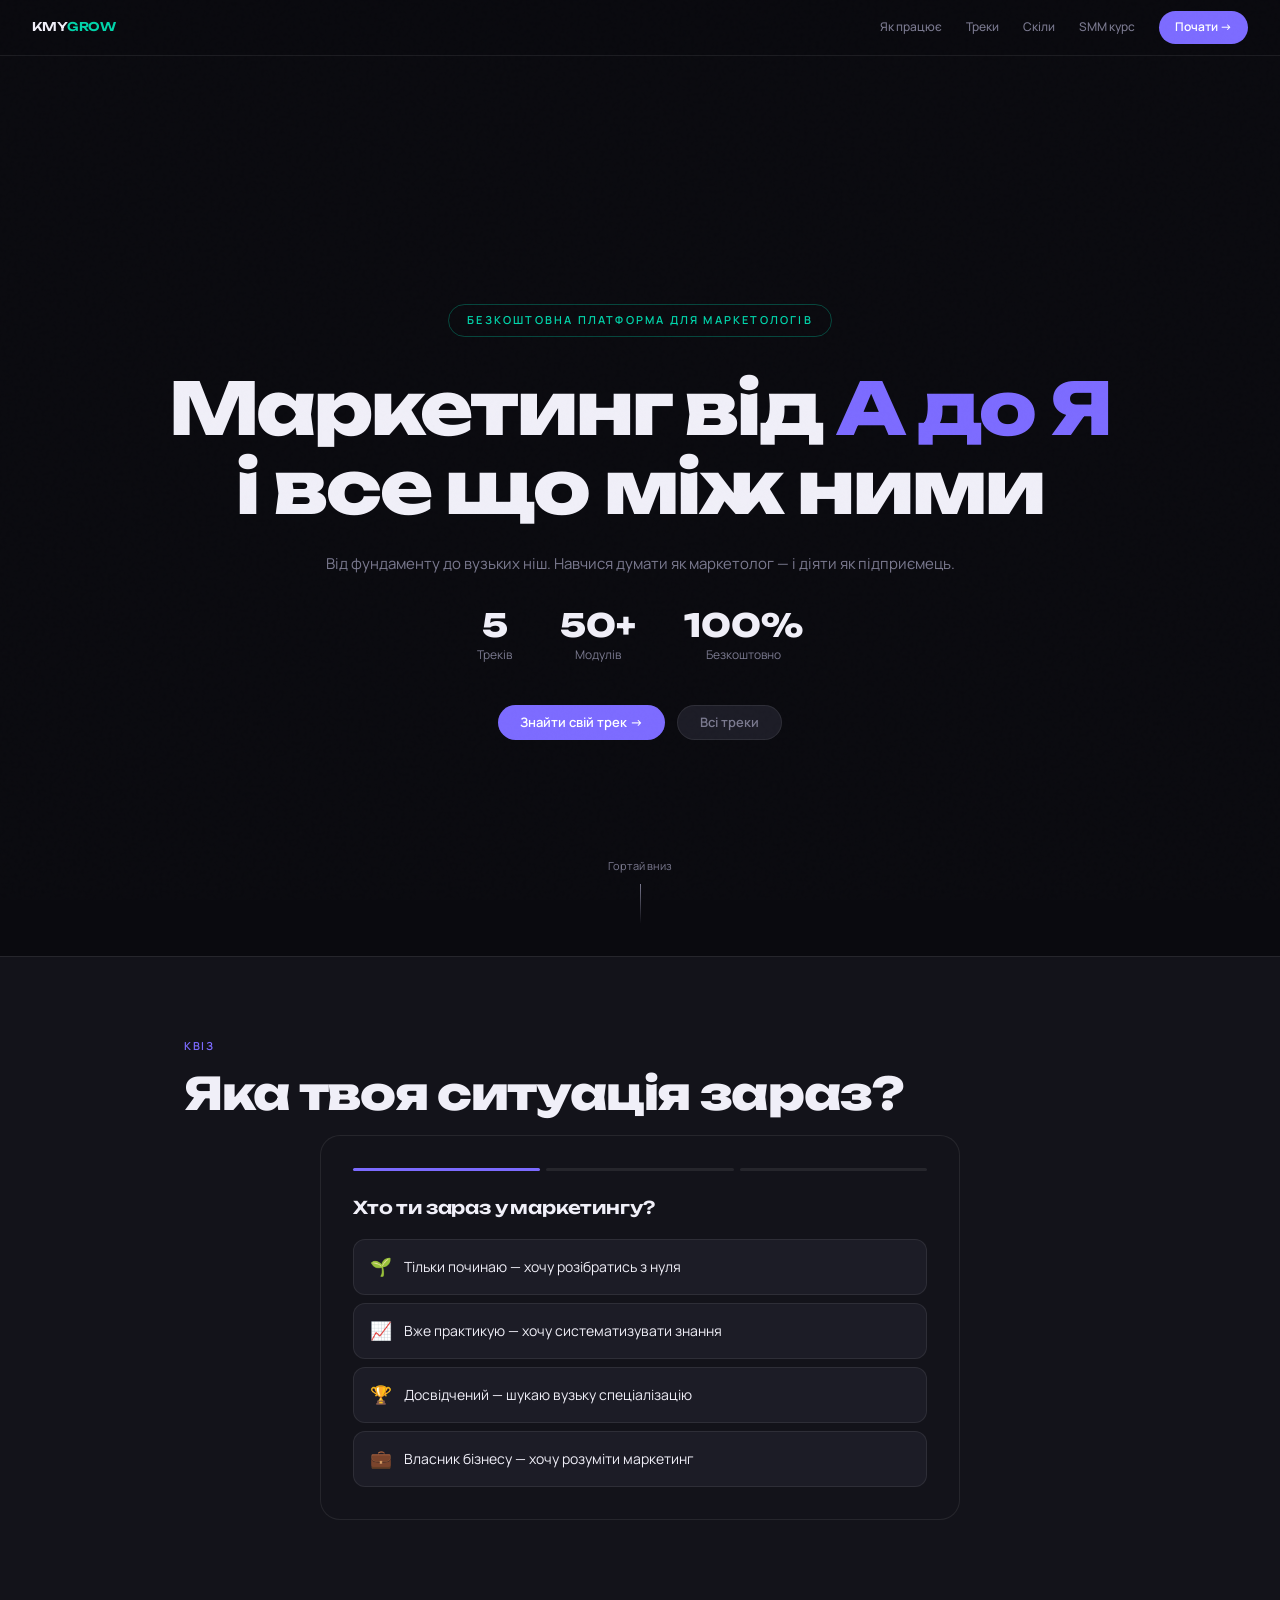
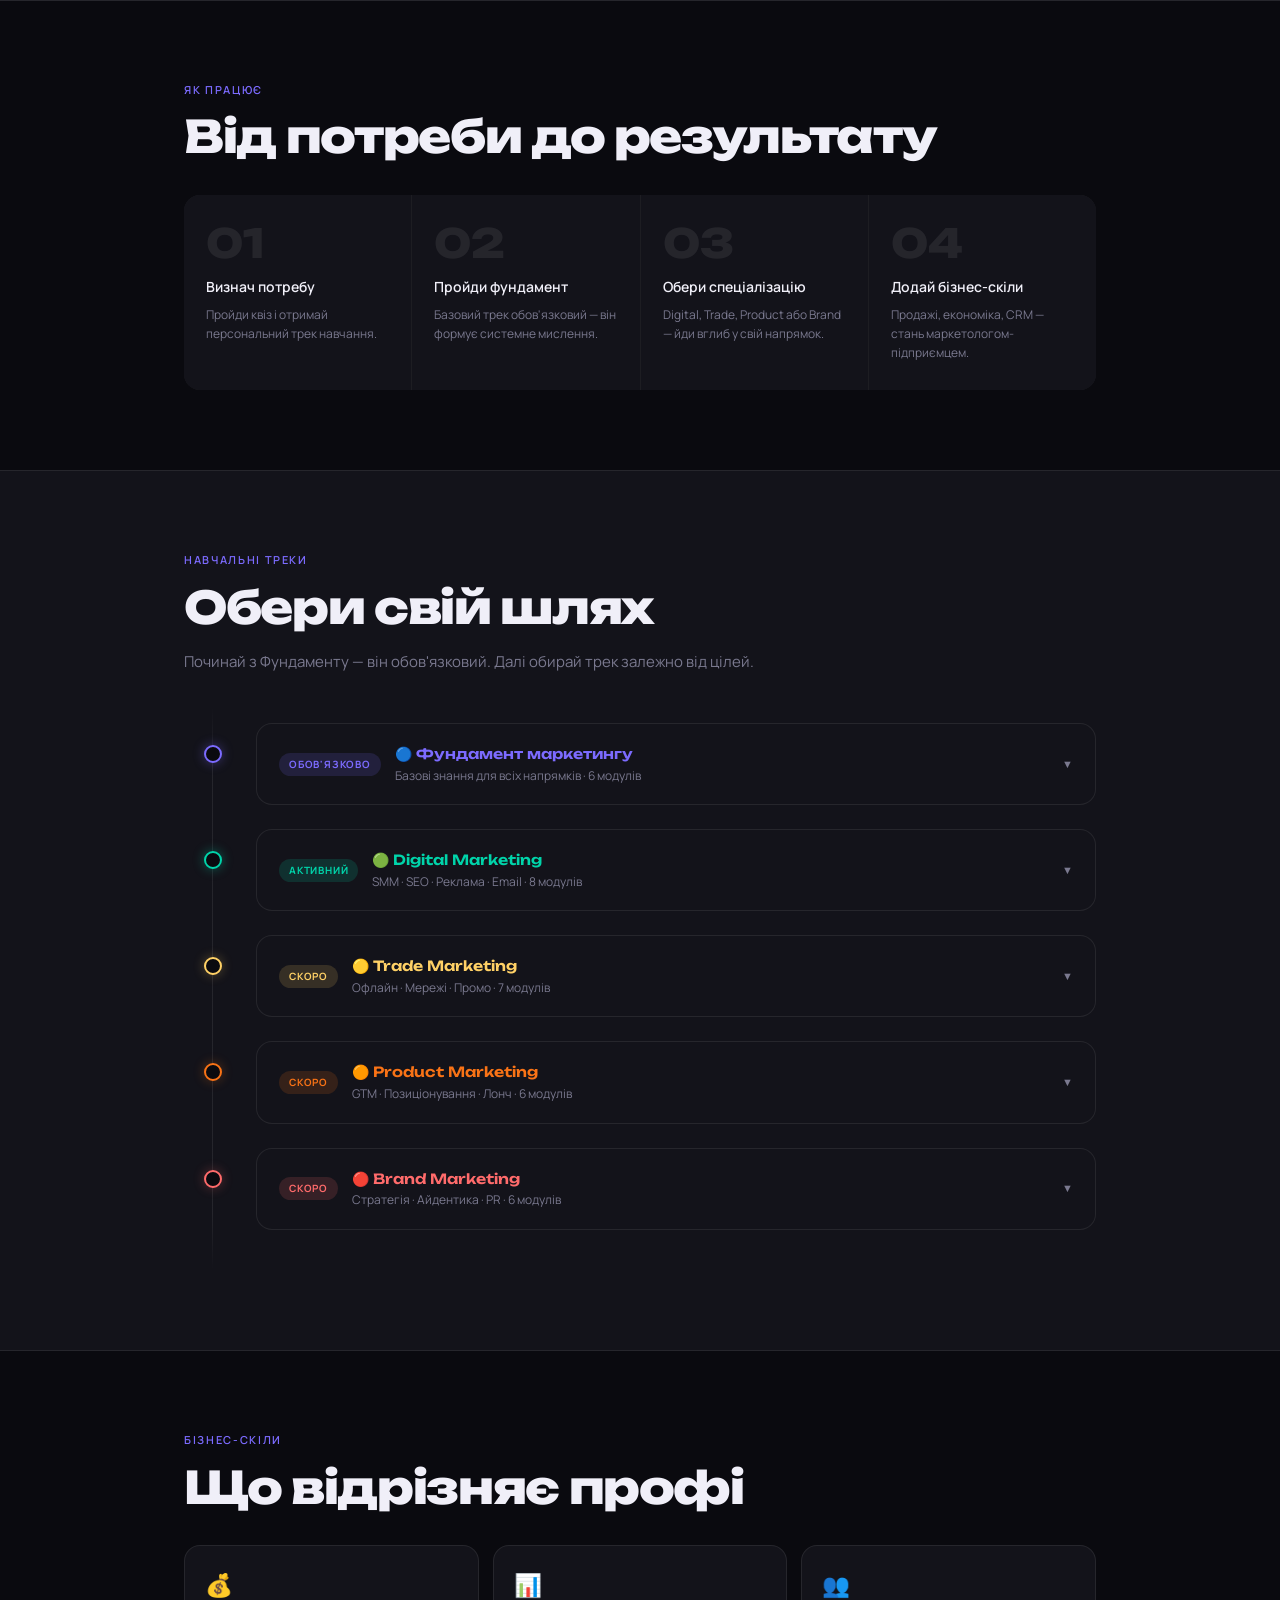
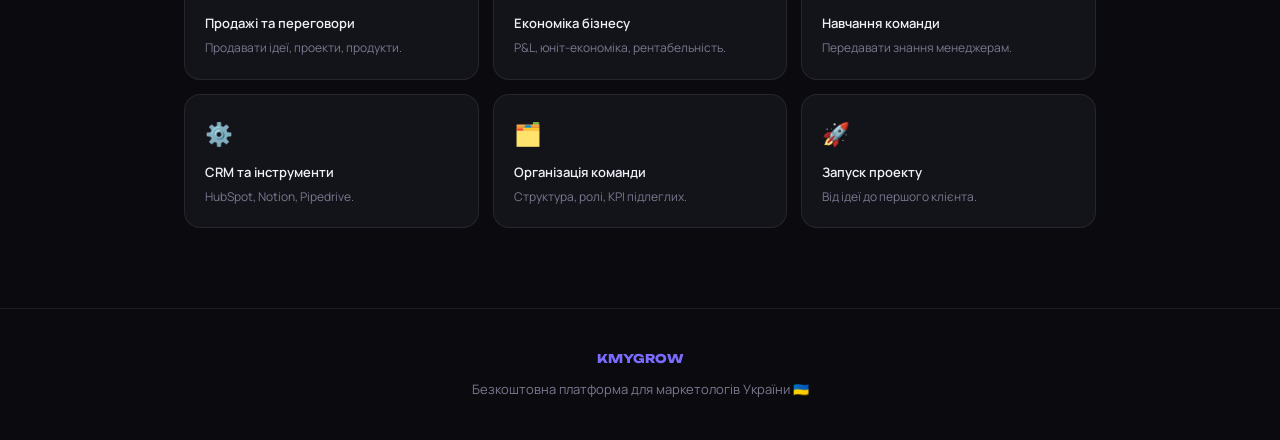
==== commit dc5f5fcf: "Add files via upload" ====
--- a/index.html
+++ b/index.html
@@ -4,636 +4,210 @@
 <meta charset="UTF-8">
 <meta name="viewport" content="width=device-width, initial-scale=1.0">
 <title>KMY GROW — Платформа для маркетологів</title>
-<link href="https://fonts.googleapis.com/css2?family=Unbounded:wght@400;600;800&family=Manrope:wght@400;500;600;700&display=swap" rel="stylesheet">
-<style>
-:root {
-  --bg: #0a0a0f;
-  --surface: #13131a;
-  --surface2: #1c1c26;
-  --border: rgba(255,255,255,0.08);
-  --text: #f0eff8;
-  --muted: #7a798f;
-  --accent: #7c6bff;
-  --accent2: #00d4aa;
-  --accent3: #ff6b6b;
-  --accent4: #ffd166;
-  --accent5: #06b6d4;
-  --font-display: 'Unbounded', sans-serif;
-  --font-body: 'Manrope', sans-serif;
-}
-*,*::before,*::after{box-sizing:border-box;margin:0;padding:0}
-html{scroll-behavior:smooth}
-body{background:var(--bg);color:var(--text);font-family:var(--font-body);font-size:15px;line-height:1.7;overflow-x:hidden}
-
-body::before{content:'';position:fixed;inset:0;background-image:url("data:image/svg+xml,%3Csvg viewBox='0 0 256 256' xmlns='http://www.w3.org/2000/svg'%3E%3Cfilter id='noise'%3E%3CfeTurbulence type='fractalNoise' baseFrequency='0.9' numOctaves='4' stitchTiles='stitch'/%3E%3C/filter%3E%3Crect width='100%25' height='100%25' filter='url(%23noise)' opacity='0.04'/%3E%3C/svg%3E");pointer-events:none;z-index:9999;opacity:0.4}
-
-/* NAV */
-.nav{position:fixed;top:0;left:0;right:0;z-index:100;background:rgba(10,10,15,0.85);backdrop-filter:blur(20px);border-bottom:1px solid var(--border);padding:0 2rem;display:flex;align-items:center;height:56px;gap:2rem}
-.nav-logo{font-family:var(--font-display);font-size:14px;font-weight:800;color:var(--accent);letter-spacing:-0.02em;margin-right:auto}
-.nav-logo span{color:var(--accent2)}
-.nav a{font-size:12px;color:var(--muted);text-decoration:none;font-weight:500;transition:color 0.2s;white-space:nowrap}
-.nav a:hover{color:var(--text)}
-.nav-cta{font-size:12px;padding:6px 16px;border-radius:100px;background:var(--accent);color:#fff;font-weight:600;text-decoration:none;transition:opacity 0.2s;font-family:var(--font-body)}
-.nav-cta:hover{opacity:0.85;color:#fff}
-
-/* HERO */
-.hero{min-height:100vh;display:flex;flex-direction:column;align-items:center;justify-content:center;text-align:center;padding:6rem 2rem 4rem;position:relative;overflow:hidden}
-.glow1{position:absolute;width:800px;height:800px;border-radius:50%;background:radial-gradient(circle,rgba(124,107,255,0.12) 0%,transparent 70%);top:50%;left:50%;transform:translate(-50%,-50%);pointer-events:none;animation:pulse 7s ease-in-out infinite}
-.glow2{position:absolute;width:500px;height:500px;border-radius:50%;background:radial-gradient(circle,rgba(0,212,170,0.08) 0%,transparent 70%);top:20%;right:5%;pointer-events:none;animation:pulse 9s ease-in-out infinite reverse}
-.glow3{position:absolute;width:400px;height:400px;border-radius:50%;background:radial-gradient(circle,rgba(255,209,102,0.06) 0%,transparent 70%);bottom:10%;left:5%;pointer-events:none;animation:pulse 11s ease-in-out infinite}
-@keyframes pulse{0%,100%{opacity:1;transform:translate(-50%,-50%) scale(1)}50%{opacity:0.6;transform:translate(-50%,-50%) scale(1.15)}}
-
-.hero-tag{font-size:11px;font-weight:600;letter-spacing:0.2em;text-transform:uppercase;color:var(--accent2);border:1px solid rgba(0,212,170,0.3);padding:6px 18px;border-radius:100px;margin-bottom:2rem;display:inline-block;animation:fadeUp 0.6s ease both}
-.hero h1{font-family:var(--font-display);font-size:clamp(2.2rem,6vw,4.5rem);font-weight:800;line-height:1.1;letter-spacing:-0.03em;margin-bottom:1.5rem;animation:fadeUp 0.6s ease 0.1s both}
-.hero h1 em{font-style:normal;color:var(--accent)}
-.hero p{font-size:1.1rem;color:var(--muted);max-width:540px;margin:0 auto 3rem;animation:fadeUp 0.6s ease 0.2s both}
-@keyframes fadeUp{from{opacity:0;transform:translateY(24px)}to{opacity:1;transform:translateY(0)}}
-
-.hero-stats{display:flex;gap:3rem;justify-content:center;flex-wrap:wrap;margin-bottom:3rem;animation:fadeUp 0.6s ease 0.3s both}
-.stat-num{font-family:var(--font-display);font-size:2rem;font-weight:800;display:block}
-.stat-label{font-size:12px;color:var(--muted)}
-
-.hero-cta{display:flex;gap:12px;justify-content:center;flex-wrap:wrap;animation:fadeUp 0.6s ease 0.4s both}
-.btn-primary{font-family:var(--font-body);font-size:14px;font-weight:600;padding:12px 28px;border-radius:100px;background:var(--accent);color:#fff;text-decoration:none;transition:all 0.2s;border:none;cursor:pointer}
-.btn-primary:hover{opacity:0.85;transform:translateY(-2px)}
-.btn-secondary{font-family:var(--font-body);font-size:14px;font-weight:600;padding:12px 28px;border-radius:100px;background:transparent;color:var(--text);text-decoration:none;transition:all 0.2s;border:1px solid var(--border);cursor:pointer}
-.btn-secondary:hover{border-color:rgba(255,255,255,0.2);transform:translateY(-2px)}
-
-.scroll-hint{position:absolute;bottom:2rem;left:50%;transform:translateX(-50%);color:var(--muted);font-size:11px;display:flex;flex-direction:column;align-items:center;gap:8px;animation:bounce 2s ease-in-out infinite}
-.scroll-hint::after{content:'';width:1px;height:40px;background:linear-gradient(to bottom,var(--muted),transparent)}
-@keyframes bounce{0%,100%{transform:translateX(-50%) translateY(0)}50%{transform:translateX(-50%) translateY(-8px)}}
-
-/* CONTAINER */
-.container{max-width:960px;margin:0 auto;padding:0 1.5rem}
-section{padding:5rem 0}
-.section-label{font-size:11px;font-weight:600;letter-spacing:0.15em;text-transform:uppercase;color:var(--accent);margin-bottom:0.75rem}
-.section-title{font-family:var(--font-display);font-size:clamp(1.8rem,4vw,2.8rem);font-weight:800;letter-spacing:-0.03em;line-height:1.15;margin-bottom:1rem}
-
-/* QUIZ */
-.quiz-wrap{background:var(--surface);border:1px solid var(--border);border-radius:20px;padding:2.5rem;max-width:680px;margin:0 auto}
-.quiz-step{display:none}
-.quiz-step.active{display:block}
-.quiz-q{font-family:var(--font-display);font-size:1.2rem;font-weight:600;margin-bottom:1.5rem;line-height:1.4}
-.quiz-options{display:flex;flex-direction:column;gap:10px}
-.quiz-option{background:var(--surface2);border:1px solid var(--border);border-radius:12px;padding:14px 18px;cursor:pointer;transition:all 0.2s;text-align:left;font-family:var(--font-body);font-size:14px;color:var(--text);display:flex;align-items:center;gap:12px}
-.quiz-option:hover{border-color:var(--accent);background:rgba(124,107,255,0.08)}
-.quiz-option.selected{border-color:var(--accent);background:rgba(124,107,255,0.12)}
-.quiz-opt-icon{font-size:1.2rem;flex-shrink:0}
-.quiz-progress{display:flex;gap:6px;margin-bottom:1.5rem}
-.quiz-dot{height:3px;flex:1;border-radius:2px;background:var(--border);transition:background 0.3s}
-.quiz-dot.done{background:var(--accent)}
-.quiz-nav{display:flex;justify-content:space-between;align-items:center;margin-top:1.5rem}
-.quiz-back{font-size:13px;color:var(--muted);cursor:pointer;background:none;border:none;font-family:var(--font-body)}
-.quiz-back:hover{color:var(--text)}
-
-/* RESULT */
-.quiz-result{display:none;text-align:center;padding:1rem 0}
-.result-icon{font-size:3rem;margin-bottom:1rem}
-.result-title{font-family:var(--font-display);font-size:1.3rem;font-weight:700;margin-bottom:0.75rem}
-.result-desc{font-size:14px;color:var(--muted);margin-bottom:1.5rem;line-height:1.7}
-.result-tracks{display:flex;flex-wrap:wrap;gap:8px;justify-content:center;margin-bottom:1.5rem}
-.result-track{font-size:12px;font-weight:600;padding:5px 14px;border-radius:100px;border:1px solid}
-
-/* TRACKS ROADMAP */
-.roadmap{position:relative;padding:2rem 0}
-.roadmap-line{position:absolute;left:28px;top:0;bottom:0;width:1px;background:linear-gradient(to bottom,transparent,var(--border) 10%,var(--border) 90%,transparent)}
-.track-item{position:relative;padding-left:72px;margin-bottom:1.5rem}
-.track-dot{position:absolute;left:20px;top:22px;width:18px;height:18px;border-radius:50%;border:2px solid;background:var(--bg);z-index:1}
-.track-card{background:var(--surface);border:1px solid var(--border);border-radius:16px;overflow:hidden;transition:border-color 0.2s,transform 0.2s;cursor:pointer}
-.track-card:hover{border-color:rgba(255,255,255,0.15);transform:translateY(-2px)}
-.track-header{padding:18px 22px;display:flex;align-items:center;gap:14px}
-.track-badge{font-size:10px;font-weight:700;letter-spacing:0.1em;text-transform:uppercase;padding:3px 10px;border-radius:100px}
-.track-info{flex:1}
-.track-title{font-family:var(--font-display);font-size:14px;font-weight:600;letter-spacing:-0.01em;margin-bottom:2px}
-.track-sub{font-size:12px;color:var(--muted)}
-.track-meta{font-size:11px;color:var(--muted);white-space:nowrap}
-.track-body{display:none;padding:0 22px 20px;border-top:1px solid var(--border)}
-.track-body.open{display:block}
-.track-modules{display:flex;flex-wrap:wrap;gap:8px;margin-top:14px}
-.track-module{font-size:12px;padding:4px 12px;border-radius:100px;background:var(--surface2);border:1px solid var(--border);color:var(--muted)}
-.track-chevron{font-size:11px;color:var(--muted);transition:transform 0.3s;margin-left:8px}
-.track-chevron.open{transform:rotate(180deg)}
-
-/* SKILLS GRID */
-.skills-grid{display:grid;grid-template-columns:repeat(auto-fill,minmax(200px,1fr));gap:14px;margin-top:2rem}
-.skill-card{background:var(--surface);border:1px solid var(--border);border-radius:14px;padding:20px;transition:all 0.2s}
-.skill-card:hover{transform:translateY(-3px);border-color:rgba(255,255,255,0.15)}
-.skill-icon{font-size:1.5rem;margin-bottom:10px}
-.skill-title{font-size:13px;font-weight:600;margin-bottom:4px}
-.skill-desc{font-size:12px;color:var(--muted);line-height:1.5}
-.skill-tag{font-size:10px;font-weight:600;letter-spacing:0.08em;text-transform:uppercase;padding:2px 8px;border-radius:100px;margin-top:10px;display:inline-block}
-
-/* HOW IT WORKS */
-.steps-grid{display:grid;grid-template-columns:repeat(auto-fit,minmax(200px,1fr));gap:1px;background:var(--border);border-radius:16px;overflow:hidden;margin-top:2rem}
-.step-card{background:var(--surface);padding:28px 24px}
-.step-num{font-family:var(--font-display);font-size:2.5rem;font-weight:800;color:var(--border);margin-bottom:12px;line-height:1}
-.step-title{font-size:14px;font-weight:600;margin-bottom:6px}
-.step-desc{font-size:12px;color:var(--muted);line-height:1.6}
-
-/* DONATE */
-.donate-wrap{background:var(--surface);border:1px solid var(--border);border-radius:20px;padding:3rem;text-align:center;max-width:560px;margin:0 auto}
-.donate-title{font-family:var(--font-display);font-size:1.5rem;font-weight:700;margin-bottom:0.75rem}
-.donate-desc{font-size:14px;color:var(--muted);margin-bottom:2rem;line-height:1.7}
-.donate-amounts{display:flex;gap:10px;justify-content:center;flex-wrap:wrap;margin-bottom:1.5rem}
-.donate-btn{font-family:var(--font-body);font-size:13px;font-weight:600;padding:8px 20px;border-radius:100px;border:1px solid var(--border);background:var(--surface2);color:var(--muted);cursor:pointer;transition:all 0.2s}
-.donate-btn:hover,.donate-btn.active{border-color:var(--accent2);color:var(--accent2);background:rgba(0,212,170,0.08)}
-.donate-input-wrap{display:flex;gap:10px;justify-content:center;margin-bottom:1rem}
-.donate-input{background:var(--surface2);border:1px solid var(--border);border-radius:10px;padding:10px 16px;color:var(--text);font-family:var(--font-body);font-size:14px;width:160px;outline:none;transition:border 0.2s}
-.donate-input:focus{border-color:var(--accent2)}
-.donate-submit{font-family:var(--font-body);font-size:14px;font-weight:600;padding:10px 24px;border-radius:100px;background:var(--accent2);color:#000;border:none;cursor:pointer;transition:opacity 0.2s}
-.donate-submit:hover{opacity:0.85}
-.donate-note{font-size:11px;color:var(--muted)}
-
-/* FOOTER */
-footer{border-top:1px solid var(--border);padding:2.5rem;text-align:center;color:var(--muted);font-size:13px}
-footer strong{color:var(--accent);font-family:var(--font-display);font-size:12px}
-
-/* RESPONSIVE */
-@media(max-width:600px){
-  .nav a:not(.nav-cta){display:none}
-  .steps-grid{grid-template-columns:1fr}
-  .hero-stats{gap:1.5rem}
-}
-</style>
+<link rel="stylesheet" href="css/main.css">
+<link rel="stylesheet" href="css/index.css">
 </head>
 <body>
 
-<!-- NAV -->
 <nav class="nav">
-  <div class="nav-logo">KMY<span>GROW</span></div>
+  <a href="index.html" class="nav-logo">KMY<span>GROW</span></a>
   <a href="#how">Як працює</a>
   <a href="#tracks">Треки</a>
   <a href="#skills">Скіли</a>
-  <a href="#donate">Підтримати</a>
+  <a href="pages/smm-course.html">SMM курс</a>
   <a href="#quiz" class="nav-cta">Почати →</a>
 </nav>
 
-<!-- HERO -->
 <section class="hero">
-  <div class="glow1"></div>
-  <div class="glow2"></div>
-  <div class="glow3"></div>
-  <div class="hero-tag">Безкоштовна платформа для маркетологів</div>
-  <h1>Маркетинг від <em>А до Я</em><br>і все що між ними</h1>
-  <p>Від фундаменту до вузьких ніш. Від стратегії до запуску бізнесу. Навчися думати як маркетолог — і діяти як підприємець.</p>
-  <div class="hero-stats">
-    <div><span class="stat-num">9</span><span class="stat-label">Треків навчання</span></div>
+  <div class="hero-tag fade-up">Безкоштовна платформа для маркетологів</div>
+  <h1 class="fade-up-1">Маркетинг від <em>А до Я</em><br>і все що між ними</h1>
+  <p class="desc fade-up-2">Від фундаменту до вузьких ніш. Навчися думати як маркетолог — і діяти як підприємець.</p>
+  <div class="hero-stats fade-up-3">
+    <div><span class="stat-num">5</span><span class="stat-label">Треків</span></div>
     <div><span class="stat-num">50+</span><span class="stat-label">Модулів</span></div>
     <div><span class="stat-num">100%</span><span class="stat-label">Безкоштовно</span></div>
   </div>
-  <div class="hero-cta">
-    <a href="#quiz" class="btn-primary">Знайти свій трек →</a>
-    <a href="#tracks" class="btn-secondary">Переглянути всі треки</a>
+  <div class="hero-btns fade-up-4">
+    <a href="#quiz" class="btn btn-primary">Знайти свій трек →</a>
+    <a href="#tracks" class="btn btn-secondary">Всі треки</a>
   </div>
   <div class="scroll-hint">Гортай вниз</div>
 </section>
 
-<!-- QUIZ -->
-<div style="background:var(--surface);border-top:1px solid var(--border);border-bottom:1px solid var(--border);padding:5rem 0" id="quiz">
-<div class="container">
-  <div class="section-label">Квіз</div>
-  <h2 class="section-title" style="margin-bottom:2.5rem">Яка твоя<br>ситуація зараз?</h2>
-
+<div class="section-dark" id="quiz">
+<div class="container">
+  <span class="label">Квіз</span>
+  <h2 class="title">Яка твоя ситуація зараз?</h2>
   <div class="quiz-wrap">
     <div class="quiz-progress">
-      <div class="quiz-dot done" id="dot1"></div>
+      <div class="quiz-dot active" id="dot1"></div>
       <div class="quiz-dot" id="dot2"></div>
       <div class="quiz-dot" id="dot3"></div>
     </div>
-
-    <!-- Step 1 -->
     <div class="quiz-step active" id="step1">
       <div class="quiz-q">Хто ти зараз у маркетингу?</div>
       <div class="quiz-options">
-        <div class="quiz-option" onclick="selectOption(1,'beginner')"><span class="quiz-opt-icon">🌱</span>Тільки починаю — хочу розібратись з нуля</div>
-        <div class="quiz-option" onclick="selectOption(1,'mid')"><span class="quiz-opt-icon">📈</span>Вже практикую — хочу систематизувати знання</div>
-        <div class="quiz-option" onclick="selectOption(1,'senior')"><span class="quiz-opt-icon">🏆</span>Досвідчений — шукаю вузьку спеціалізацію</div>
-        <div class="quiz-option" onclick="selectOption(1,'business')"><span class="quiz-opt-icon">💼</span>Власник бізнесу — хочу розуміти маркетинг</div>
-      </div>
-    </div>
-
-    <!-- Step 2 -->
+        <div class="quiz-opt" onclick="selectOpt(1,'beginner')"><span>🌱</span>Тільки починаю — хочу розібратись з нуля</div>
+        <div class="quiz-opt" onclick="selectOpt(1,'mid')"><span>📈</span>Вже практикую — хочу систематизувати знання</div>
+        <div class="quiz-opt" onclick="selectOpt(1,'senior')"><span>🏆</span>Досвідчений — шукаю вузьку спеціалізацію</div>
+        <div class="quiz-opt" onclick="selectOpt(1,'business')"><span>💼</span>Власник бізнесу — хочу розуміти маркетинг</div>
+      </div>
+    </div>
     <div class="quiz-step" id="step2">
-      <div class="quiz-q">Яка твоя головна потреба прямо зараз?</div>
+      <div class="quiz-q">Яка твоя головна потреба?</div>
       <div class="quiz-options">
-        <div class="quiz-option" onclick="selectOption(2,'digital')"><span class="quiz-opt-icon">📱</span>Просувати бізнес онлайн (соцмережі, реклама, SEO)</div>
-        <div class="quiz-option" onclick="selectOption(2,'trade')"><span class="quiz-opt-icon">🏪</span>Розвивати продажі в офлайн точках і мережах</div>
-        <div class="quiz-option" onclick="selectOption(2,'product')"><span class="quiz-opt-icon">🚀</span>Вивести новий продукт чи бренд на ринок</div>
-        <div class="quiz-option" onclick="selectOption(2,'team')"><span class="quiz-opt-icon">👥</span>Побудувати та навчити маркетингову команду</div>
-        <div class="quiz-option" onclick="selectOption(2,'full')"><span class="quiz-opt-icon">🎯</span>Стати повноцінним маркетологом від А до Я</div>
-      </div>
-      <div class="quiz-nav"><button class="quiz-back" onclick="goBack(2)">← Назад</button></div>
-    </div>
-
-    <!-- Step 3 -->
+        <div class="quiz-opt" onclick="selectOpt(2,'digital')"><span>📱</span>Просувати бізнес онлайн</div>
+        <div class="quiz-opt" onclick="selectOpt(2,'trade')"><span>🏪</span>Розвивати офлайн продажі</div>
+        <div class="quiz-opt" onclick="selectOpt(2,'product')"><span>🚀</span>Вивести продукт на ринок</div>
+        <div class="quiz-opt" onclick="selectOpt(2,'team')"><span>👥</span>Побудувати маркетингову команду</div>
+        <div class="quiz-opt" onclick="selectOpt(2,'full')"><span>🎯</span>Стати маркетологом від А до Я</div>
+      </div>
+      <div style="margin-top:1rem"><button class="btn btn-ghost" onclick="goBack(2)">← Назад</button></div>
+    </div>
     <div class="quiz-step" id="step3">
-      <div class="quiz-q">Скільки часу готовий виділяти на навчання?</div>
+      <div class="quiz-q">Скільки часу готовий виділяти?</div>
       <div class="quiz-options">
-        <div class="quiz-option" onclick="selectOption(3,'low')"><span class="quiz-opt-icon">⏰</span>30–60 хвилин на день</div>
-        <div class="quiz-option" onclick="selectOption(3,'mid')"><span class="quiz-opt-icon">🔥</span>1–2 години на день</div>
-        <div class="quiz-option" onclick="selectOption(3,'high')"><span class="quiz-opt-icon">💪</span>3+ години — хочу швидко</div>
-      </div>
-      <div class="quiz-nav"><button class="quiz-back" onclick="goBack(3)">← Назад</button></div>
-    </div>
-
-    <!-- Result -->
+        <div class="quiz-opt" onclick="selectOpt(3,'low')"><span>⏰</span>30–60 хвилин на день</div>
+        <div class="quiz-opt" onclick="selectOpt(3,'mid')"><span>🔥</span>1–2 години на день</div>
+        <div class="quiz-opt" onclick="selectOpt(3,'high')"><span>💪</span>3+ години — хочу швидко</div>
+      </div>
+      <div style="margin-top:1rem"><button class="btn btn-ghost" onclick="goBack(3)">← Назад</button></div>
+    </div>
     <div class="quiz-result" id="quizResult">
-      <div class="result-icon" id="resultIcon">🎯</div>
-      <div class="result-title" id="resultTitle"></div>
-      <div class="result-desc" id="resultDesc"></div>
-      <div class="result-tracks" id="resultTracks"></div>
-      <a href="#tracks" class="btn-primary" style="display:inline-block;text-decoration:none">Переглянути треки →</a>
-      <div style="margin-top:12px"><button class="quiz-back" onclick="resetQuiz()">Пройти ще раз</button></div>
-    </div>
-  </div>
-</div>
-</div>
-
-<!-- HOW IT WORKS -->
+      <div class="result-icon" id="rIcon">🎯</div>
+      <div class="result-title" id="rTitle"></div>
+      <div class="result-desc" id="rDesc"></div>
+      <div class="result-tracks" id="rTracks"></div>
+      <a href="#tracks" class="btn btn-primary" style="margin-top:1rem">Переглянути треки →</a>
+      <div style="margin-top:10px"><button class="btn btn-ghost" onclick="resetQuiz()">Пройти ще раз</button></div>
+    </div>
+  </div>
+</div>
+</div>
+
 <section id="how">
 <div class="container">
-  <div class="section-label">Як працює</div>
-  <h2 class="section-title">Від потреби<br>до результату</h2>
-  <div class="steps-grid">
-    <div class="step-card">
-      <div class="step-num">01</div>
-      <div class="step-title">Визнач свою потребу</div>
-      <div class="step-desc">Пройди квіз і отримай персональну рекомендацію треку навчання відповідно до твоєї ситуації.</div>
-    </div>
-    <div class="step-card">
-      <div class="step-num">02</div>
-      <div class="step-title">Пройди фундамент</div>
-      <div class="step-desc">Базовий трек обов'язковий для всіх — він формує системне мислення маркетолога.</div>
-    </div>
-    <div class="step-card">
-      <div class="step-num">03</div>
-      <div class="step-title">Обери спеціалізацію</div>
-      <div class="step-desc">Digital, Trade, Product або Brand маркетинг — йди вглиб у свій напрямок.</div>
-    </div>
-    <div class="step-card">
-      <div class="step-num">04</div>
-      <div class="step-title">Додай бізнес-скіли</div>
-      <div class="step-desc">Продажі, економіка, CRM, управління командою — стань маркетологом що думає як підприємець.</div>
-    </div>
+  <span class="label">Як працює</span>
+  <h2 class="title">Від потреби до результату</h2>
+  <div class="how-grid">
+    <div class="how-card anim"><div class="how-num">01</div><div class="how-title">Визнач потребу</div><div class="how-desc">Пройди квіз і отримай персональний трек навчання.</div></div>
+    <div class="how-card anim"><div class="how-num">02</div><div class="how-title">Пройди фундамент</div><div class="how-desc">Базовий трек обов'язковий — він формує системне мислення.</div></div>
+    <div class="how-card anim"><div class="how-num">03</div><div class="how-title">Обери спеціалізацію</div><div class="how-desc">Digital, Trade, Product або Brand — йди вглиб у свій напрямок.</div></div>
+    <div class="how-card anim"><div class="how-num">04</div><div class="how-title">Додай бізнес-скіли</div><div class="how-desc">Продажі, економіка, CRM — стань маркетологом-підприємцем.</div></div>
   </div>
 </div>
 </section>
 
-<!-- TRACKS -->
-<div style="background:var(--surface);border-top:1px solid var(--border);border-bottom:1px solid var(--border);padding:5rem 0" id="tracks">
-<div class="container">
-  <div class="section-label">Навчальні треки</div>
-  <h2 class="section-title">Обери свій шлях</h2>
-  <p style="color:var(--muted);margin-bottom:3rem;max-width:520px;">Починай з Фундаменту — він обов'язковий. Далі обирай трек або кілька залежно від цілей.</p>
-
+<div class="section-dark" id="tracks">
+<div class="container">
+  <span class="label">Навчальні треки</span>
+  <h2 class="title">Обери свій шлях</h2>
+  <p class="desc">Починай з Фундаменту — він обов'язковий. Далі обирай трек залежно від цілей.</p>
   <div class="roadmap">
-    <div class="roadmap-line"></div>
-
-    <!-- FOUNDATION -->
-    <div class="track-item">
-      <div class="track-dot" style="border-color:#7c6bff;box-shadow:0 0 12px rgba(124,107,255,0.5)"></div>
-      <div class="track-card" onclick="toggleTrack(this)">
-        <div class="track-header">
-          <div><span class="track-badge" style="background:rgba(124,107,255,0.15);color:#7c6bff;">Обов'язково</span></div>
-          <div class="track-info">
-            <div class="track-title">🔵 Фундамент маркетингу</div>
-            <div class="track-sub">Базові знання для всіх напрямків</div>
+
+    <div class="roadmap-item anim">
+      <div class="roadmap-dot" style="color:var(--track-foundation);box-shadow:0 0 12px rgba(124,107,255,0.4)"></div>
+      <div class="accordion">
+        <div class="accordion-header">
+          <span class="badge" style="background:rgba(124,107,255,0.15);color:var(--track-foundation)">Обов'язково</span>
+          <div style="flex:1"><div style="font-family:var(--font-display);font-size:14px;font-weight:600;color:var(--track-foundation)">🔵 Фундамент маркетингу</div><div style="font-size:12px;color:var(--muted)">Базові знання для всіх напрямків · 6 модулів</div></div>
+          <span class="accordion-chevron">▼</span>
+        </div>
+        <div class="accordion-body">
+          <p style="font-size:13px;color:var(--muted);margin:14px 0 12px">Системна база без якої неможливо рухатись далі. Стратегічне мислення, психологія, аналітика.</p>
+          <div style="display:flex;flex-wrap:wrap;gap:8px;margin-bottom:14px">
+            <span class="tag">Основи маркетингу</span><span class="tag">Психологія споживача</span><span class="tag">Ринок та конкуренти</span><span class="tag">Аналітика та дані</span><span class="tag">Стратегічне планування</span><span class="tag">Бренд та позиціонування</span>
           </div>
-          <div class="track-meta">6 модулів</div>
-          <div class="track-chevron">▼</div>
-        </div>
-        <div class="track-body">
-          <p style="font-size:13px;color:var(--muted);margin-top:14px;">Системна база без якої неможливо рухатись далі. Тут ти навчишся думати як маркетолог — стратегічно, аналітично, орієнтовано на клієнта.</p>
-          <div class="track-modules">
-            <span class="track-module">Основи маркетингу</span>
-            <span class="track-module">Психологія споживача</span>
-            <span class="track-module">Ринок та конкуренти</span>
-            <span class="track-module">Аналітика та дані</span>
-            <span class="track-module">Стратегічне планування</span>
-            <span class="track-module">Бренд та позиціонування</span>
+          <a href="pages/foundation.html" class="btn btn-primary">Перейти до треку →</a>
+        </div>
+      </div>
+    </div>
+
+    <div class="roadmap-item anim">
+      <div class="roadmap-dot" style="color:var(--track-digital);box-shadow:0 0 12px rgba(0,212,170,0.4)"></div>
+      <div class="accordion">
+        <div class="accordion-header">
+          <span class="badge" style="background:rgba(0,212,170,0.15);color:var(--track-digital)">Активний</span>
+          <div style="flex:1"><div style="font-family:var(--font-display);font-size:14px;font-weight:600;color:var(--track-digital)">🟢 Digital Marketing</div><div style="font-size:12px;color:var(--muted)">SMM · SEO · Реклама · Email · 8 модулів</div></div>
+          <span class="accordion-chevron">▼</span>
+        </div>
+        <div class="accordion-body">
+          <p style="font-size:13px;color:var(--muted);margin:14px 0 12px">Повний цифровий маркетинг від стратегії до аналітики. Включає повний SMM курс із сертифікацією HubSpot.</p>
+          <div style="display:flex;flex-wrap:wrap;gap:8px;margin-bottom:14px">
+            <span class="tag">SMM стратегія</span><span class="tag">Контент-маркетинг</span><span class="tag">SEO</span><span class="tag">Таргетована реклама</span><span class="tag">Email маркетинг</span><span class="tag">Веб-аналітика</span>
           </div>
-        </div>
-      </div>
-    </div>
-
-    <!-- DIGITAL -->
-    <div class="track-item">
-      <div class="track-dot" style="border-color:#00d4aa;box-shadow:0 0 12px rgba(0,212,170,0.4)"></div>
-      <div class="track-card" onclick="toggleTrack(this)">
-        <div class="track-header">
-          <div><span class="track-badge" style="background:rgba(0,212,170,0.15);color:#00d4aa;">Популярний</span></div>
-          <div class="track-info">
-            <div class="track-title">🟢 Digital Marketing</div>
-            <div class="track-sub">SMM · SEO · Реклама · Email · Аналітика</div>
-          </div>
-          <div class="track-meta">8 модулів</div>
-          <div class="track-chevron">▼</div>
-        </div>
-        <div class="track-body">
-          <p style="font-size:13px;color:var(--muted);margin-top:14px;">Повний цифровий маркетинг: від стратегії присутності в онлайні до налаштування реклами та вимірювання результатів.</p>
-          <div class="track-modules">
-            <span class="track-module">SMM стратегія</span>
-            <span class="track-module">Контент-маркетинг</span>
-            <span class="track-module">SEO основи</span>
-            <span class="track-module">Таргетована реклама</span>
-            <span class="track-module">Email маркетинг</span>
-            <span class="track-module">Веб-аналітика</span>
-            <span class="track-module">Відео-маркетинг</span>
-            <span class="track-module">Influencer маркетинг</span>
-          </div>
-        </div>
-      </div>
-    </div>
-
-    <!-- TRADE -->
-    <div class="track-item">
-      <div class="track-dot" style="border-color:#ffd166;box-shadow:0 0 12px rgba(255,209,102,0.4)"></div>
-      <div class="track-card" onclick="toggleTrack(this)">
-        <div class="track-header">
-          <div><span class="track-badge" style="background:rgba(255,209,102,0.15);color:#ffd166;">Вузький</span></div>
-          <div class="track-info">
-            <div class="track-title">🟡 Trade Marketing</div>
-            <div class="track-sub">Офлайн продажі · Мережі · Промо · Полиця</div>
-          </div>
-          <div class="track-meta">7 модулів</div>
-          <div class="track-chevron">▼</div>
-        </div>
-        <div class="track-body">
-          <p style="font-size:13px;color:var(--muted);margin-top:14px;">Маркетинг у каналі продажів: як просувати продукт у роздрібних мережах, керувати промо та збільшувати продажі на полиці.</p>
-          <div class="track-modules">
-            <span class="track-module">Канали дистрибуції</span>
-            <span class="track-module">Категорійний менеджмент</span>
-            <span class="track-module">Мерчандайзинг</span>
-            <span class="track-module">Промо-активності</span>
-            <span class="track-module">Робота з мережами</span>
-            <span class="track-module">Трейд-аналітика</span>
-            <span class="track-module">Переговори з ритейлом</span>
-          </div>
-        </div>
-      </div>
-    </div>
-
-    <!-- PRODUCT -->
-    <div class="track-item">
-      <div class="track-dot" style="border-color:#f97316;box-shadow:0 0 12px rgba(249,115,22,0.4)"></div>
-      <div class="track-card" onclick="toggleTrack(this)">
-        <div class="track-header">
-          <div><span class="track-badge" style="background:rgba(249,115,22,0.15);color:#f97316;">Вузький</span></div>
-          <div class="track-info">
-            <div class="track-title">🟠 Product Marketing</div>
-            <div class="track-sub">GTM · Позиціонування · Лонч · Конкуренти</div>
-          </div>
-          <div class="track-meta">6 модулів</div>
-          <div class="track-chevron">▼</div>
-        </div>
-        <div class="track-body">
-          <p style="font-size:13px;color:var(--muted);margin-top:14px;">Як виводити продукт на ринок: від дослідження і позиціонування до Go-to-Market стратегії та роботи з командою продукту.</p>
-          <div class="track-modules">
-            <span class="track-module">Дослідження ринку</span>
-            <span class="track-module">Позиціонування продукту</span>
-            <span class="track-module">Go-to-Market стратегія</span>
-            <span class="track-module">Конкурентний аналіз</span>
-            <span class="track-module">Продуктовий лонч</span>
-            <span class="track-module">Lifecycle маркетинг</span>
-          </div>
-        </div>
-      </div>
-    </div>
-
-    <!-- BRAND -->
-    <div class="track-item">
-      <div class="track-dot" style="border-color:#ff6b6b;box-shadow:0 0 12px rgba(255,107,107,0.4)"></div>
-      <div class="track-card" onclick="toggleTrack(this)">
-        <div class="track-header">
-          <div><span class="track-badge" style="background:rgba(255,107,107,0.15);color:#ff6b6b;">Популярний</span></div>
-          <div class="track-info">
-            <div class="track-title">🔴 Brand Marketing</div>
-            <div class="track-sub">Бренд-стратегія · Айдентика · PR · Сторітелінг</div>
-          </div>
-          <div class="track-meta">6 модулів</div>
-          <div class="track-chevron">▼</div>
-        </div>
-        <div class="track-body">
-          <p style="font-size:13px;color:var(--muted);margin-top:14px;">Як будувати сильний бренд: від місії та цінностей до айдентики, тональності комунікації та управління репутацією.</p>
-          <div class="track-modules">
-            <span class="track-module">Бренд-стратегія</span>
-            <span class="track-module">Айдентика та TOV</span>
-            <span class="track-module">Сторітелінг</span>
-            <span class="track-module">PR та медіа</span>
-            <span class="track-module">Управління репутацією</span>
-            <span class="track-module">Brand health tracking</span>
-          </div>
-        </div>
-      </div>
-    </div>
-
-  </div>
-</div>
-</div>
-
-<!-- SKILLS -->
+          <a href="pages/smm-course.html" class="btn btn-primary">Перейти до треку →</a>
+        </div>
+      </div>
+    </div>
+
+    <div class="roadmap-item anim">
+      <div class="roadmap-dot" style="color:var(--track-trade);box-shadow:0 0 12px rgba(255,209,102,0.3)"></div>
+      <div class="accordion">
+        <div class="accordion-header">
+          <span class="badge" style="background:rgba(255,209,102,0.15);color:var(--track-trade)">Скоро</span>
+          <div style="flex:1"><div style="font-family:var(--font-display);font-size:14px;font-weight:600;color:var(--track-trade)">🟡 Trade Marketing</div><div style="font-size:12px;color:var(--muted)">Офлайн · Мережі · Промо · 7 модулів</div></div>
+          <span class="accordion-chevron">▼</span>
+        </div>
+        <div class="accordion-body">
+          <p style="font-size:13px;color:var(--muted);margin:14px 0">Маркетинг у каналі продажів. Мерчандайзинг, промо, робота з роздрібними мережами. ⏳ Трек у розробці.</p>
+        </div>
+      </div>
+    </div>
+
+    <div class="roadmap-item anim">
+      <div class="roadmap-dot" style="color:var(--track-product);box-shadow:0 0 12px rgba(249,115,22,0.3)"></div>
+      <div class="accordion">
+        <div class="accordion-header">
+          <span class="badge" style="background:rgba(249,115,22,0.15);color:var(--track-product)">Скоро</span>
+          <div style="flex:1"><div style="font-family:var(--font-display);font-size:14px;font-weight:600;color:var(--track-product)">🟠 Product Marketing</div><div style="font-size:12px;color:var(--muted)">GTM · Позиціонування · Лонч · 6 модулів</div></div>
+          <span class="accordion-chevron">▼</span>
+        </div>
+        <div class="accordion-body">
+          <p style="font-size:13px;color:var(--muted);margin:14px 0">Як виводити продукт на ринок. GTM стратегія, позиціонування, конкурентний аналіз. ⏳ Трек у розробці.</p>
+        </div>
+      </div>
+    </div>
+
+    <div class="roadmap-item anim">
+      <div class="roadmap-dot" style="color:var(--track-brand);box-shadow:0 0 12px rgba(255,107,107,0.3)"></div>
+      <div class="accordion">
+        <div class="accordion-header">
+          <span class="badge" style="background:rgba(255,107,107,0.15);color:var(--track-brand)">Скоро</span>
+          <div style="flex:1"><div style="font-family:var(--font-display);font-size:14px;font-weight:600;color:var(--track-brand)">🔴 Brand Marketing</div><div style="font-size:12px;color:var(--muted)">Стратегія · Айдентика · PR · 6 модулів</div></div>
+          <span class="accordion-chevron">▼</span>
+        </div>
+        <div class="accordion-body">
+          <p style="font-size:13px;color:var(--muted);margin:14px 0">Як будувати сильний бренд від місії до айдентики. TOV, сторітелінг, управління репутацією. ⏳ Трек у розробці.</p>
+        </div>
+      </div>
+    </div>
+
+  </div>
+</div>
+</div>
+
 <section id="skills">
 <div class="container">
-  <div class="section-label">Додаткові скіли</div>
-  <h2 class="section-title">Бізнес-скіли що<br>відрізняють профі</h2>
-  <p style="color:var(--muted);max-width:520px;">Унікальна частина курсу — знання що виходять за рамки маркетингу і роблять тебе цінним для будь-якого бізнесу.</p>
-
-  <div class="skills-grid">
-    <div class="skill-card">
-      <div class="skill-icon">💰</div>
-      <div class="skill-title">Продажі та переговори</div>
-      <div class="skill-desc">Навчися продавати ідеї, проекти та продукти. Переговори з партнерами, клієнтами та керівництвом.</div>
-      <span class="skill-tag" style="background:rgba(0,212,170,0.1);color:#00d4aa;">Бізнес</span>
-    </div>
-    <div class="skill-card">
-      <div class="skill-icon">📊</div>
-      <div class="skill-title">Економіка бізнесу</div>
-      <div class="skill-desc">P&L, юніт-економіка, рентабельність. Маркетолог що розуміє цифри — на вагу золота.</div>
-      <span class="skill-tag" style="background:rgba(255,209,102,0.1);color:#ffd166;">Фінанси</span>
-    </div>
-    <div class="skill-card">
-      <div class="skill-icon">👥</div>
-      <div class="skill-title">Навчання команди</div>
-      <div class="skill-desc">Як навчати менеджерів з продажу, передавати знання підлеглим та будувати культуру навчання.</div>
-      <span class="skill-tag" style="background:rgba(124,107,255,0.1);color:#7c6bff;">Управління</span>
-    </div>
-    <div class="skill-card">
-      <div class="skill-icon">🗂️</div>
-      <div class="skill-title">Організація команди</div>
-      <div class="skill-desc">Структура відділу маркетингу, ролі та відповідальності, KPI для підлеглих, найм.</div>
-      <span class="skill-tag" style="background:rgba(124,107,255,0.1);color:#7c6bff;">Управління</span>
-    </div>
-    <div class="skill-card">
-      <div class="skill-icon">⚙️</div>
-      <div class="skill-title">CRM та інструменти</div>
-      <div class="skill-desc">HubSpot, Notion, Pipedrive, Airtable — налаштування систем для маркетингу та продажів.</div>
-      <span class="skill-tag" style="background:rgba(6,182,212,0.1);color:#06b6d4;">Інструменти</span>
-    </div>
-    <div class="skill-card">
-      <div class="skill-icon">📧</div>
-      <div class="skill-title">Email маркетинг</div>
-      <div class="skill-desc">Стратегія, сегментація, автоматизація, аналітика email кампаній від А до Я.</div>
-      <span class="skill-tag" style="background:rgba(0,212,170,0.1);color:#00d4aa;">Digital</span>
-    </div>
-    <div class="skill-card">
-      <div class="skill-icon">🚀</div>
-      <div class="skill-title">Запуск проекту</div>
-      <div class="skill-desc">Від ідеї до першого клієнта — як запустити маркетинг з нуля самостійно без великого бюджету.</div>
-      <span class="skill-tag" style="background:rgba(249,115,22,0.1);color:#f97316;">Підприємництво</span>
-    </div>
-    <div class="skill-card">
-      <div class="skill-icon">📣</div>
-      <div class="skill-title">PR та комунікації</div>
-      <div class="skill-desc">Робота з медіа, кризові комунікації, побудова репутації бренду в публічному просторі.</div>
-      <span class="skill-tag" style="background:rgba(255,107,107,0.1);color:#ff6b6b;">PR</span>
-    </div>
+  <span class="label">Бізнес-скіли</span>
+  <h2 class="title">Що відрізняє профі</h2>
+  <div class="grid-auto" style="margin-top:2rem">
+    <div class="card anim" style="padding:20px"><div style="font-size:1.4rem;margin-bottom:8px">💰</div><div style="font-size:13px;font-weight:600;margin-bottom:4px">Продажі та переговори</div><div style="font-size:12px;color:var(--muted)">Продавати ідеї, проекти, продукти.</div></div>
+    <div class="card anim" style="padding:20px"><div style="font-size:1.4rem;margin-bottom:8px">📊</div><div style="font-size:13px;font-weight:600;margin-bottom:4px">Економіка бізнесу</div><div style="font-size:12px;color:var(--muted)">P&L, юніт-економіка, рентабельність.</div></div>
+    <div class="card anim" style="padding:20px"><div style="font-size:1.4rem;margin-bottom:8px">👥</div><div style="font-size:13px;font-weight:600;margin-bottom:4px">Навчання команди</div><div style="font-size:12px;color:var(--muted)">Передавати знання менеджерам.</div></div>
+    <div class="card anim" style="padding:20px"><div style="font-size:1.4rem;margin-bottom:8px">⚙️</div><div style="font-size:13px;font-weight:600;margin-bottom:4px">CRM та інструменти</div><div style="font-size:12px;color:var(--muted)">HubSpot, Notion, Pipedrive.</div></div>
+    <div class="card anim" style="padding:20px"><div style="font-size:1.4rem;margin-bottom:8px">🗂️</div><div style="font-size:13px;font-weight:600;margin-bottom:4px">Організація команди</div><div style="font-size:12px;color:var(--muted)">Структура, ролі, KPI підлеглих.</div></div>
+    <div class="card anim" style="padding:20px"><div style="font-size:1.4rem;margin-bottom:8px">🚀</div><div style="font-size:13px;font-weight:600;margin-bottom:4px">Запуск проекту</div><div style="font-size:12px;color:var(--muted)">Від ідеї до першого клієнта.</div></div>
   </div>
 </div>
 </section>
 
-<!-- DONATE -->
-<div style="background:var(--surface);border-top:1px solid var(--border);padding:5rem 0" id="donate">
-<div class="container">
-  <div class="section-label" style="text-align:center">Підтримати проект</div>
-  <h2 class="section-title" style="text-align:center;margin-bottom:2.5rem">Курс безкоштовний.<br>Але твоя підтримка важлива.</h2>
-  <div class="donate-wrap">
-    <div class="donate-title">☕ Підтримай KMY GROW</div>
-    <div class="donate-desc">Платформа розвивається силами одного автора. Якщо курс допоміг тобі — підтримай розвиток нових матеріалів. Будь-яка сума важлива.</div>
-    <div class="donate-amounts">
-      <button class="donate-btn" onclick="setAmount(50)">₴50</button>
-      <button class="donate-btn active" onclick="setAmount(100)">₴100</button>
-      <button class="donate-btn" onclick="setAmount(250)">₴250</button>
-      <button class="donate-btn" onclick="setAmount(500)">₴500</button>
-    </div>
-    <div class="donate-input-wrap">
-      <input class="donate-input" type="number" id="donateAmount" value="100" placeholder="Своя сума (₴)">
-      <button class="donate-submit" onclick="handleDonate()">Підтримати →</button>
-    </div>
-    <div class="donate-note">💳 Monobank · PrivatBank · PayPal — незабаром</div>
-  </div>
-</div>
-</div>
-
-<!-- FOOTER -->
 <footer>
-  <strong>KMYGROW</strong>
-  <p style="margin-top:8px">Безкоштовна платформа для маркетологів України 🇺🇦</p>
-  <p style="margin-top:4px;font-size:11px;opacity:0.5">Контент, стратегія та розробка — <a href="#" style="color:inherit">kmy-grow.com</a></p>
+  <a href="index.html" class="footer-logo">KMYGROW</a>
+  <p>Безкоштовна платформа для маркетологів України 🇺🇦</p>
 </footer>
 
-<script>
-// QUIZ LOGIC
-let answers = {};
-
-function selectOption(step, value) {
-  answers[step] = value;
-  document.querySelectorAll(`#step${step} .quiz-option`).forEach(o => o.classList.remove('selected'));
-  event.currentTarget.classList.add('selected');
-  setTimeout(() => goToStep(step + 1), 300);
-}
-
-function goToStep(step) {
-  document.querySelectorAll('.quiz-step').forEach(s => s.classList.remove('active'));
-  document.querySelectorAll('.quiz-dot').forEach((d,i) => {
-    d.classList.toggle('done', i < step);
-  });
-  if (step <= 3) {
-    document.getElementById(`step${step}`).classList.add('active');
-  } else {
-    showResult();
-  }
-}
-
-function goBack(currentStep) {
-  goToStep(currentStep - 1);
-}
-
-function showResult() {
-  document.querySelectorAll('.quiz-step').forEach(s => s.classList.remove('active'));
-  document.getElementById('quizResult').style.display = 'block';
-
-  const level = answers[1];
-  const need = answers[2];
-  const time = answers[3];
-
-  let icon, title, desc, tracks = [];
-
-  if (need === 'digital') {
-    icon = '📱'; title = 'Твій шлях — Digital Marketing';
-    desc = 'Починай з Фундаменту, потім одразу в Digital трек. SMM, реклама, SEO — це твій напрямок.';
-    tracks = [{label:'Фундамент', color:'#7c6bff'},{label:'Digital Marketing', color:'#00d4aa'}];
-  } else if (need === 'trade') {
-    icon = '🏪'; title = 'Твій шлях — Trade Marketing';
-    desc = 'Фундамент + Trade Marketing трек. Додай скіл "Продажі та переговори" — він критичний для цього напрямку.';
-    tracks = [{label:'Фундамент', color:'#7c6bff'},{label:'Trade Marketing', color:'#ffd166'},{label:'Продажі', color:'#00d4aa'}];
-  } else if (need === 'product') {
-    icon = '🚀'; title = 'Твій шлях — Product Marketing';
-    desc = 'Фундамент + Product Marketing. Також рекомендуємо Brand Marketing — вони добре доповнюють одне одного.';
-    tracks = [{label:'Фундамент', color:'#7c6bff'},{label:'Product Marketing', color:'#f97316'},{label:'Brand Marketing', color:'#ff6b6b'}];
-  } else if (need === 'team') {
-    icon = '👥'; title = 'Твій шлях — Управління та навчання';
-    desc = 'Фундамент обов\'язково, потім скіли: Організація команди, Навчання, Економіка бізнесу. Це твоя база лідера.';
-    tracks = [{label:'Фундамент', color:'#7c6bff'},{label:'Організація команди', color:'#06b6d4'},{label:'Економіка бізнесу', color:'#ffd166'}];
-  } else {
-    icon = '🎯'; title = 'Твій шлях — Повний маркетолог';
-    desc = 'Амбітно! Починай з Фундаменту, потім Digital і Brand треки паралельно з бізнес-скілами. Це кілька місяців якісного навчання.';
-    tracks = [{label:'Фундамент', color:'#7c6bff'},{label:'Digital', color:'#00d4aa'},{label:'Brand', color:'#ff6b6b'},{label:'Бізнес-скіли', color:'#f97316'}];
-  }
-
-  document.getElementById('resultIcon').textContent = icon;
-  document.getElementById('resultTitle').textContent = title;
-  document.getElementById('resultDesc').textContent = desc;
-
-  const tracksEl = document.getElementById('resultTracks');
-  tracksEl.innerHTML = tracks.map(t =>
-    `<span class="result-track" style="border-color:${t.color}44;color:${t.color};background:${t.color}11">${t.label}</span>`
-  ).join('');
-}
-
-function resetQuiz() {
-  answers = {};
-  document.getElementById('quizResult').style.display = 'none';
-  document.querySelectorAll('.quiz-option').forEach(o => o.classList.remove('selected'));
-  goToStep(1);
-}
-
-// TRACKS TOGGLE
-function toggleTrack(card) {
-  const body = card.querySelector('.track-body');
-  const chevron = card.querySelector('.track-chevron');
-  const isOpen = body.classList.contains('open');
-  body.classList.toggle('open', !isOpen);
-  chevron.classList.toggle('open', !isOpen);
-}
-
-// DONATE
-function setAmount(amt) {
-  document.getElementById('donateAmount').value = amt;
-  document.querySelectorAll('.donate-btn').forEach(b => b.classList.remove('active'));
-  event.currentTarget.classList.add('active');
-}
-
-function handleDonate() {
-  const amount = document.getElementById('donateAmount').value;
-  alert(`Дякуємо за підтримку ${amount}₴! 💙\nСистема оплати — незабаром.`);
-}
-
-// ANIMATE ON SCROLL
-const observer = new IntersectionObserver(entries => {
-  entries.forEach(e => {
-    if (e.isIntersecting) {
-      e.target.style.opacity = '1';
-      e.target.style.transform = 'translateY(0)';
-    }
-  });
-}, { threshold: 0.1 });
-
-document.querySelectorAll('.track-item, .skill-card, .step-card').forEach(el => {
-  el.style.opacity = '0';
-  el.style.transform = 'translateY(20px)';
-  el.style.transition = 'opacity 0.5s ease, transform 0.5s ease';
-  observer.observe(el);
-});
-</script>
+<script src="js/main.js"></script>
+<script src="js/index.js"></script>
 </body>
 </html>
--- a/css/main.css
+++ b/css/main.css
@@ -0,0 +1,521 @@
+/* ================================================
+   KMY GROW — ГОЛОВНІ СТИЛІ
+   Використовуються на ВСІХ сторінках
+   ================================================ */
+
+/* ІМПОРТ ШРИФТІВ */
+@import url('https://fonts.googleapis.com/css2?family=Unbounded:wght@400;600;800&family=Manrope:wght@400;500;600;700&display=swap');
+
+/* ================================================
+   CSS ЗМІННІ
+   ================================================ */
+:root {
+  /* Фони */
+  --bg:       #0a0a0f;
+  --surface:  #13131a;
+  --surface2: #1c1c26;
+  --border:   rgba(255,255,255,0.08);
+
+  /* Текст */
+  --text:     #f0eff8;
+  --muted:    #7a798f;
+
+  /* Акцентні кольори */
+  --accent:   #7c6bff;
+  --green:    #00d4aa;
+  --red:      #ff6b6b;
+  --yellow:   #ffd166;
+  --blue:     #06b6d4;
+  --orange:   #f97316;
+  --lime:     #a3e635;
+
+  /* Кольори треків */
+  --track-foundation: #7c6bff;
+  --track-digital:    #00d4aa;
+  --track-trade:      #ffd166;
+  --track-product:    #f97316;
+  --track-brand:      #ff6b6b;
+
+  /* Кольори модулів SMM */
+  --m1: #7c6bff;
+  --m2: #00d4aa;
+  --m3: #ffd166;
+  --m4: #ff6b6b;
+  --m5: #06b6d4;
+  --m6: #f97316;
+  --m7: #a3e635;
+
+  /* Шрифти */
+  --font-display: 'Unbounded', sans-serif;
+  --font-body:    'Manrope', sans-serif;
+
+  /* Радіуси */
+  --r-sm:   8px;
+  --r-md:   12px;
+  --r-lg:   16px;
+  --r-xl:   20px;
+  --r-pill: 100px;
+
+  /* Відступи */
+  --section-padding: 5rem 0;
+  --container-max:   960px;
+  --container-pad:   1.5rem;
+
+  /* Навігація */
+  --nav-height: 56px;
+}
+
+/* ================================================
+   RESET
+   ================================================ */
+*, *::before, *::after {
+  box-sizing: border-box;
+  margin: 0;
+  padding: 0;
+}
+
+html {
+  scroll-behavior: smooth;
+  -webkit-text-size-adjust: 100%;
+}
+
+body {
+  background:   var(--bg);
+  color:        var(--text);
+  font-family:  var(--font-body);
+  font-size:    15px;
+  line-height:  1.7;
+  overflow-x:   hidden;
+  min-height:   100vh;
+}
+
+img, video { max-width: 100%; display: block; }
+a { color: inherit; }
+button { font-family: var(--font-body); }
+
+/* NOISE OVERLAY */
+body::before {
+  content: '';
+  position: fixed;
+  inset: 0;
+  background-image: url("data:image/svg+xml,%3Csvg viewBox='0 0 256 256' xmlns='http://www.w3.org/2000/svg'%3E%3Cfilter id='noise'%3E%3CfeTurbulence type='fractalNoise' baseFrequency='0.9' numOctaves='4' stitchTiles='stitch'/%3E%3C/filter%3E%3Crect width='100%25' height='100%25' filter='url(%23noise)' opacity='0.04'/%3E%3C/svg%3E");
+  pointer-events: none;
+  z-index: 9999;
+  opacity: 0.4;
+}
+
+/* ================================================
+   НАВІГАЦІЯ
+   ================================================ */
+.nav {
+  position: sticky;
+  top: 0;
+  z-index: 200;
+  background: rgba(10,10,15,0.88);
+  backdrop-filter: blur(20px);
+  -webkit-backdrop-filter: blur(20px);
+  border-bottom: 1px solid var(--border);
+  height: var(--nav-height);
+  padding: 0 2rem;
+  display: flex;
+  align-items: center;
+  gap: 1.5rem;
+  overflow-x: auto;
+  scrollbar-width: none;
+}
+.nav::-webkit-scrollbar { display: none; }
+
+.nav-logo {
+  font-family: var(--font-display);
+  font-size: 13px;
+  font-weight: 800;
+  color: var(--accent);
+  text-decoration: none;
+  white-space: nowrap;
+  margin-right: auto;
+  letter-spacing: -0.01em;
+}
+.nav-logo span { color: var(--green); }
+
+.nav a {
+  font-size: 12px;
+  font-weight: 500;
+  color: var(--muted);
+  text-decoration: none;
+  white-space: nowrap;
+  transition: color 0.2s;
+}
+.nav a:hover  { color: var(--text); }
+.nav a.active { color: var(--text); font-weight: 600; }
+
+.nav-highlight { color: var(--green) !important; font-weight: 600 !important; }
+.nav-cta {
+  font-size: 12px !important;
+  font-weight: 600 !important;
+  padding: 6px 16px;
+  border-radius: var(--r-pill);
+  background: var(--accent);
+  color: #fff !important;
+  transition: opacity 0.2s !important;
+}
+.nav-cta:hover { opacity: 0.85; }
+
+/* ================================================
+   КОНТЕЙНЕР
+   ================================================ */
+.container {
+  max-width: var(--container-max);
+  margin: 0 auto;
+  padding: 0 var(--container-pad);
+}
+
+section { padding: var(--section-padding); }
+
+.section-dark {
+  background: var(--surface);
+  border-top: 1px solid var(--border);
+  border-bottom: 1px solid var(--border);
+  padding: var(--section-padding);
+}
+
+/* ================================================
+   ТИПОГРАФІКА
+   ================================================ */
+.label {
+  font-size: 11px;
+  font-weight: 600;
+  letter-spacing: 0.15em;
+  text-transform: uppercase;
+  color: var(--accent);
+  margin-bottom: 0.75rem;
+  display: block;
+}
+
+.title {
+  font-family: var(--font-display);
+  font-size: clamp(1.8rem, 4vw, 2.8rem);
+  font-weight: 800;
+  letter-spacing: -0.03em;
+  line-height: 1.15;
+  margin-bottom: 1rem;
+}
+
+.desc {
+  font-size: 15px;
+  color: var(--muted);
+  line-height: 1.7;
+  margin-bottom: 2rem;
+}
+
+/* ================================================
+   КНОПКИ
+   ================================================ */
+.btn {
+  display: inline-flex;
+  align-items: center;
+  gap: 8px;
+  font-family: var(--font-body);
+  font-size: 13px;
+  font-weight: 600;
+  padding: 10px 22px;
+  border-radius: var(--r-pill);
+  border: none;
+  cursor: pointer;
+  text-decoration: none;
+  transition: all 0.2s;
+  white-space: nowrap;
+  line-height: 1;
+}
+
+.btn-primary {
+  background: var(--accent);
+  color: #fff;
+}
+.btn-primary:hover { opacity: 0.85; transform: translateY(-1px); color: #fff; }
+
+.btn-secondary {
+  background: var(--surface2);
+  color: var(--muted);
+  border: 1px solid var(--border);
+}
+.btn-secondary:hover { color: var(--text); border-color: rgba(255,255,255,0.2); }
+
+.btn-ghost {
+  background: transparent;
+  color: var(--muted);
+  border: 1px solid var(--border);
+  font-size: 12px;
+  padding: 6px 16px;
+}
+.btn-ghost:hover { color: var(--text); border-color: rgba(255,255,255,0.2); }
+
+.btn-green  { background: var(--green);  color: #000; }
+.btn-green:hover { opacity: 0.85; color: #000; }
+
+/* ================================================
+   КАРТКИ
+   ================================================ */
+.card {
+  background: var(--surface);
+  border: 1px solid var(--border);
+  border-radius: var(--r-lg);
+  transition: border-color 0.2s, transform 0.2s;
+}
+.card:hover {
+  border-color: rgba(255,255,255,0.15);
+  transform: translateY(-2px);
+}
+
+.card-inner {
+  background: var(--surface2);
+  border: 1px solid var(--border);
+  border-radius: var(--r-md);
+  padding: 14px 16px;
+}
+
+/* ================================================
+   БЕЙДЖІ / ТЕГИ
+   ================================================ */
+.badge {
+  display: inline-block;
+  font-size: 10px;
+  font-weight: 700;
+  letter-spacing: 0.08em;
+  text-transform: uppercase;
+  padding: 3px 10px;
+  border-radius: var(--r-pill);
+}
+
+.tag {
+  display: inline-block;
+  font-size: 12px;
+  padding: 4px 12px;
+  border-radius: var(--r-pill);
+  border: 1px solid var(--border);
+  color: var(--muted);
+  background: var(--surface2);
+  transition: all 0.2s;
+  cursor: default;
+}
+.tag:hover { color: var(--text); border-color: rgba(255,255,255,0.2); }
+
+/* ================================================
+   ROADMAP / TIMELINE
+   ================================================ */
+.roadmap {
+  position: relative;
+  padding: 1rem 0;
+}
+.roadmap::before {
+  content: '';
+  position: absolute;
+  left: 28px;
+  top: 0; bottom: 0;
+  width: 1px;
+  background: linear-gradient(
+    to bottom,
+    transparent,
+    var(--border) 10%,
+    var(--border) 90%,
+    transparent
+  );
+}
+.roadmap-item {
+  position: relative;
+  padding-left: 72px;
+  margin-bottom: 1.5rem;
+}
+.roadmap-dot {
+  position: absolute;
+  left: 20px;
+  top: 22px;
+  width: 18px; height: 18px;
+  border-radius: 50%;
+  border: 2px solid currentColor;
+  background: var(--bg);
+  z-index: 1;
+}
+
+/* ================================================
+   АКОРДЕОН
+   ================================================ */
+.accordion {
+  background: var(--surface);
+  border: 1px solid var(--border);
+  border-radius: var(--r-lg);
+  overflow: hidden;
+  transition: border-color 0.2s, transform 0.2s;
+}
+.accordion:hover { border-color: rgba(255,255,255,0.13); }
+
+.accordion-header {
+  padding: 18px 22px;
+  display: flex;
+  align-items: center;
+  gap: 14px;
+  cursor: pointer;
+  user-select: none;
+  transition: background 0.2s;
+}
+.accordion-header:hover { background: rgba(255,255,255,0.02); }
+
+.accordion-chevron {
+  font-size: 11px;
+  color: var(--muted);
+  transition: transform 0.3s;
+  margin-left: auto;
+  flex-shrink: 0;
+}
+.accordion-chevron.open { transform: rotate(180deg); }
+
+.accordion-body {
+  display: none;
+  padding: 0 22px 22px;
+  border-top: 1px solid var(--border);
+}
+.accordion-body.open { display: block; }
+
+/* ================================================
+   GRID СІТКИ
+   ================================================ */
+.grid-2 { display: grid; grid-template-columns: 1fr 1fr; gap: 14px; }
+.grid-3 { display: grid; grid-template-columns: repeat(3,1fr); gap: 14px; }
+.grid-auto { display: grid; grid-template-columns: repeat(auto-fill, minmax(220px,1fr)); gap: 14px; }
+.grid-mini { display: grid; grid-template-columns: repeat(auto-fill, minmax(160px,1fr)); gap: 10px; }
+
+/* ================================================
+   СХЕМА-БОКСІ (формули, теорія)
+   ================================================ */
+.schema {
+  background: var(--surface2);
+  border-radius: var(--r-md);
+  padding: 16px 20px;
+  margin-bottom: 14px;
+  border-left: 3px solid var(--accent);
+}
+.schema-title {
+  font-size: 10px;
+  font-weight: 700;
+  letter-spacing: 0.15em;
+  text-transform: uppercase;
+  margin-bottom: 10px;
+}
+.formula {
+  font-family: 'Courier New', monospace;
+  font-size: 13px;
+  background: rgba(0,0,0,0.3);
+  color: var(--green);
+  padding: 6px 12px;
+  border-radius: 6px;
+  margin: 4px 0;
+  display: inline-block;
+}
+
+/* ================================================
+   ПІДКАЗКИ
+   ================================================ */
+.tip {
+  display: flex;
+  gap: 12px;
+  align-items: flex-start;
+  padding: 11px 14px;
+  background: rgba(0,0,0,0.2);
+  border-radius: var(--r-sm);
+  border: 1px solid var(--border);
+  margin-bottom: 8px;
+}
+.tip-icon { font-size: 14px; flex-shrink: 0; margin-top: 2px; }
+.tip-text { font-size: 13px; color: var(--muted); line-height: 1.6; }
+.tip-text strong { color: var(--text); font-weight: 600; }
+
+/* ================================================
+   ПРОГРЕС БАР
+   ================================================ */
+.progress {
+  height: 3px;
+  background: var(--border);
+  border-radius: 2px;
+  overflow: hidden;
+}
+.progress-fill {
+  height: 100%;
+  border-radius: 2px;
+  transition: width 0.5s ease;
+}
+
+/* ================================================
+   DIVIDER
+   ================================================ */
+.divider { height: 1px; background: var(--border); margin: 1.5rem 0; }
+
+/* ================================================
+   FOOTER
+   ================================================ */
+footer {
+  border-top: 1px solid var(--border);
+  padding: 2.5rem;
+  text-align: center;
+  color: var(--muted);
+  font-size: 13px;
+}
+.footer-logo {
+  font-family: var(--font-display);
+  font-size: 12px;
+  font-weight: 800;
+  color: var(--accent);
+  display: block;
+  margin-bottom: 8px;
+  text-decoration: none;
+}
+
+/* ================================================
+   АНІМАЦІЇ
+   ================================================ */
+@keyframes fadeUp {
+  from { opacity: 0; transform: translateY(24px); }
+  to   { opacity: 1; transform: translateY(0); }
+}
+@keyframes pulse {
+  0%,100% { opacity: 1; transform: scale(1); }
+  50%      { opacity: 0.6; transform: scale(1.1); }
+}
+@keyframes bounce {
+  0%,100% { transform: translateX(-50%) translateY(0); }
+  50%      { transform: translateX(-50%) translateY(-8px); }
+}
+
+.fade-up   { animation: fadeUp 0.6s ease both; }
+.fade-up-1 { animation: fadeUp 0.6s ease 0.1s both; }
+.fade-up-2 { animation: fadeUp 0.6s ease 0.2s both; }
+.fade-up-3 { animation: fadeUp 0.6s ease 0.3s both; }
+.fade-up-4 { animation: fadeUp 0.6s ease 0.4s both; }
+
+/* Scroll анімація */
+.anim {
+  opacity: 0;
+  transform: translateY(20px);
+  transition: opacity 0.5s ease, transform 0.5s ease;
+}
+.anim.visible { opacity: 1; transform: translateY(0); }
+
+/* Glow елементи */
+.glow {
+  position: absolute;
+  border-radius: 50%;
+  pointer-events: none;
+}
+
+/* ================================================
+   АДАПТИВНІСТЬ
+   ================================================ */
+@media (max-width: 768px) {
+  :root { --section-padding: 3rem 0; }
+  .grid-2, .grid-3 { grid-template-columns: 1fr; }
+  .grid-mini { grid-template-columns: 1fr 1fr; }
+  .nav { padding: 0 1rem; gap: 1rem; }
+  .nav a:not(.nav-logo):not(.nav-cta) { display: none; }
+}
+@media (max-width: 480px) {
+  .grid-mini { grid-template-columns: 1fr; }
+  .title { font-size: 1.8rem; }
+}
--- a/css/index.css
+++ b/css/index.css
@@ -0,0 +1,182 @@
+/* ================================================
+   INDEX.CSS — Стилі тільки для головної сторінки
+   ================================================ */
+
+/* --- HERO --- */
+.hero {
+  min-height: 100vh;
+  display: flex;
+  flex-direction: column;
+  align-items: center;
+  justify-content: center;
+  text-align: center;
+  padding: 6rem 2rem 4rem;
+  position: relative;
+  overflow: hidden;
+}
+
+.hero-tag {
+  font-size: 11px;
+  font-weight: 600;
+  letter-spacing: 0.2em;
+  text-transform: uppercase;
+  color: var(--green);
+  border: 1px solid rgba(0,212,170,0.3);
+  padding: 6px 18px;
+  border-radius: var(--r-pill);
+  margin-bottom: 2rem;
+  display: inline-block;
+}
+
+.hero h1 {
+  font-family: var(--font-display);
+  font-size: clamp(2.2rem, 6vw, 4.5rem);
+  font-weight: 800;
+  line-height: 1.1;
+  letter-spacing: -0.03em;
+  margin-bottom: 1.5rem;
+}
+.hero h1 em { font-style: normal; color: var(--accent); }
+
+.hero-stats {
+  display: flex;
+  gap: 3rem;
+  justify-content: center;
+  flex-wrap: wrap;
+  margin-bottom: 2.5rem;
+}
+.stat-num {
+  font-family: var(--font-display);
+  font-size: 2rem;
+  font-weight: 800;
+  display: block;
+  line-height: 1;
+}
+.stat-label { font-size: 12px; color: var(--muted); margin-top: 4px; display: block; }
+
+.hero-btns { display: flex; gap: 12px; justify-content: center; flex-wrap: wrap; }
+
+.scroll-hint {
+  position: absolute;
+  bottom: 2rem;
+  left: 50%;
+  transform: translateX(-50%);
+  color: var(--muted);
+  font-size: 11px;
+  display: flex;
+  flex-direction: column;
+  align-items: center;
+  gap: 8px;
+  animation: bounce 2s ease-in-out infinite;
+}
+.scroll-hint::after {
+  content: '';
+  width: 1px; height: 40px;
+  background: linear-gradient(to bottom, var(--muted), transparent);
+}
+
+/* --- КВІЗ --- */
+.quiz-wrap {
+  background: var(--surface);
+  border: 1px solid var(--border);
+  border-radius: var(--r-xl);
+  padding: 2rem;
+  max-width: 640px;
+  margin: 0 auto;
+}
+
+.quiz-progress {
+  display: flex;
+  gap: 6px;
+  margin-bottom: 1.5rem;
+}
+.quiz-dot {
+  height: 3px;
+  flex: 1;
+  border-radius: 2px;
+  background: var(--border);
+  transition: background 0.3s;
+}
+.quiz-dot.active { background: var(--accent); }
+
+.quiz-step { display: none; }
+.quiz-step.active { display: block; }
+
+.quiz-q {
+  font-family: var(--font-display);
+  font-size: 1.1rem;
+  font-weight: 600;
+  margin-bottom: 1.2rem;
+  line-height: 1.4;
+  letter-spacing: -0.01em;
+}
+
+.quiz-options { display: flex; flex-direction: column; gap: 8px; }
+
+.quiz-opt {
+  background: var(--surface2);
+  border: 1px solid var(--border);
+  border-radius: var(--r-md);
+  padding: 12px 16px;
+  cursor: pointer;
+  transition: all 0.2s;
+  display: flex;
+  align-items: center;
+  gap: 12px;
+  font-size: 14px;
+  color: var(--text);
+}
+.quiz-opt span { font-size: 1.1rem; flex-shrink: 0; }
+.quiz-opt:hover { border-color: var(--accent); background: rgba(124,107,255,0.08); }
+.quiz-opt.selected { border-color: var(--accent); background: rgba(124,107,255,0.12); }
+
+/* --- РЕЗУЛЬТАТ КВІЗУ --- */
+.quiz-result { display: none; text-align: center; padding: 1rem 0; }
+.result-icon  { font-size: 2.5rem; margin-bottom: 0.75rem; }
+.result-title {
+  font-family: var(--font-display);
+  font-size: 1.1rem;
+  font-weight: 700;
+  margin-bottom: 0.75rem;
+  letter-spacing: -0.01em;
+}
+.result-desc  { font-size: 13px; color: var(--muted); line-height: 1.7; margin-bottom: 1rem; }
+.result-tracks { display: flex; flex-wrap: wrap; gap: 8px; justify-content: center; }
+.result-track {
+  font-size: 12px;
+  font-weight: 600;
+  padding: 4px 14px;
+  border-radius: var(--r-pill);
+  border: 1px solid;
+}
+
+/* --- ЯК ПРАЦЮЄ --- */
+.how-grid {
+  display: grid;
+  grid-template-columns: repeat(4, 1fr);
+  gap: 1px;
+  background: var(--border);
+  border-radius: var(--r-lg);
+  overflow: hidden;
+  margin-top: 2rem;
+}
+.how-card { background: var(--surface); padding: 28px 22px; }
+.how-num {
+  font-family: var(--font-display);
+  font-size: 2.5rem;
+  font-weight: 800;
+  color: var(--border);
+  line-height: 1;
+  margin-bottom: 12px;
+}
+.how-title { font-size: 14px; font-weight: 600; margin-bottom: 6px; }
+.how-desc  { font-size: 12px; color: var(--muted); line-height: 1.6; }
+
+/* --- АДАПТИВНІСТЬ --- */
+@media (max-width: 768px) {
+  .how-grid { grid-template-columns: 1fr 1fr; }
+  .hero-stats { gap: 1.5rem; }
+}
+@media (max-width: 480px) {
+  .how-grid { grid-template-columns: 1fr; }
+}
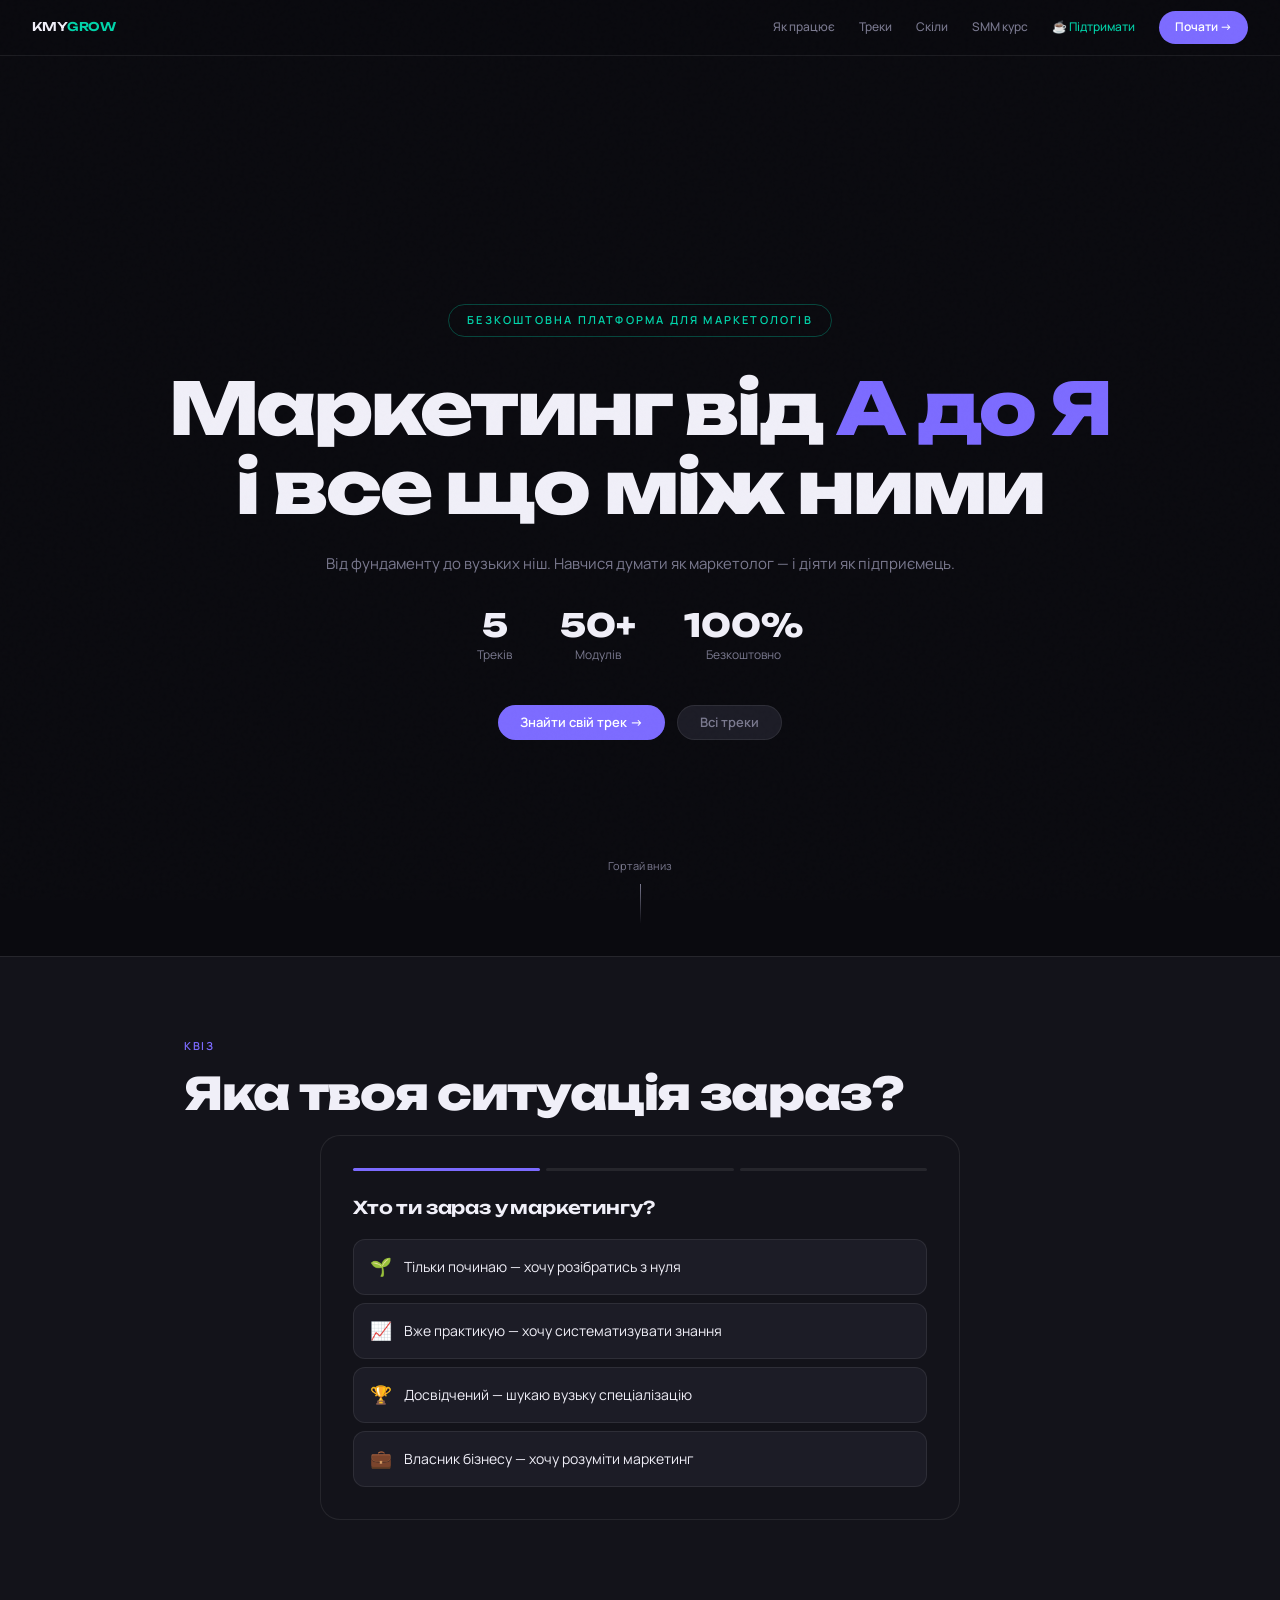
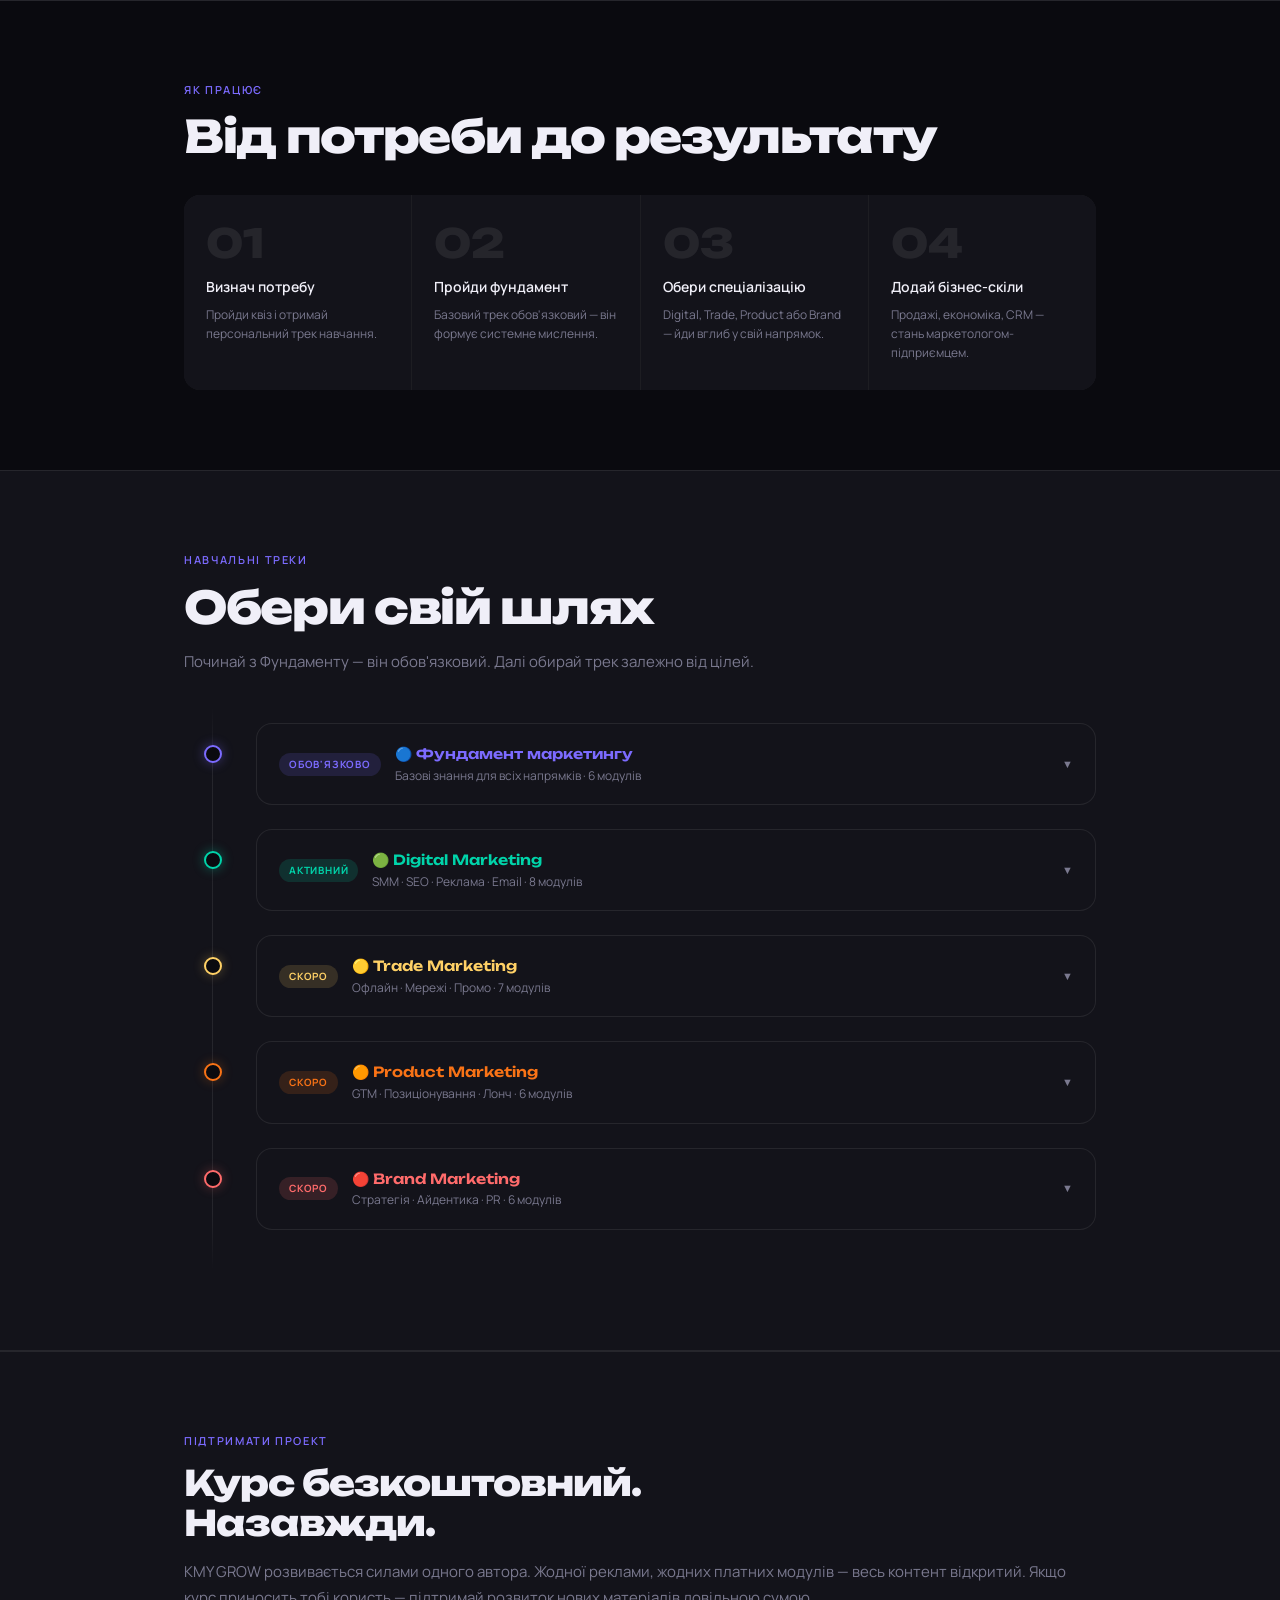
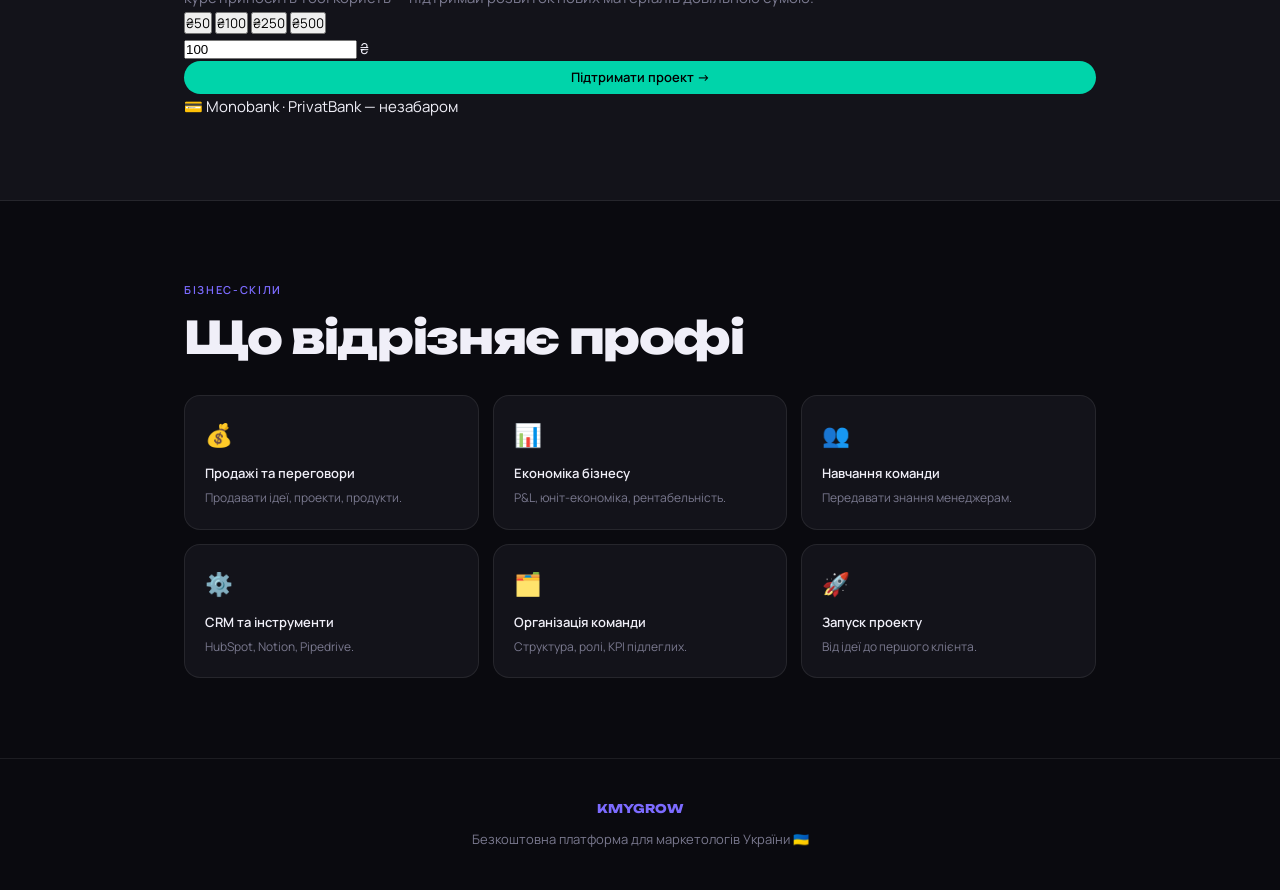
==== commit 3a7324ff: "Update index.html" ====
--- a/index.html
+++ b/index.html
@@ -15,6 +15,7 @@
   <a href="#tracks">Треки</a>
   <a href="#skills">Скіли</a>
   <a href="pages/smm-course.html">SMM курс</a>
+  <a href="#donate" style="color:var(--green)">☕ Підтримати</a>
   <a href="#quiz" class="nav-cta">Почати →</a>
 </nav>
 
@@ -183,6 +184,36 @@
       </div>
     </div>
 
+  </div>
+</div>
+</div>
+
+
+<!-- ДОНАТ БЛОК -->
+<div class="section-dark" id="donate">
+<div class="container">
+  <div class="donate-wrap">
+    <div class="donate-left">
+      <span class="label">Підтримати проект</span>
+      <h2 class="title" style="font-size:clamp(1.5rem,3vw,2.2rem)">Курс безкоштовний.<br>Назавжди.</h2>
+      <p class="desc" style="margin-bottom:0">KMY GROW розвивається силами одного автора. Жодної реклами, жодних платних модулів — весь контент відкритий. Якщо курс приносить тобі користь — підтримай розвиток нових матеріалів довільною сумою.</p>
+    </div>
+    <div class="donate-right">
+      <div class="donate-card">
+        <div class="donate-amounts">
+          <button class="donate-amt" onclick="setAmt(this,50)">₴50</button>
+          <button class="donate-amt active" onclick="setAmt(this,100)">₴100</button>
+          <button class="donate-amt" onclick="setAmt(this,250)">₴250</button>
+          <button class="donate-amt" onclick="setAmt(this,500)">₴500</button>
+        </div>
+        <div class="donate-custom">
+          <input class="donate-input" type="number" id="donateAmt" value="100" min="1" placeholder="Своя сума">
+          <span class="donate-currency">₴</span>
+        </div>
+        <button class="btn btn-green" style="width:100%;justify-content:center" onclick="handleDonate()">Підтримати проект →</button>
+        <div class="donate-note">💳 Monobank · PrivatBank — незабаром</div>
+      </div>
+    </div>
   </div>
 </div>
 </div>
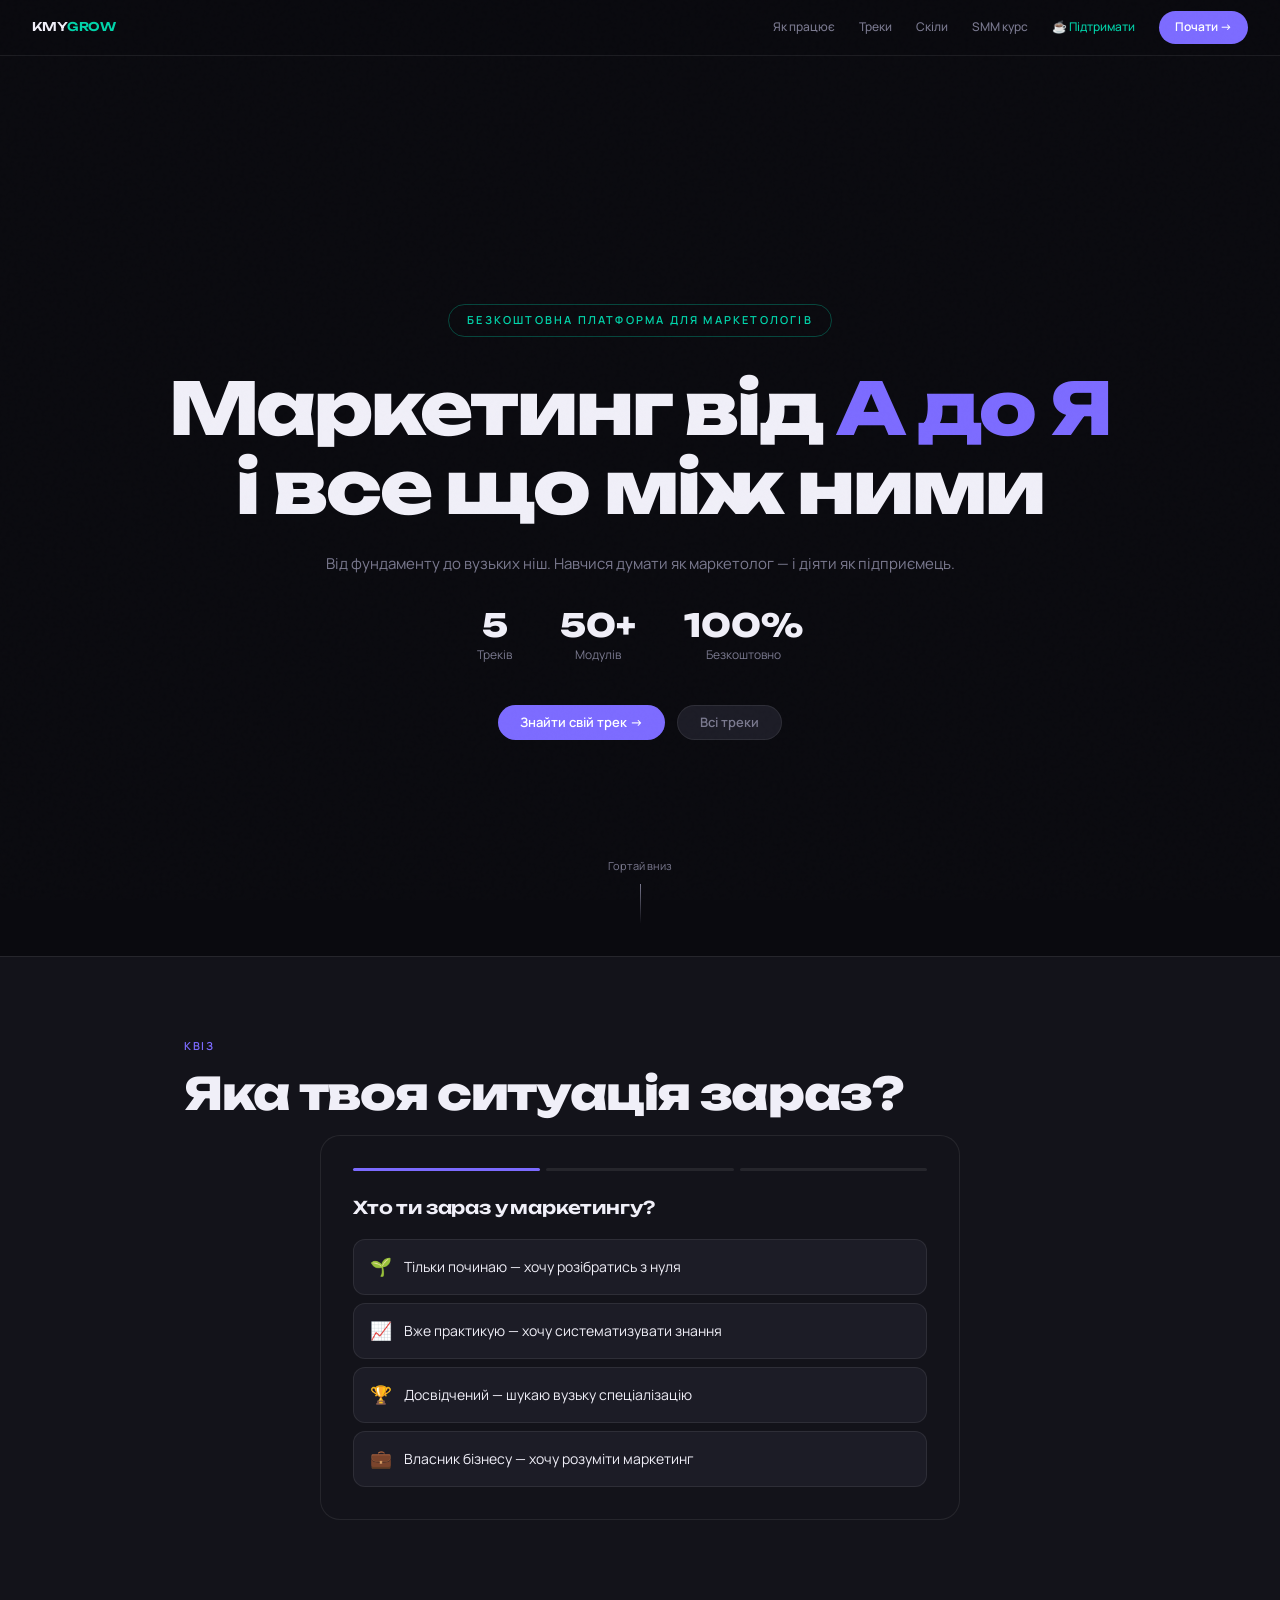
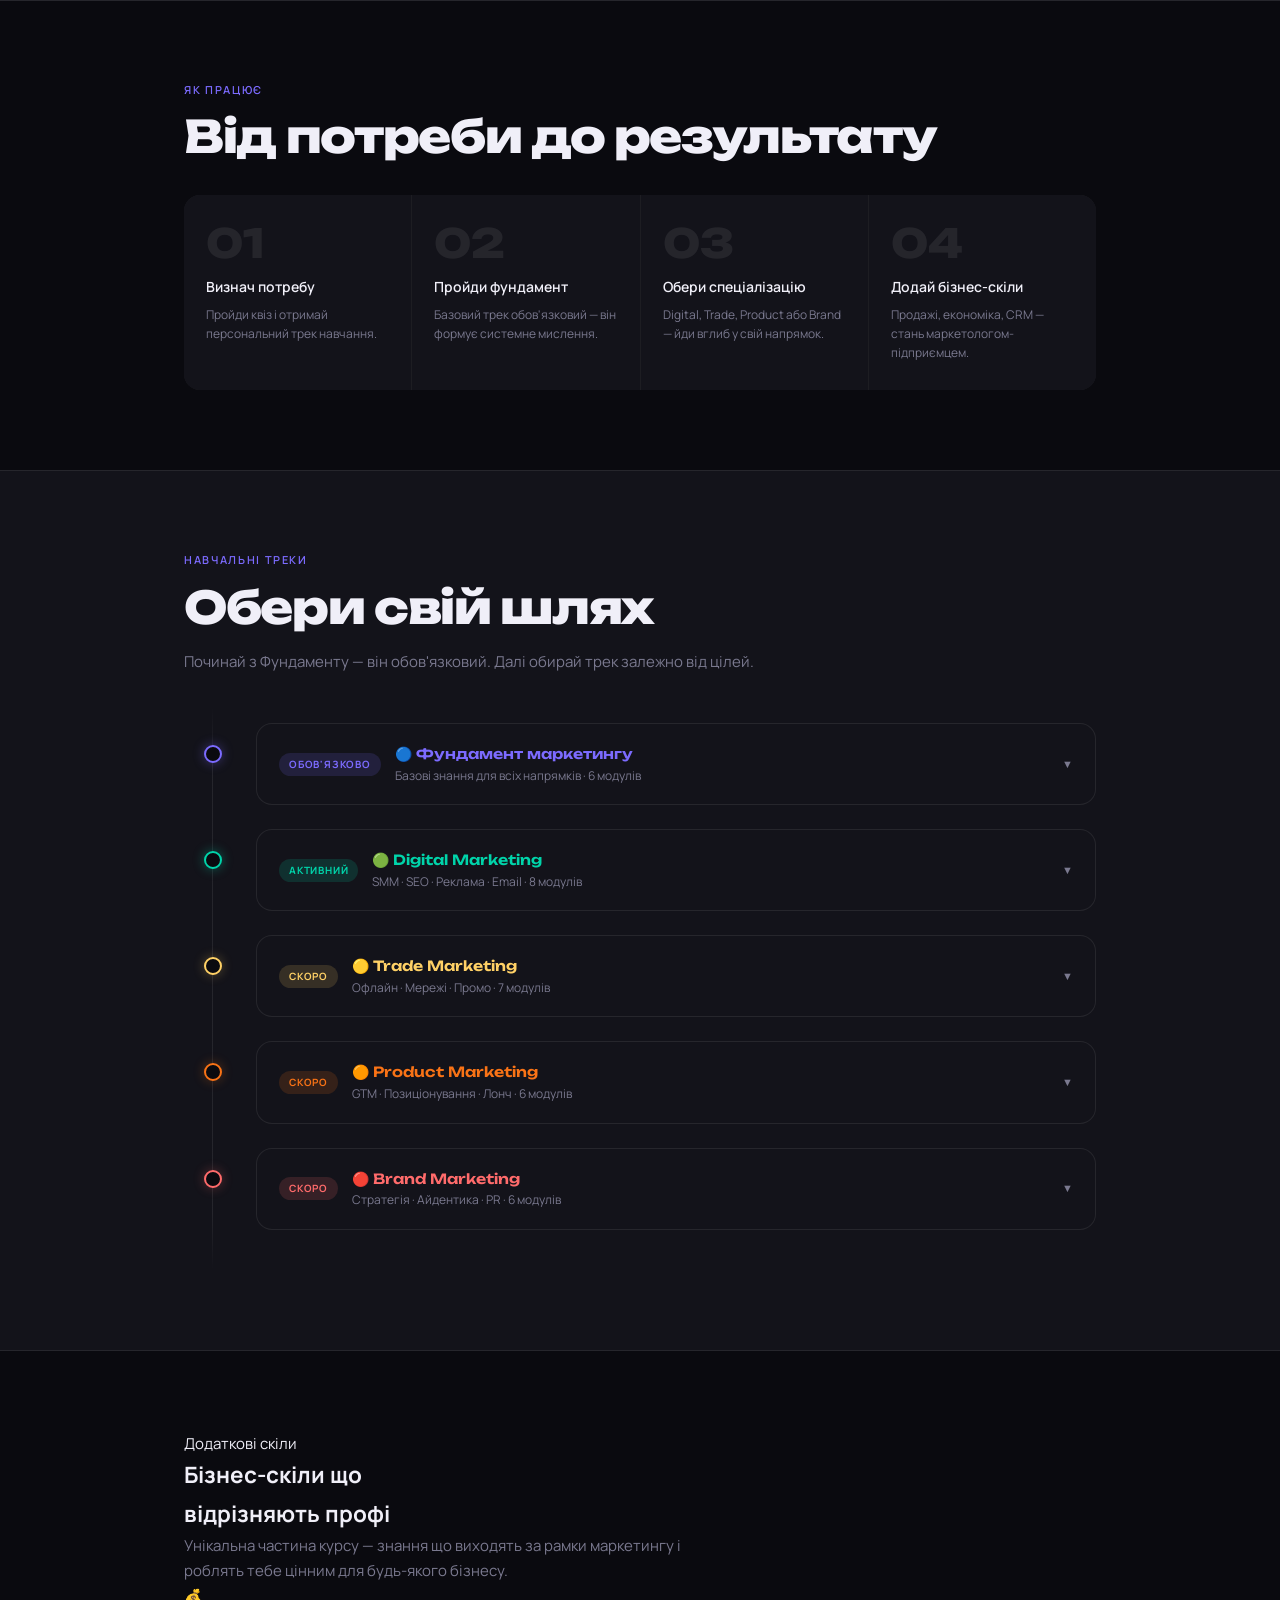
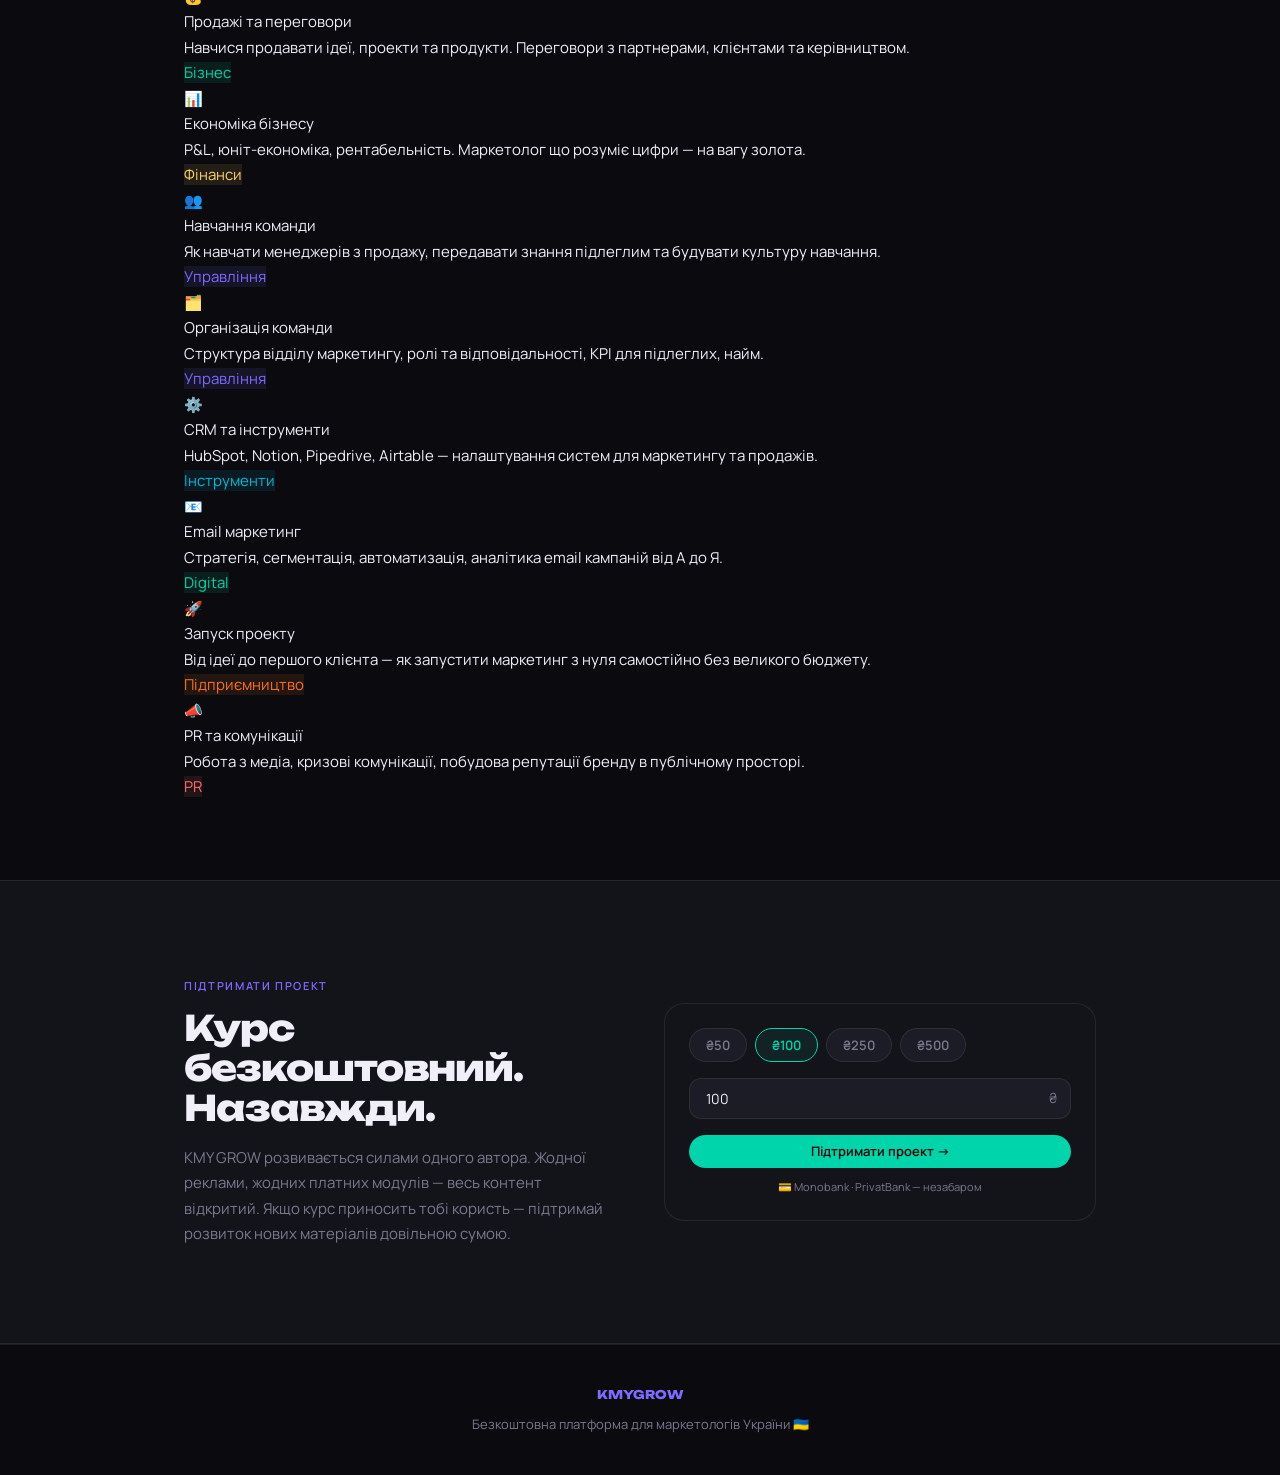
==== commit a2a85d06: "Update index V4 .html" ====
--- a/index.html
+++ b/index.html
@@ -189,7 +189,68 @@
 </div>
 
 
-<!-- ДОНАТ БЛОК -->
+<!-- SKILLS -->
+<section id="skills">
+<div class="container">
+  <div class="section-label">Додаткові скіли</div>
+  <h2 class="section-title">Бізнес-скіли що<br>відрізняють профі</h2>
+  <p style="color:var(--muted);max-width:520px;">Унікальна частина курсу — знання що виходять за рамки маркетингу і роблять тебе цінним для будь-якого бізнесу.</p>
+ 
+  <div class="skills-grid">
+    <div class="skill-card">
+      <div class="skill-icon">💰</div>
+      <div class="skill-title">Продажі та переговори</div>
+      <div class="skill-desc">Навчися продавати ідеї, проекти та продукти. Переговори з партнерами, клієнтами та керівництвом.</div>
+      <span class="skill-tag" style="background:rgba(0,212,170,0.1);color:#00d4aa;">Бізнес</span>
+    </div>
+    <div class="skill-card">
+      <div class="skill-icon">📊</div>
+      <div class="skill-title">Економіка бізнесу</div>
+      <div class="skill-desc">P&L, юніт-економіка, рентабельність. Маркетолог що розуміє цифри — на вагу золота.</div>
+      <span class="skill-tag" style="background:rgba(255,209,102,0.1);color:#ffd166;">Фінанси</span>
+    </div>
+    <div class="skill-card">
+      <div class="skill-icon">👥</div>
+      <div class="skill-title">Навчання команди</div>
+      <div class="skill-desc">Як навчати менеджерів з продажу, передавати знання підлеглим та будувати культуру навчання.</div>
+      <span class="skill-tag" style="background:rgba(124,107,255,0.1);color:#7c6bff;">Управління</span>
+    </div>
+    <div class="skill-card">
+      <div class="skill-icon">🗂️</div>
+      <div class="skill-title">Організація команди</div>
+      <div class="skill-desc">Структура відділу маркетингу, ролі та відповідальності, KPI для підлеглих, найм.</div>
+      <span class="skill-tag" style="background:rgba(124,107,255,0.1);color:#7c6bff;">Управління</span>
+    </div>
+    <div class="skill-card">
+      <div class="skill-icon">⚙️</div>
+      <div class="skill-title">CRM та інструменти</div>
+      <div class="skill-desc">HubSpot, Notion, Pipedrive, Airtable — налаштування систем для маркетингу та продажів.</div>
+      <span class="skill-tag" style="background:rgba(6,182,212,0.1);color:#06b6d4;">Інструменти</span>
+    </div>
+    <div class="skill-card">
+      <div class="skill-icon">📧</div>
+      <div class="skill-title">Email маркетинг</div>
+      <div class="skill-desc">Стратегія, сегментація, автоматизація, аналітика email кампаній від А до Я.</div>
+      <span class="skill-tag" style="background:rgba(0,212,170,0.1);color:#00d4aa;">Digital</span>
+    </div>
+    <div class="skill-card">
+      <div class="skill-icon">🚀</div>
+      <div class="skill-title">Запуск проекту</div>
+      <div class="skill-desc">Від ідеї до першого клієнта — як запустити маркетинг з нуля самостійно без великого бюджету.</div>
+      <span class="skill-tag" style="background:rgba(249,115,22,0.1);color:#f97316;">Підприємництво</span>
+    </div>
+    <div class="skill-card">
+      <div class="skill-icon">📣</div>
+      <div class="skill-title">PR та комунікації</div>
+      <div class="skill-desc">Робота з медіа, кризові комунікації, побудова репутації бренду в публічному просторі.</div>
+      <span class="skill-tag" style="background:rgba(255,107,107,0.1);color:#ff6b6b;">PR</span>
+    </div>
+  </div>
+</div>
+</section>
+
+
+  <!-- ДОНАТ БЛОК -->
 <div class="section-dark" id="donate">
 <div class="container">
   <div class="donate-wrap">
@@ -218,20 +279,6 @@
 </div>
 </div>
 
-<section id="skills">
-<div class="container">
-  <span class="label">Бізнес-скіли</span>
-  <h2 class="title">Що відрізняє профі</h2>
-  <div class="grid-auto" style="margin-top:2rem">
-    <div class="card anim" style="padding:20px"><div style="font-size:1.4rem;margin-bottom:8px">💰</div><div style="font-size:13px;font-weight:600;margin-bottom:4px">Продажі та переговори</div><div style="font-size:12px;color:var(--muted)">Продавати ідеї, проекти, продукти.</div></div>
-    <div class="card anim" style="padding:20px"><div style="font-size:1.4rem;margin-bottom:8px">📊</div><div style="font-size:13px;font-weight:600;margin-bottom:4px">Економіка бізнесу</div><div style="font-size:12px;color:var(--muted)">P&L, юніт-економіка, рентабельність.</div></div>
-    <div class="card anim" style="padding:20px"><div style="font-size:1.4rem;margin-bottom:8px">👥</div><div style="font-size:13px;font-weight:600;margin-bottom:4px">Навчання команди</div><div style="font-size:12px;color:var(--muted)">Передавати знання менеджерам.</div></div>
-    <div class="card anim" style="padding:20px"><div style="font-size:1.4rem;margin-bottom:8px">⚙️</div><div style="font-size:13px;font-weight:600;margin-bottom:4px">CRM та інструменти</div><div style="font-size:12px;color:var(--muted)">HubSpot, Notion, Pipedrive.</div></div>
-    <div class="card anim" style="padding:20px"><div style="font-size:1.4rem;margin-bottom:8px">🗂️</div><div style="font-size:13px;font-weight:600;margin-bottom:4px">Організація команди</div><div style="font-size:12px;color:var(--muted)">Структура, ролі, KPI підлеглих.</div></div>
-    <div class="card anim" style="padding:20px"><div style="font-size:1.4rem;margin-bottom:8px">🚀</div><div style="font-size:13px;font-weight:600;margin-bottom:4px">Запуск проекту</div><div style="font-size:12px;color:var(--muted)">Від ідеї до першого клієнта.</div></div>
-  </div>
-</div>
-</section>
 
 <footer>
   <a href="index.html" class="footer-logo">KMYGROW</a>
--- a/css/index.css
+++ b/css/index.css
@@ -180,3 +180,78 @@
 @media (max-width: 480px) {
   .how-grid { grid-template-columns: 1fr; }
 }
+
+/* --- ДОНАТ --- */
+.donate-wrap {
+  display: grid;
+  grid-template-columns: 1fr 1fr;
+  gap: 3rem;
+  align-items: center;
+  padding: 1rem 0;
+}
+.donate-card {
+  background: var(--surface);
+  border: 1px solid var(--border);
+  border-radius: var(--r-xl);
+  padding: 1.5rem;
+}
+.donate-amounts {
+  display: flex;
+  gap: 8px;
+  margin-bottom: 1rem;
+  flex-wrap: wrap;
+}
+.donate-amt {
+  font-family: var(--font-body);
+  font-size: 13px;
+  font-weight: 600;
+  padding: 7px 16px;
+  border-radius: var(--r-pill);
+  border: 1px solid var(--border);
+  background: var(--surface2);
+  color: var(--muted);
+  cursor: pointer;
+  transition: all 0.2s;
+}
+.donate-amt:hover,
+.donate-amt.active {
+  border-color: var(--green);
+  color: var(--green);
+  background: rgba(0,212,170,0.08);
+}
+.donate-custom {
+  position: relative;
+  margin-bottom: 1rem;
+}
+.donate-input {
+  width: 100%;
+  background: var(--surface2);
+  border: 1px solid var(--border);
+  border-radius: var(--r-md);
+  padding: 10px 40px 10px 16px;
+  color: var(--text);
+  font-family: var(--font-body);
+  font-size: 14px;
+  outline: none;
+  transition: border 0.2s;
+}
+.donate-input:focus { border-color: var(--green); }
+.donate-currency {
+  position: absolute;
+  right: 14px;
+  top: 50%;
+  transform: translateY(-50%);
+  color: var(--muted);
+  font-size: 14px;
+}
+.donate-note {
+  font-size: 11px;
+  color: var(--muted);
+  text-align: center;
+  margin-top: 10px;
+}
+
+/* --- АДАПТИВНІСТЬ ДОНАТУ --- */
+@media (max-width: 768px) {
+  .donate-wrap { grid-template-columns: 1fr; gap: 1.5rem; }
+}
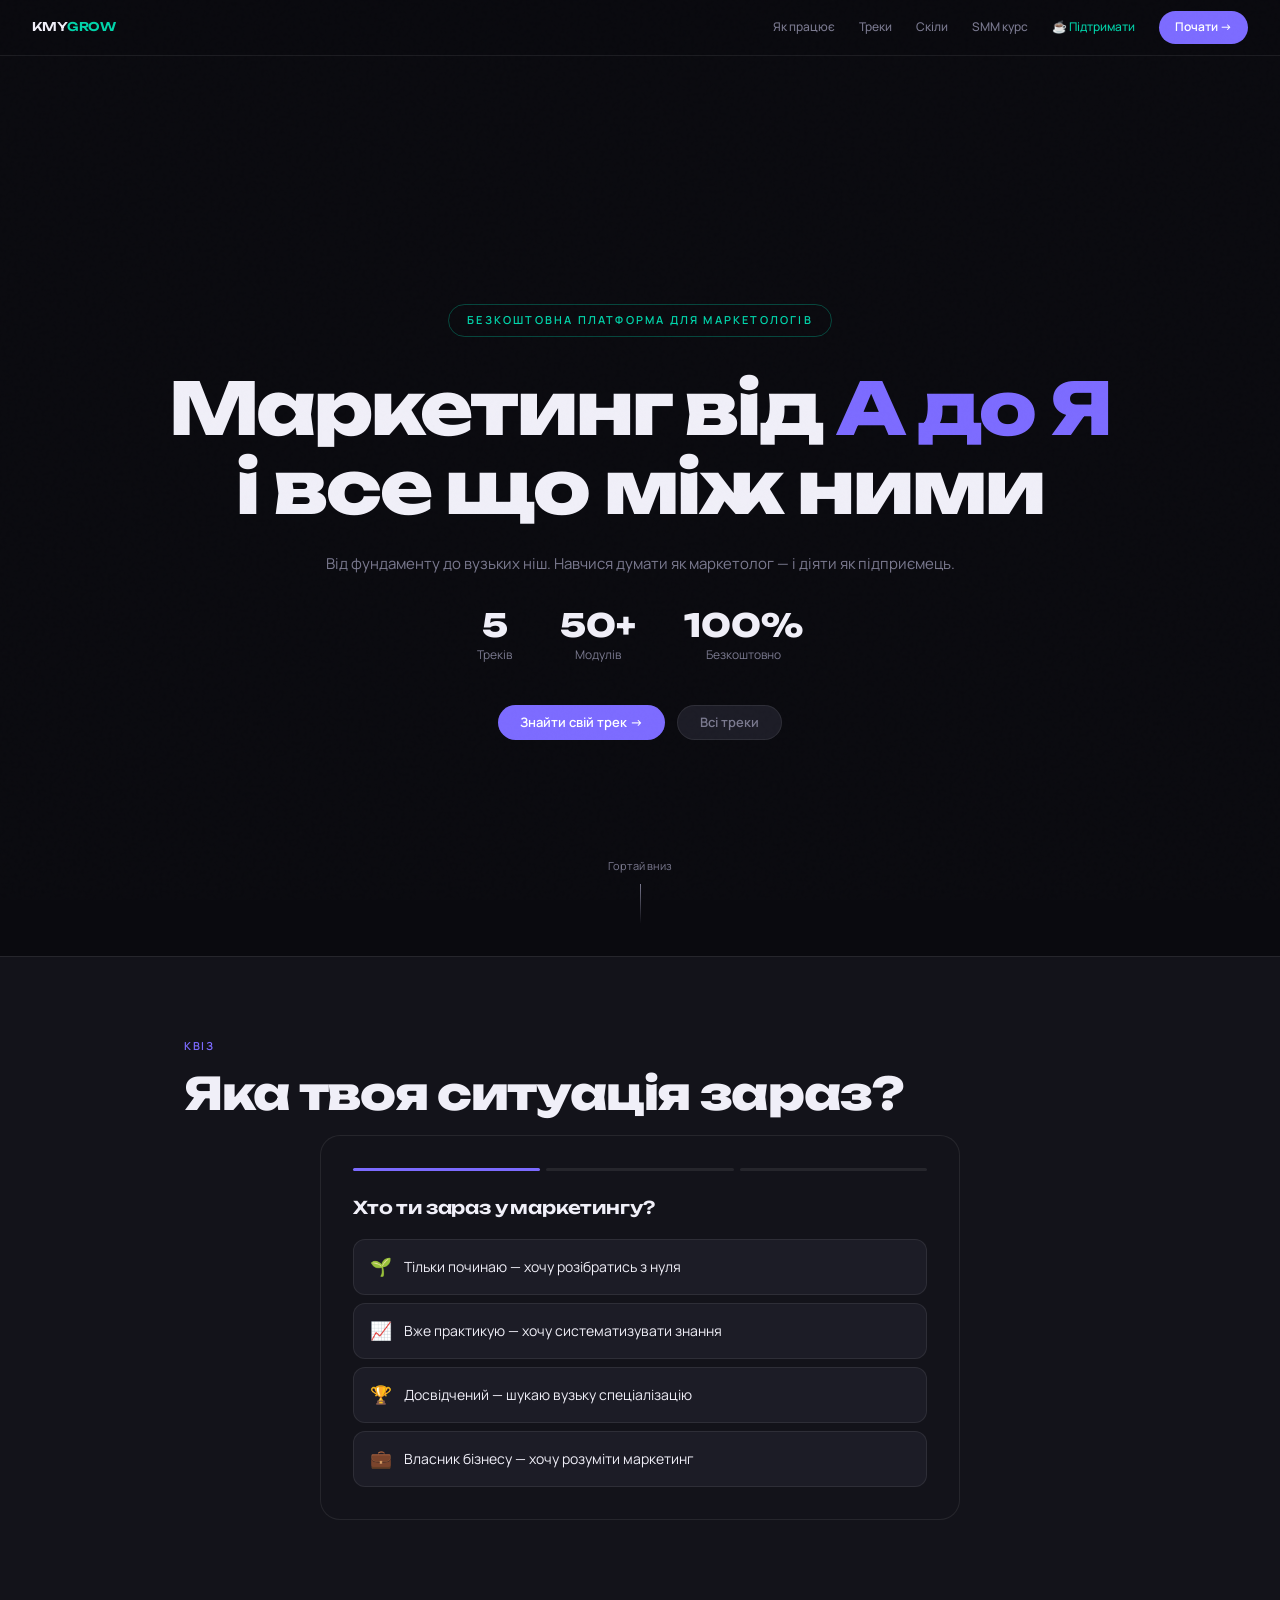
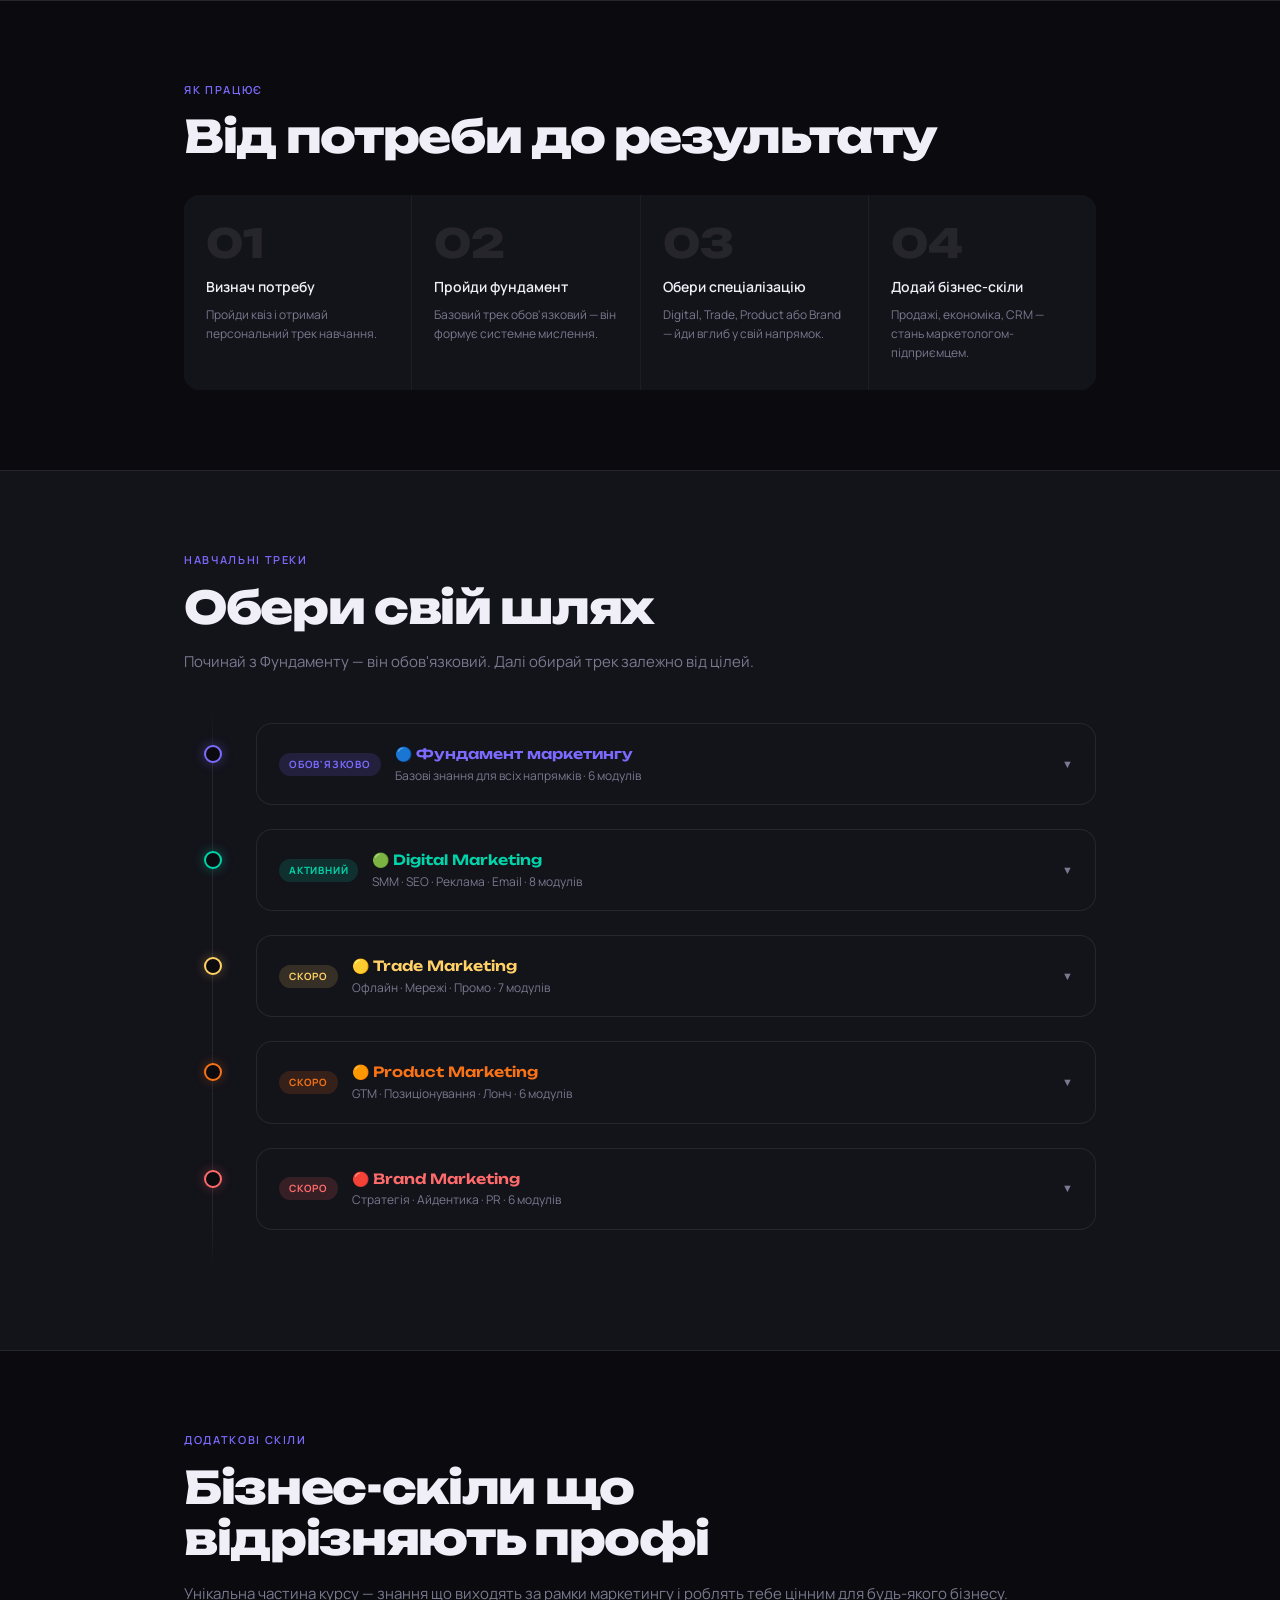
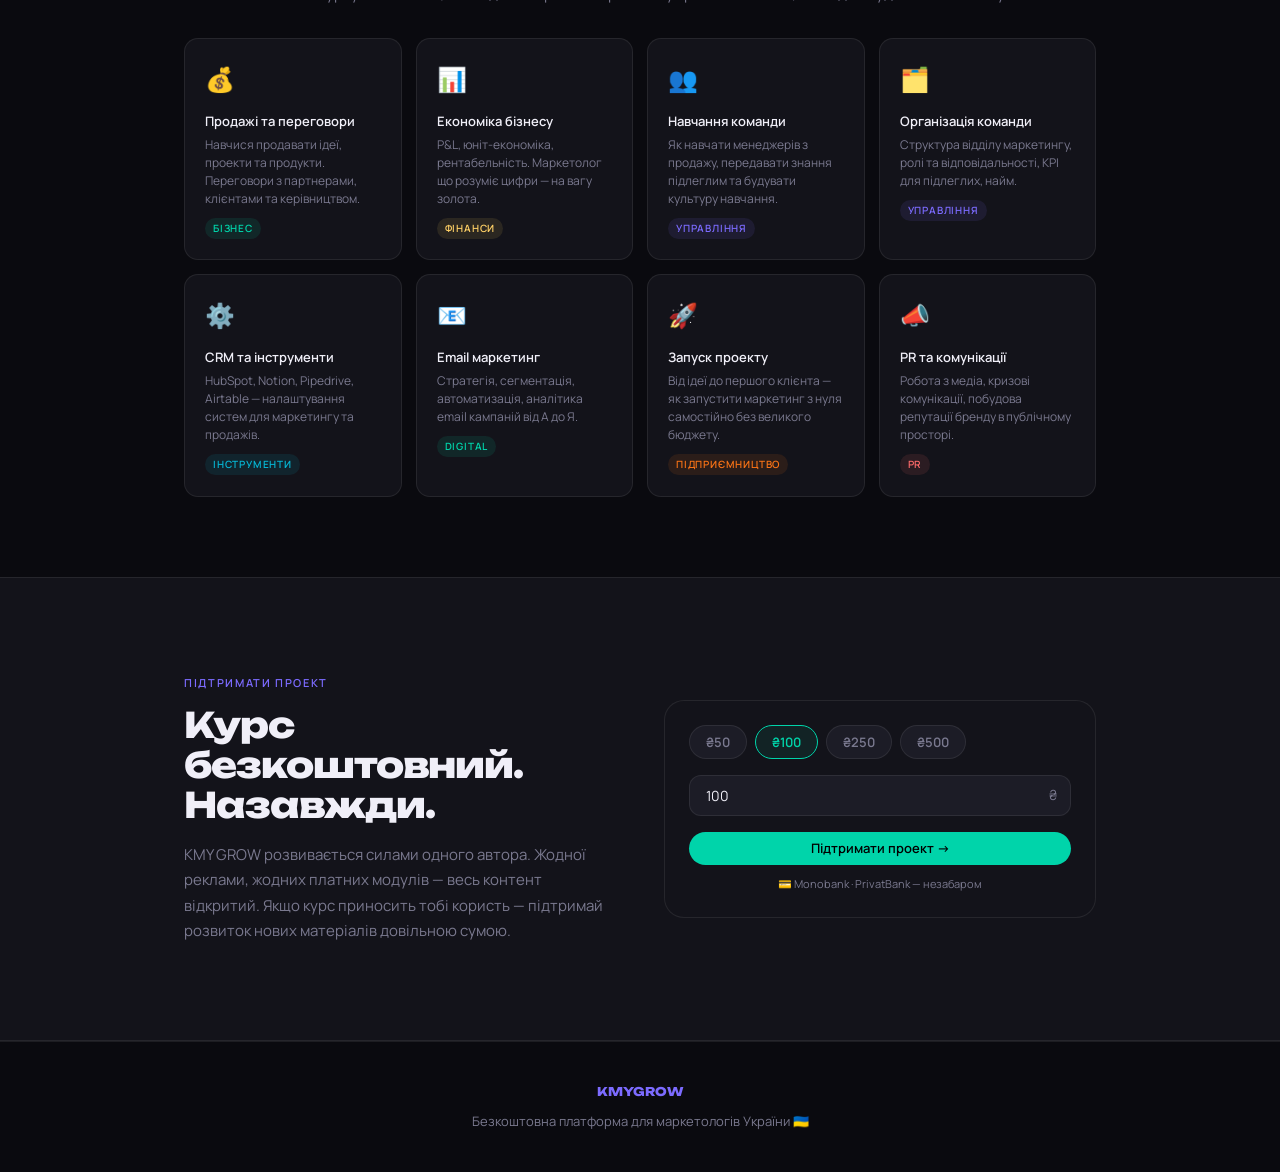
==== commit 4835c3ea: "Update index.html" ====
--- a/index.html
+++ b/index.html
@@ -192,9 +192,9 @@
 <!-- SKILLS -->
 <section id="skills">
 <div class="container">
-  <div class="section-label">Додаткові скіли</div>
-  <h2 class="section-title">Бізнес-скіли що<br>відрізняють профі</h2>
-  <p style="color:var(--muted);max-width:520px;">Унікальна частина курсу — знання що виходять за рамки маркетингу і роблять тебе цінним для будь-якого бізнесу.</p>
+  <div class="label">Додаткові скіли</div>
+  <h2 class="title">Бізнес-скіли що<br>відрізняють профі</h2>
+  <p class="desc">Унікальна частина курсу — знання що виходять за рамки маркетингу і роблять тебе цінним для будь-якого бізнесу.</p>
  
   <div class="skills-grid">
     <div class="skill-card">
--- a/css/index.css
+++ b/css/index.css
@@ -255,3 +255,13 @@
 @media (max-width: 768px) {
   .donate-wrap { grid-template-columns: 1fr; gap: 1.5rem; }
 }
+
+
+/* SKILLS GRID */
+.skills-grid{display:grid;grid-template-columns:repeat(auto-fill,minmax(200px,1fr));gap:14px;margin-top:2rem}
+.skill-card{background:var(--surface);border:1px solid var(--border);border-radius:14px;padding:20px;transition:all 0.2s}
+.skill-card:hover{transform:translateY(-3px);border-color:rgba(255,255,255,0.15)}
+.skill-icon{font-size:1.5rem;margin-bottom:10px}
+.skill-title{font-size:13px;font-weight:600;margin-bottom:4px}
+.skill-desc{font-size:12px;color:var(--muted);line-height:1.5}
+.skill-tag{font-size:10px;font-weight:600;letter-spacing:0.08em;text-transform:uppercase;padding:2px 8px;border-radius:100px;margin-top:10px;display:inline-block}
